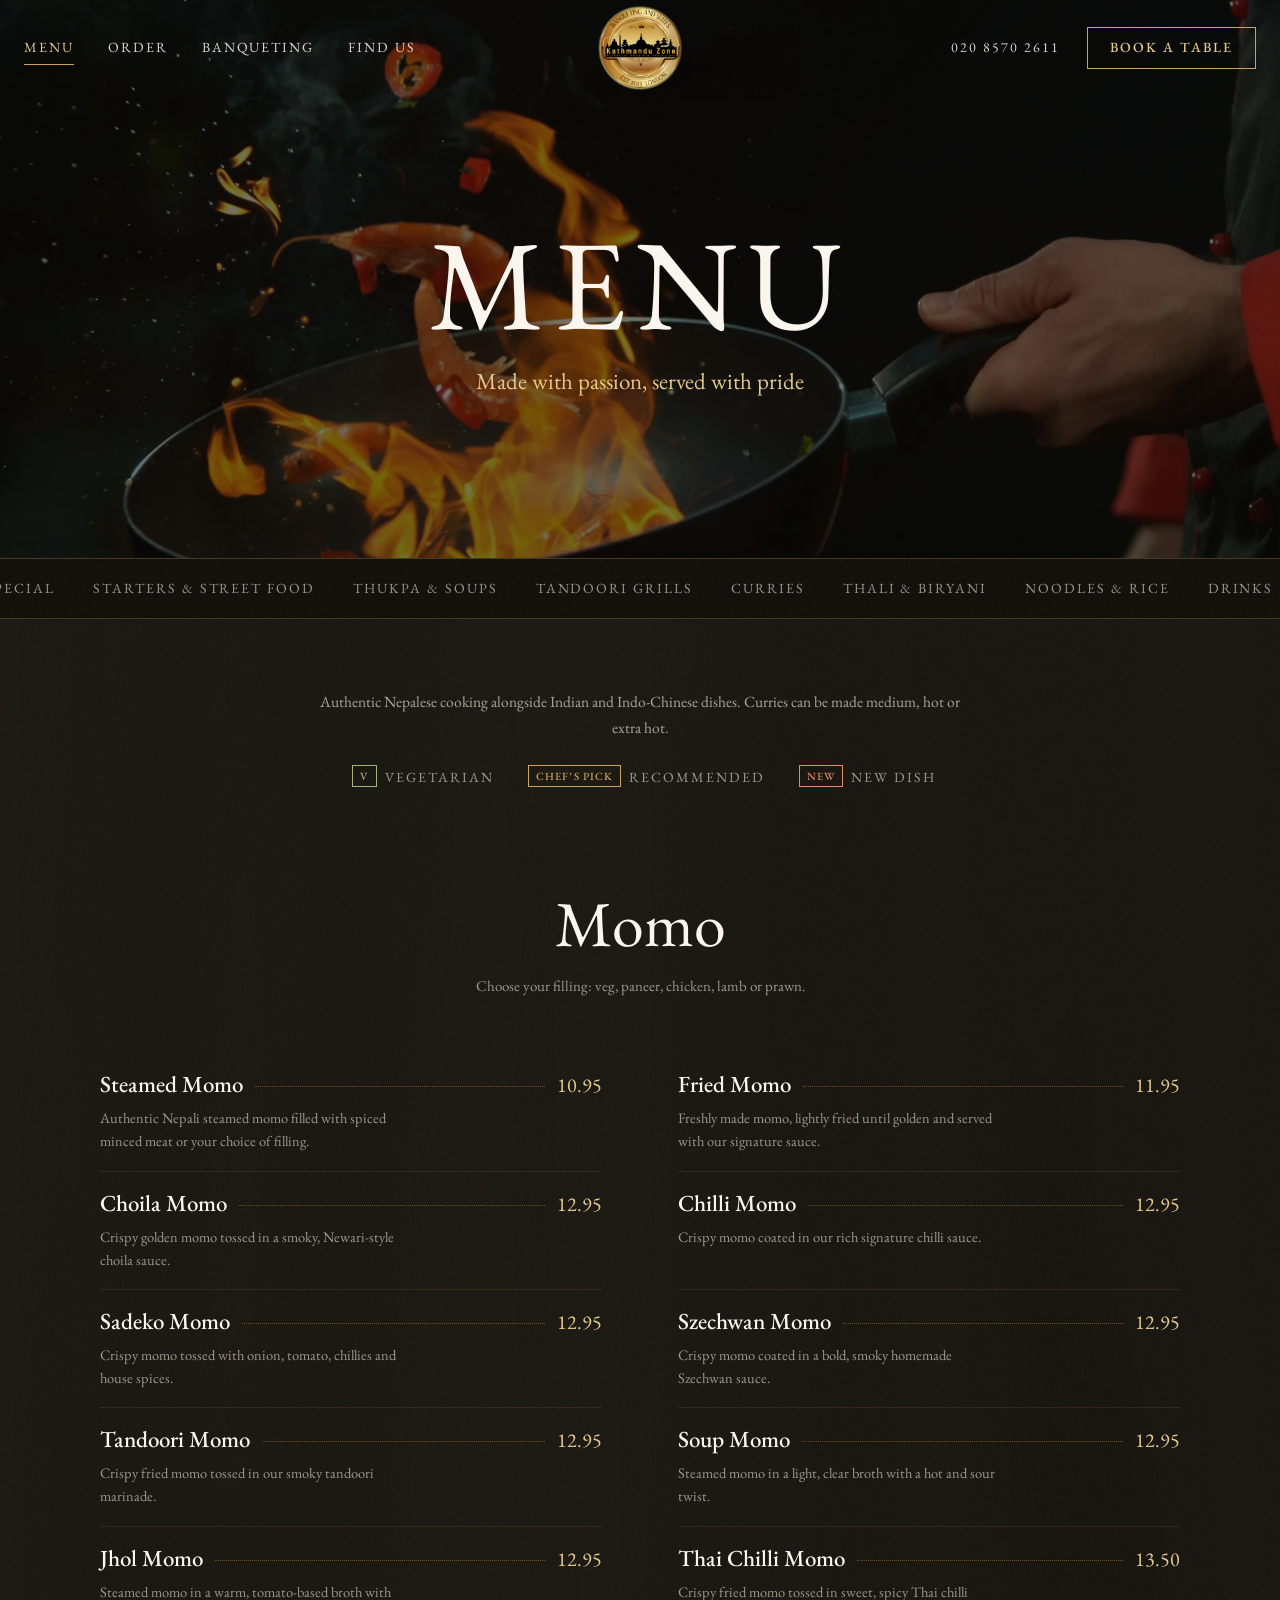
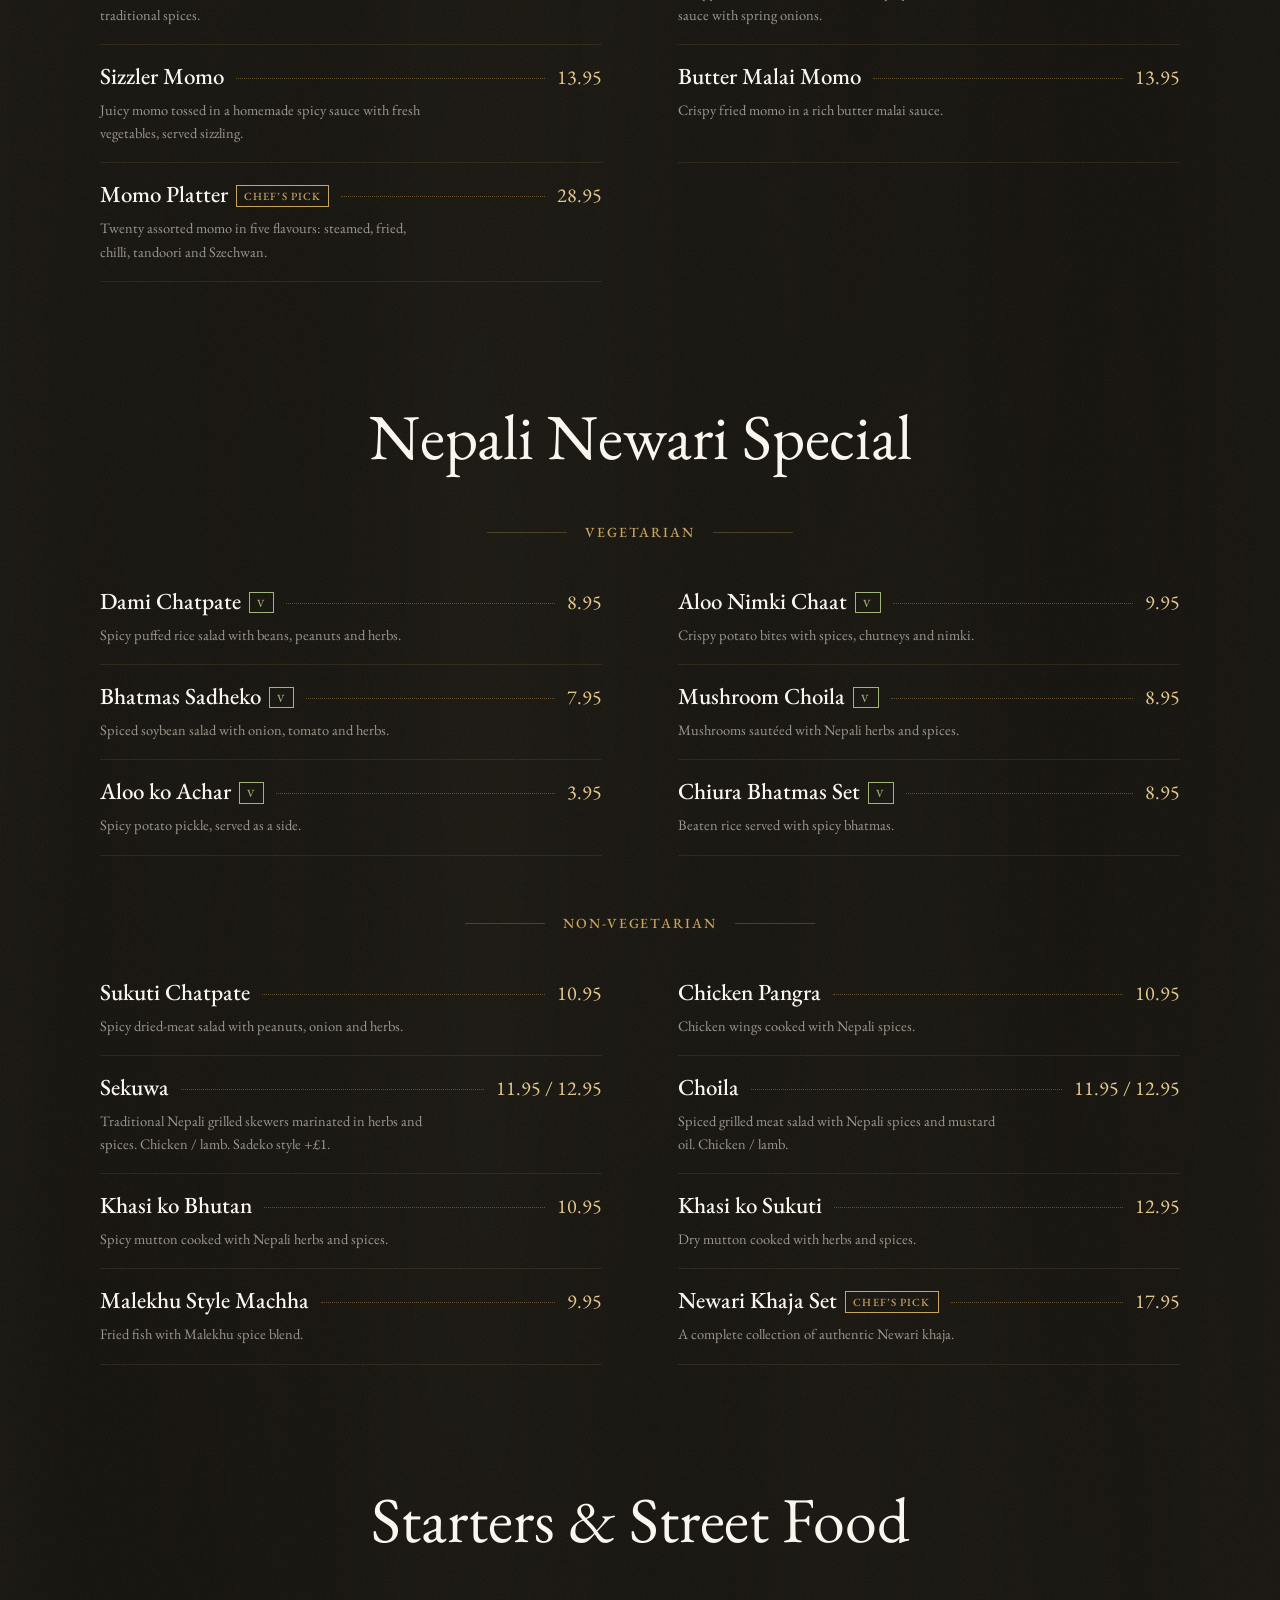
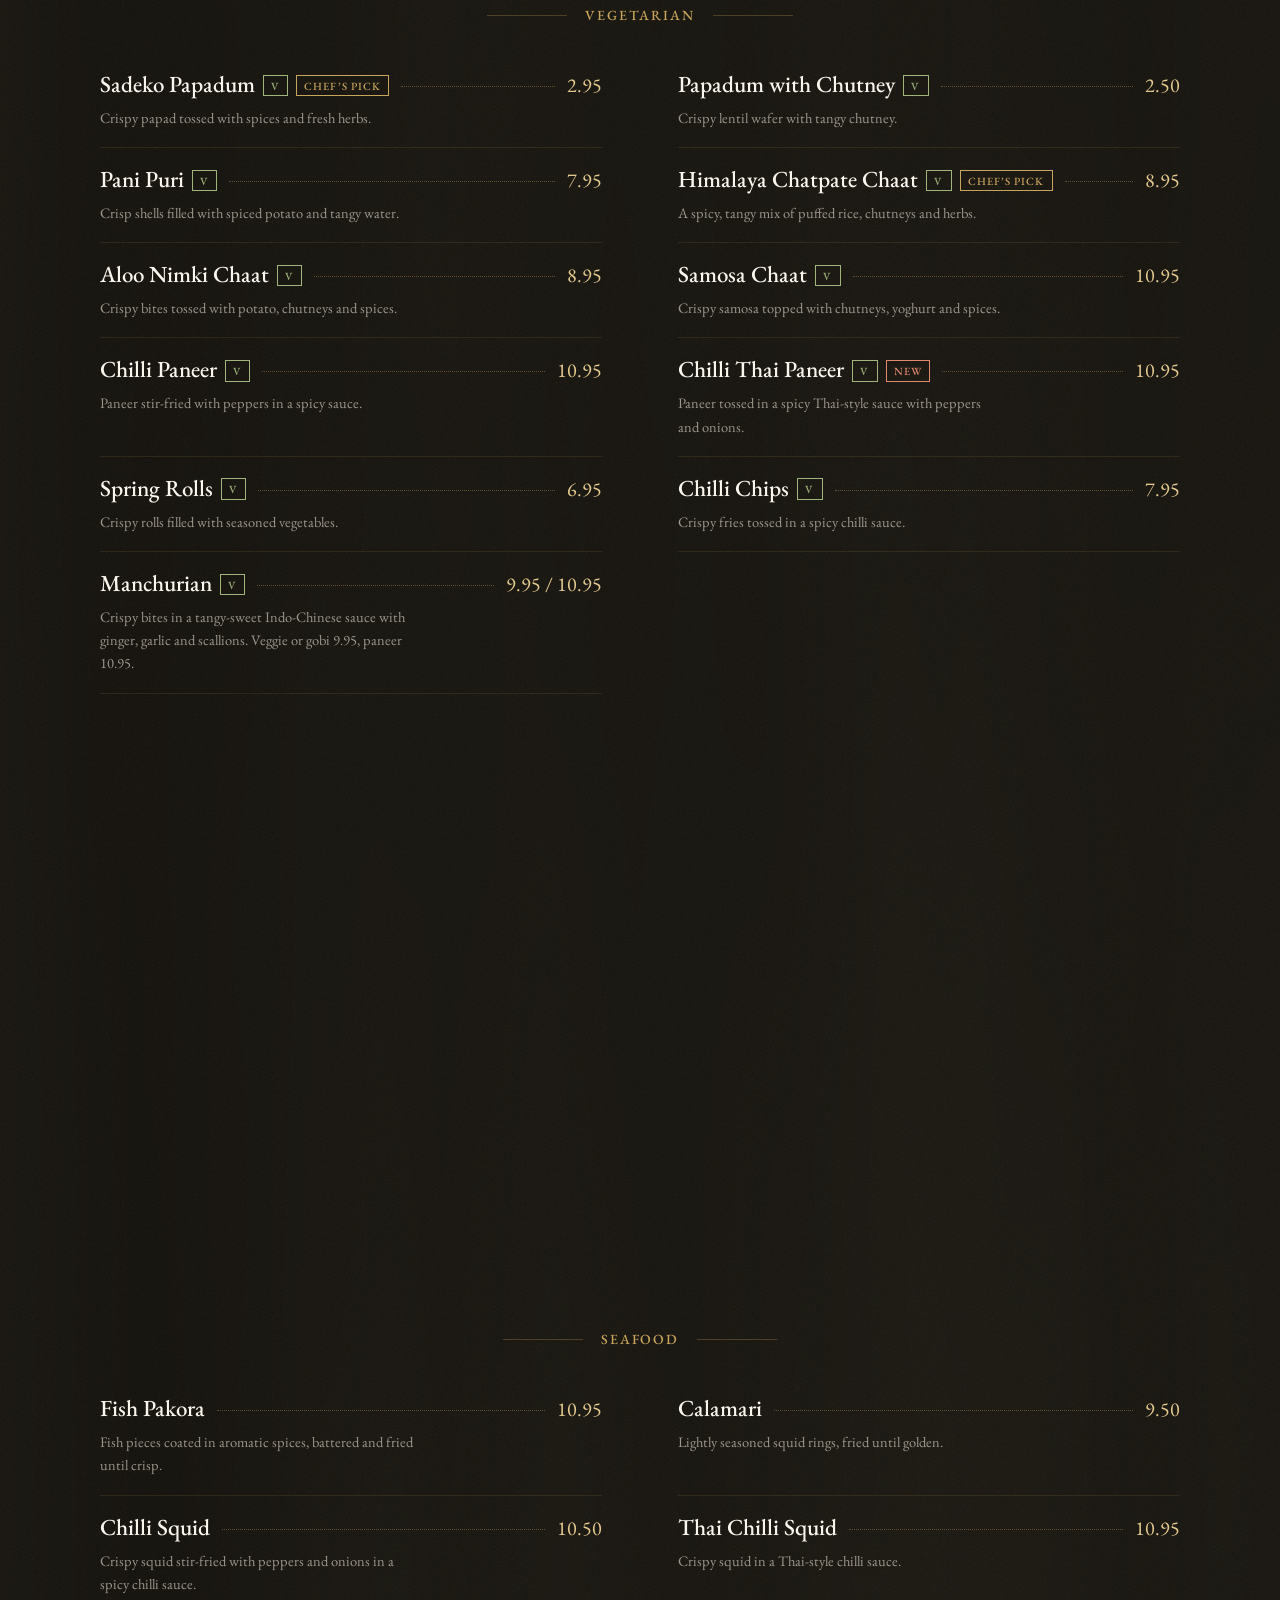
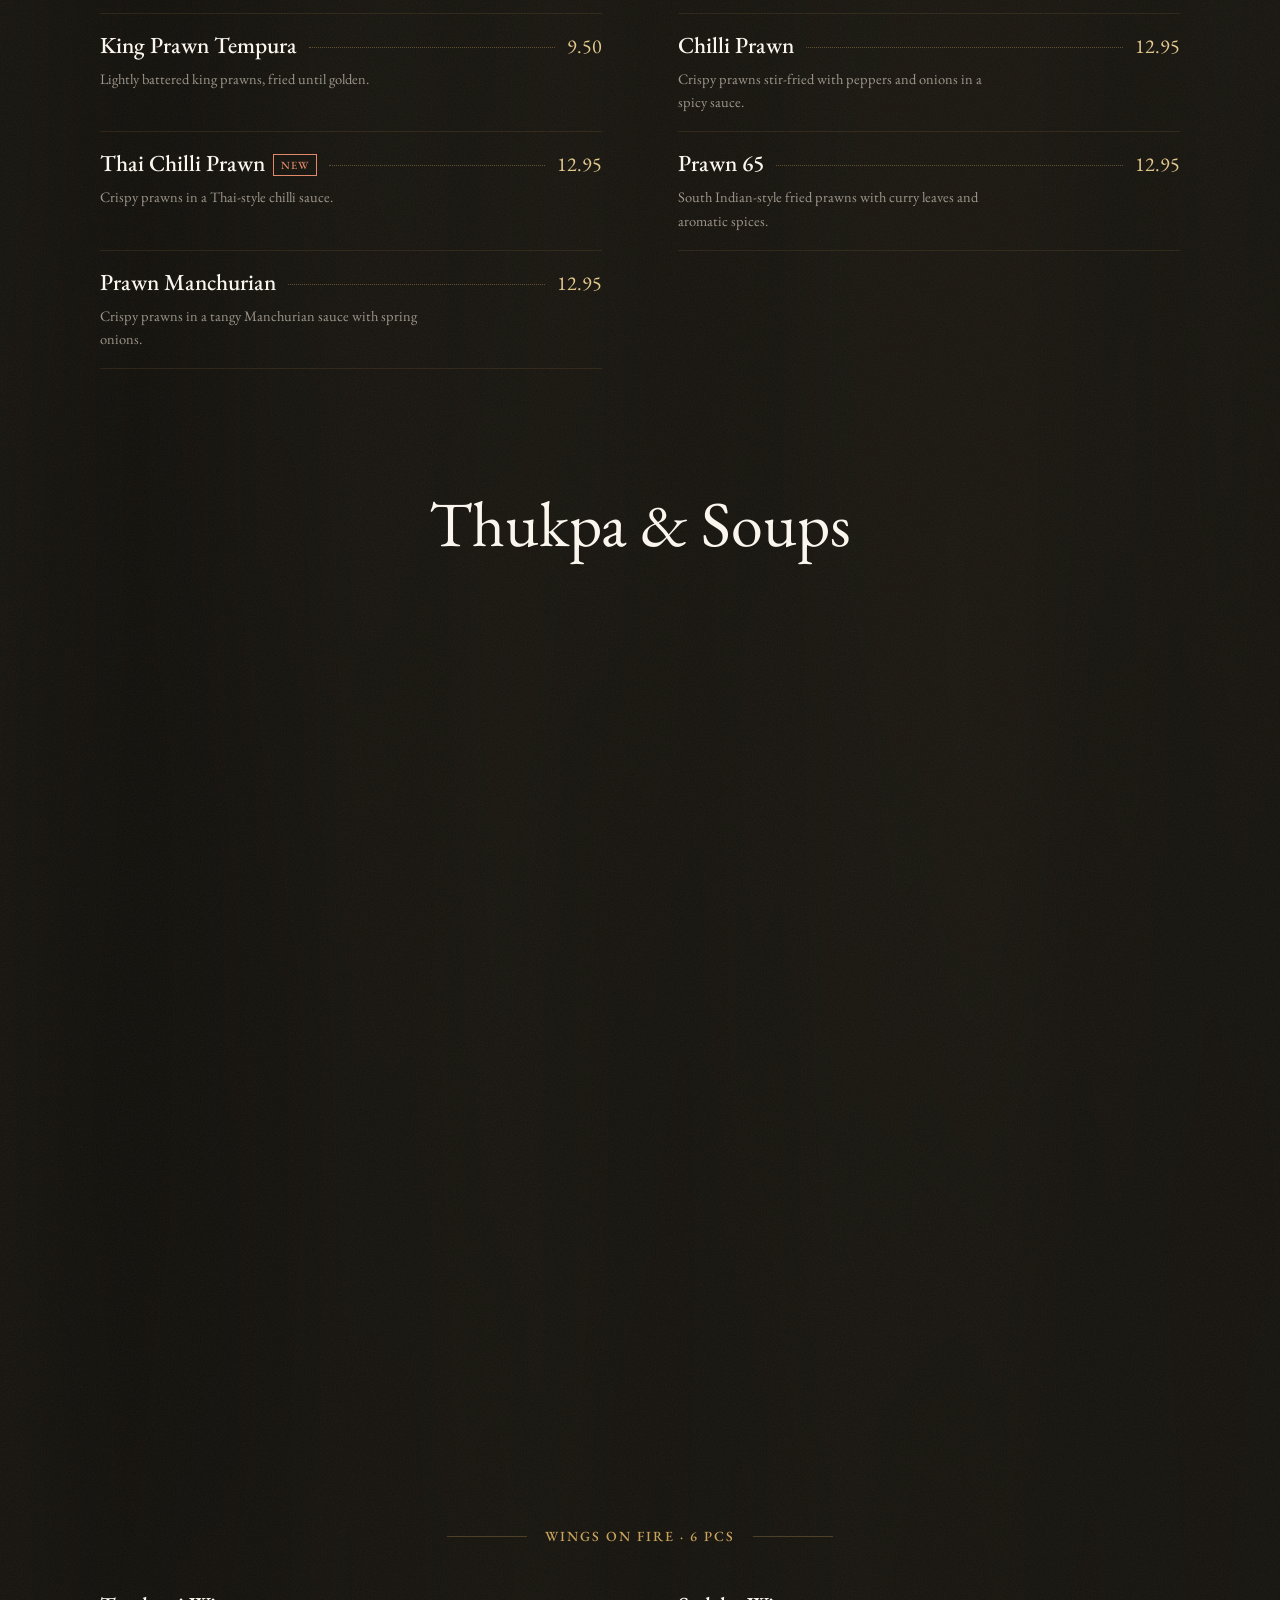
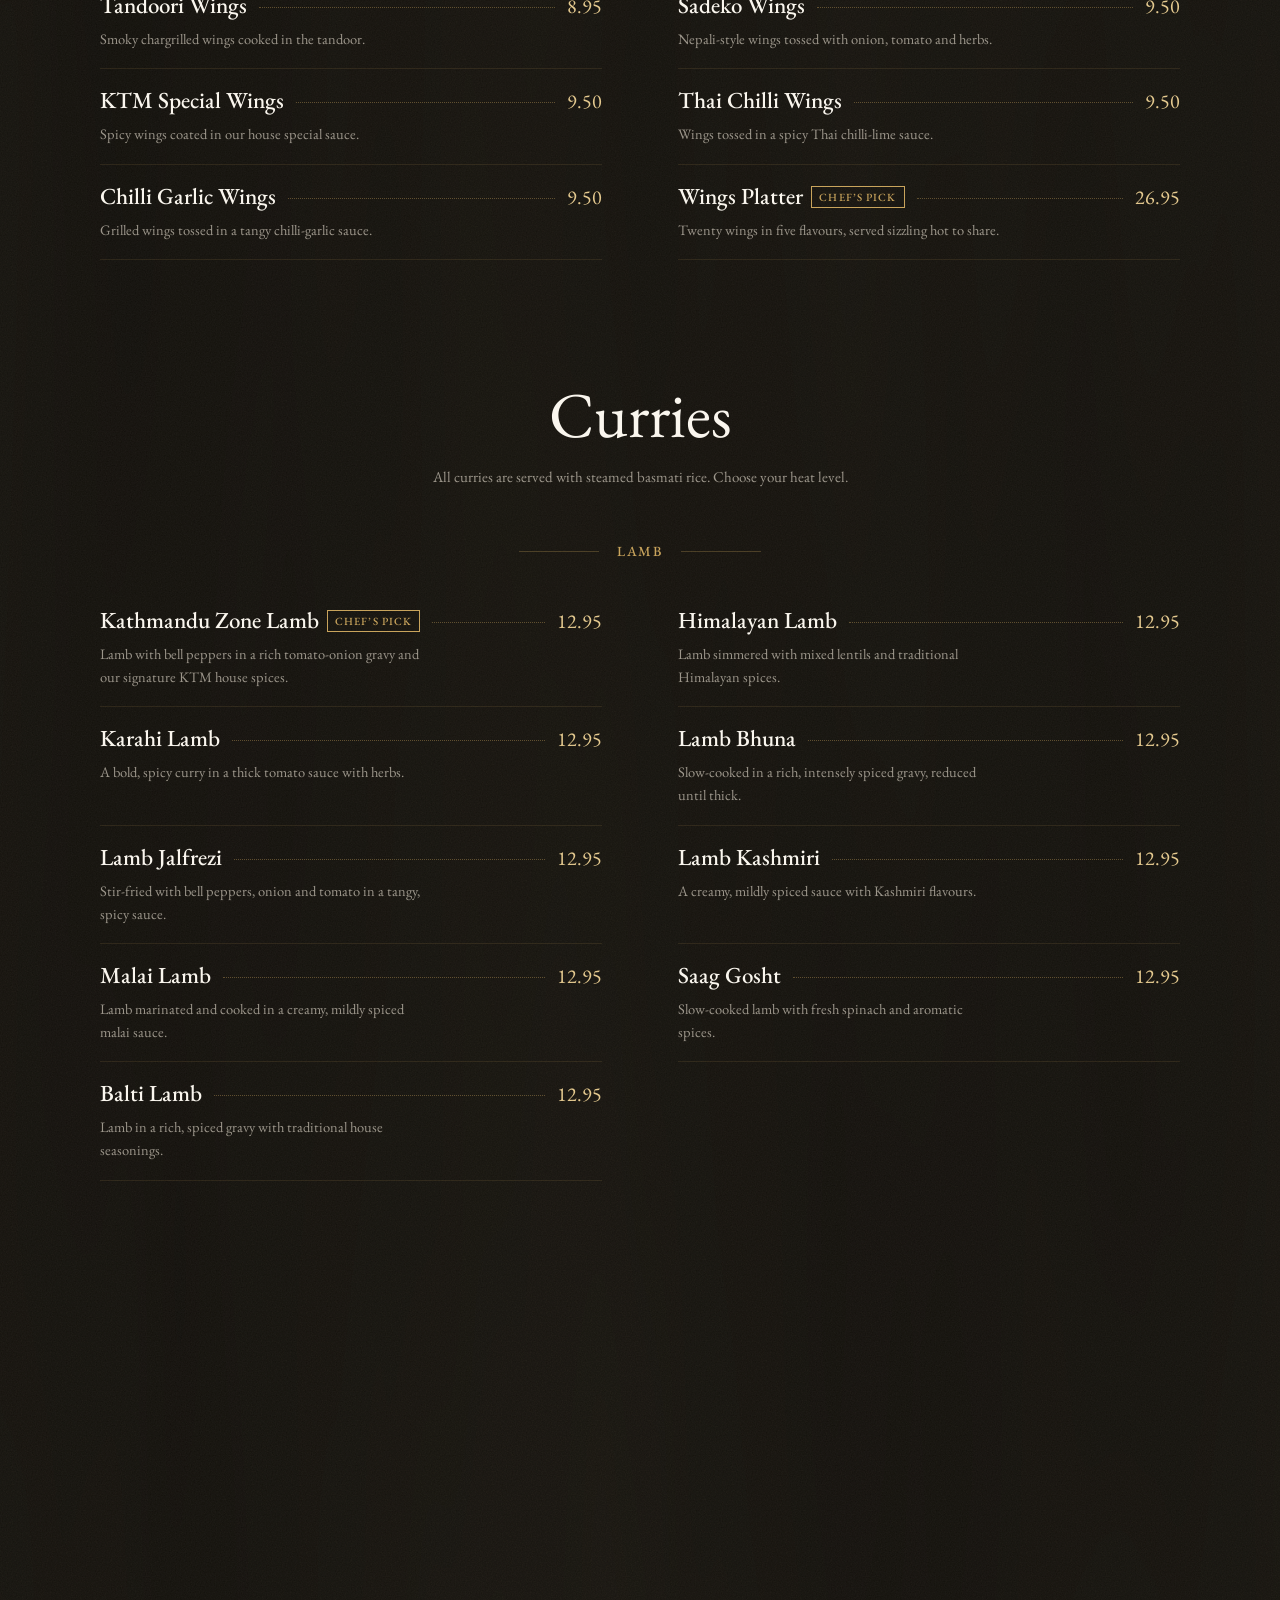
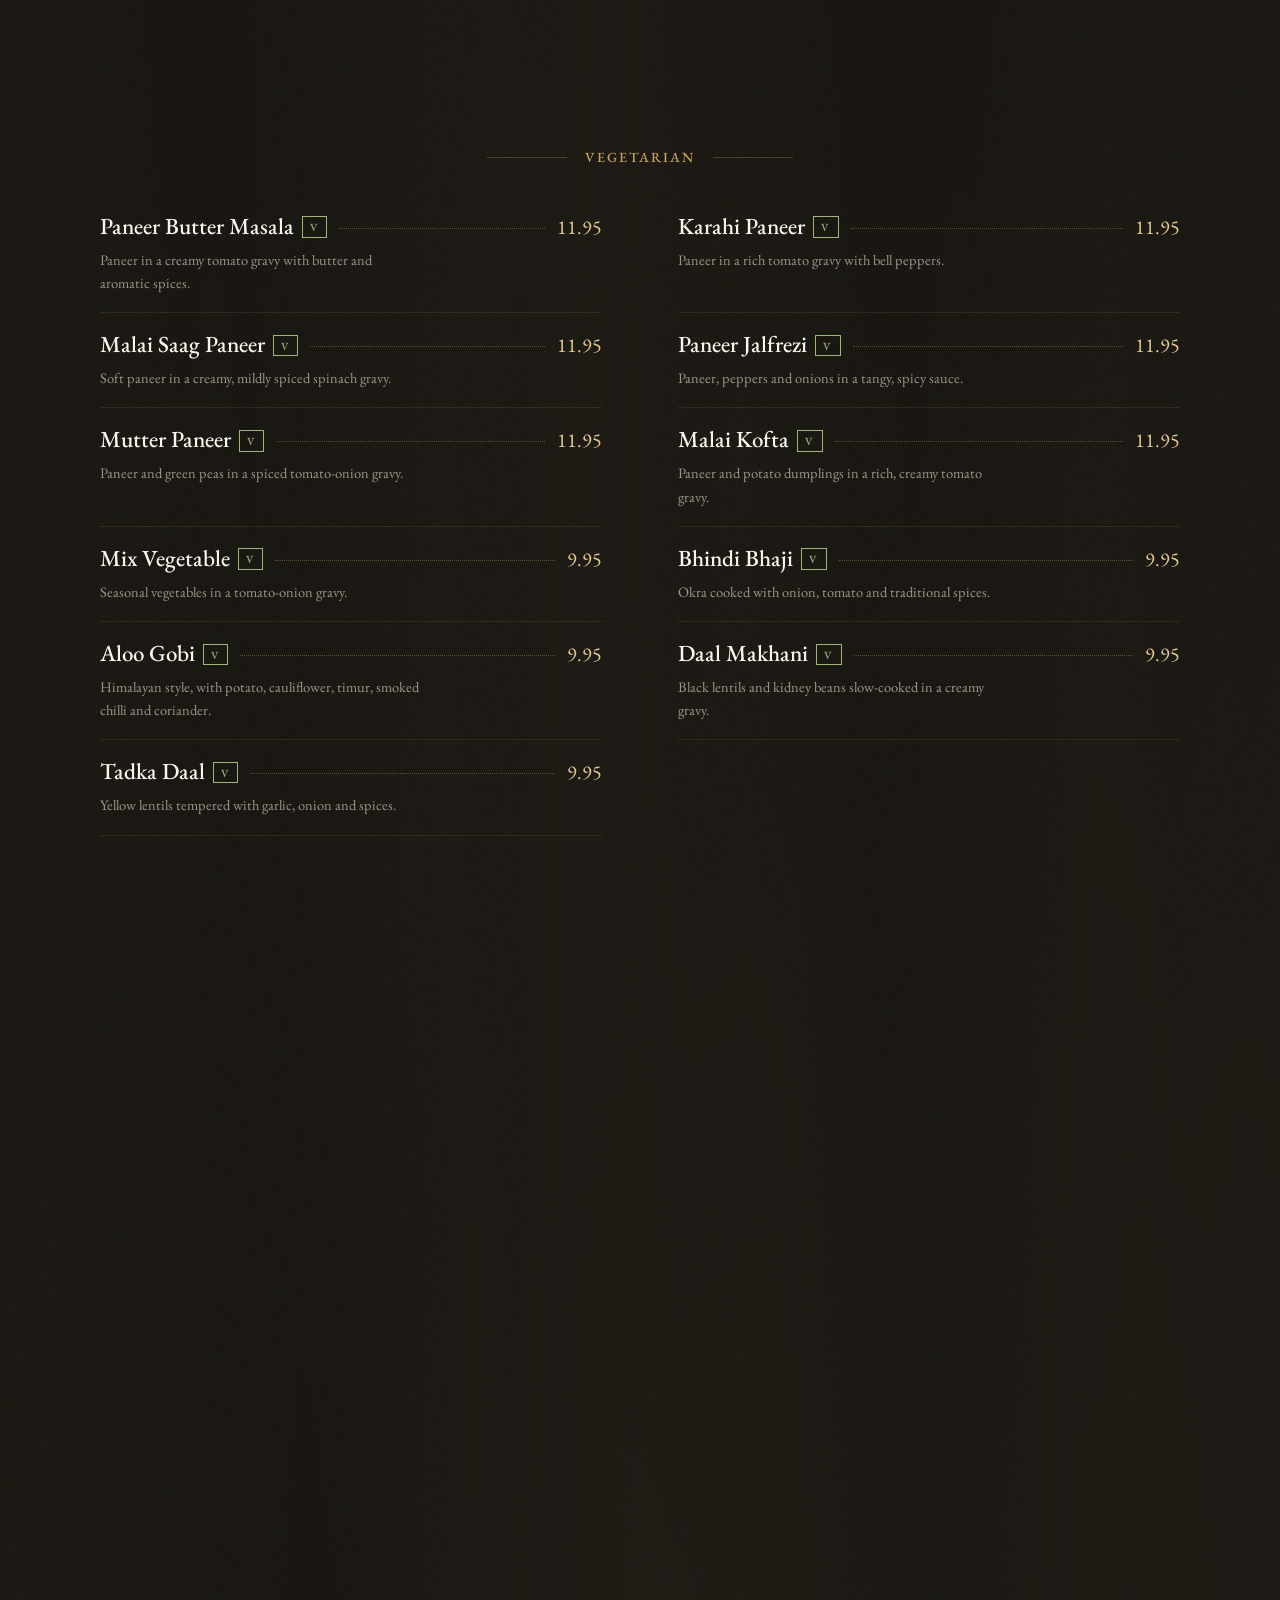
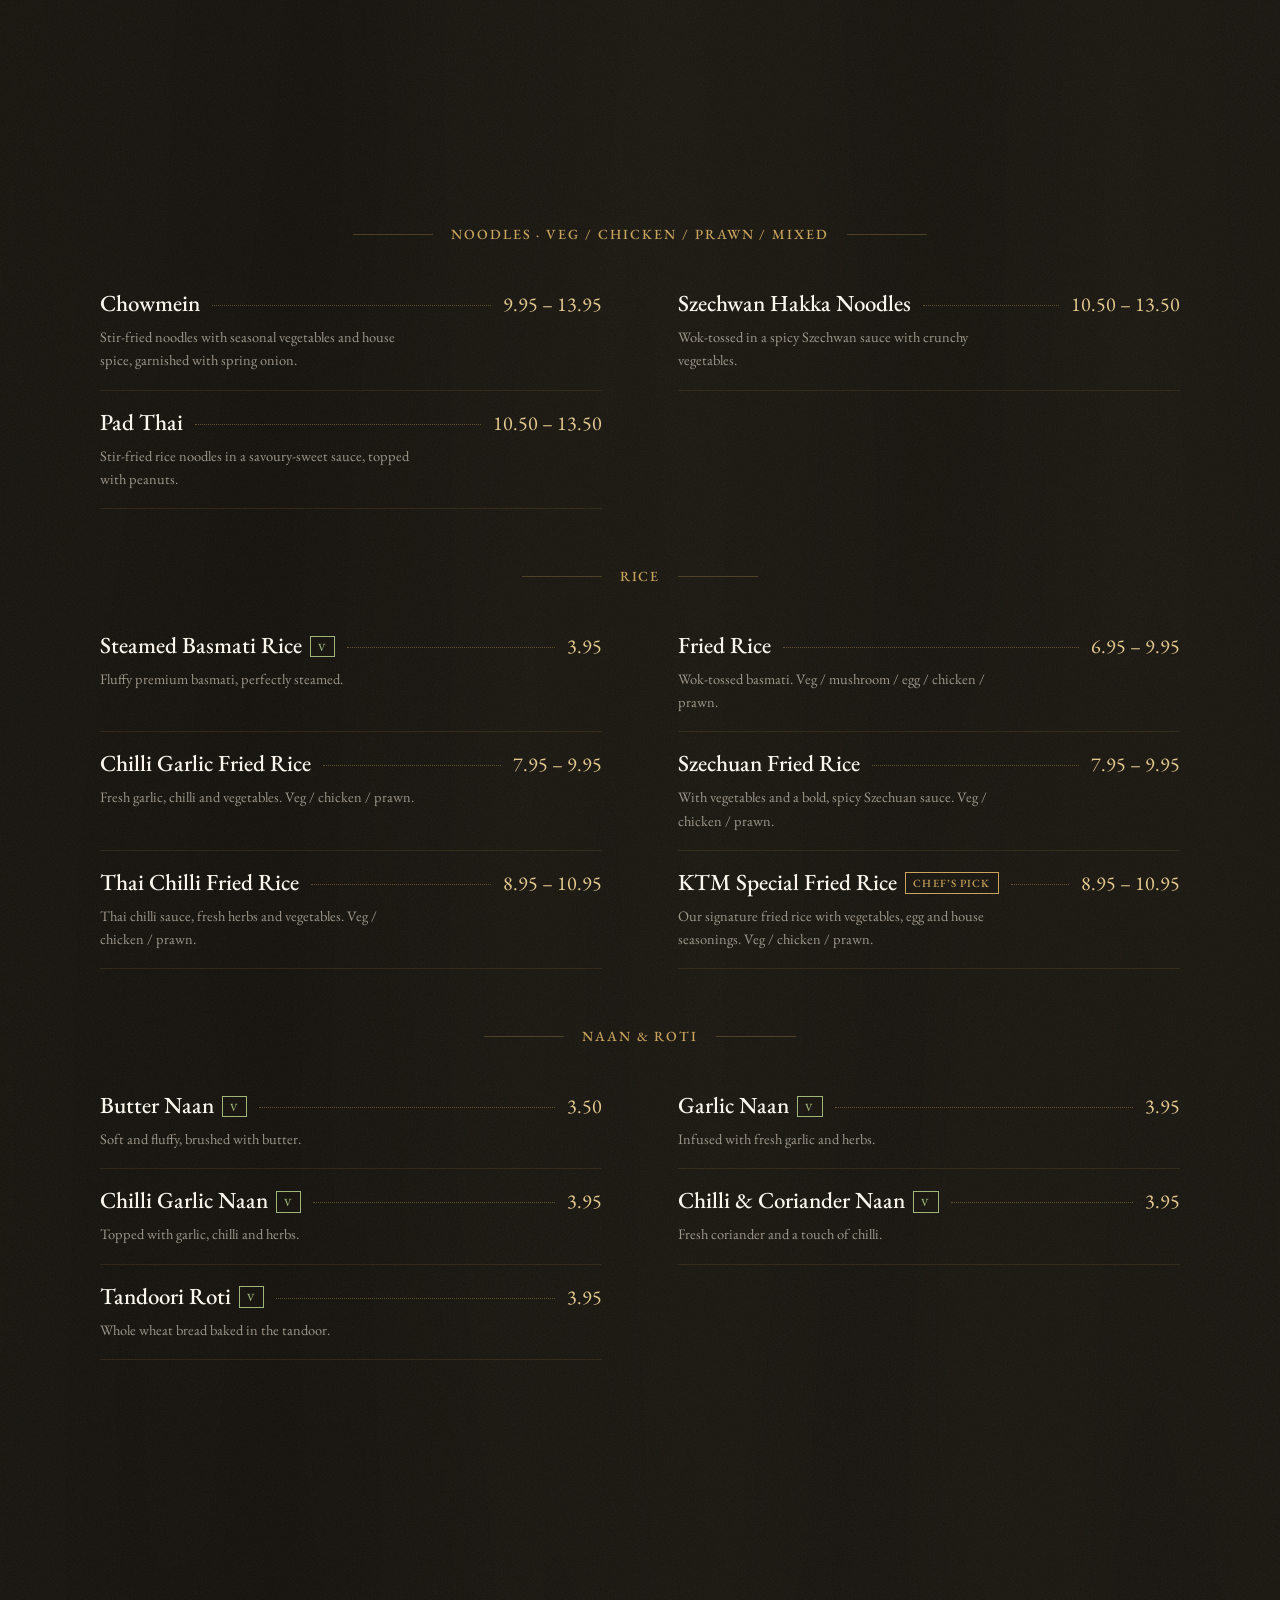
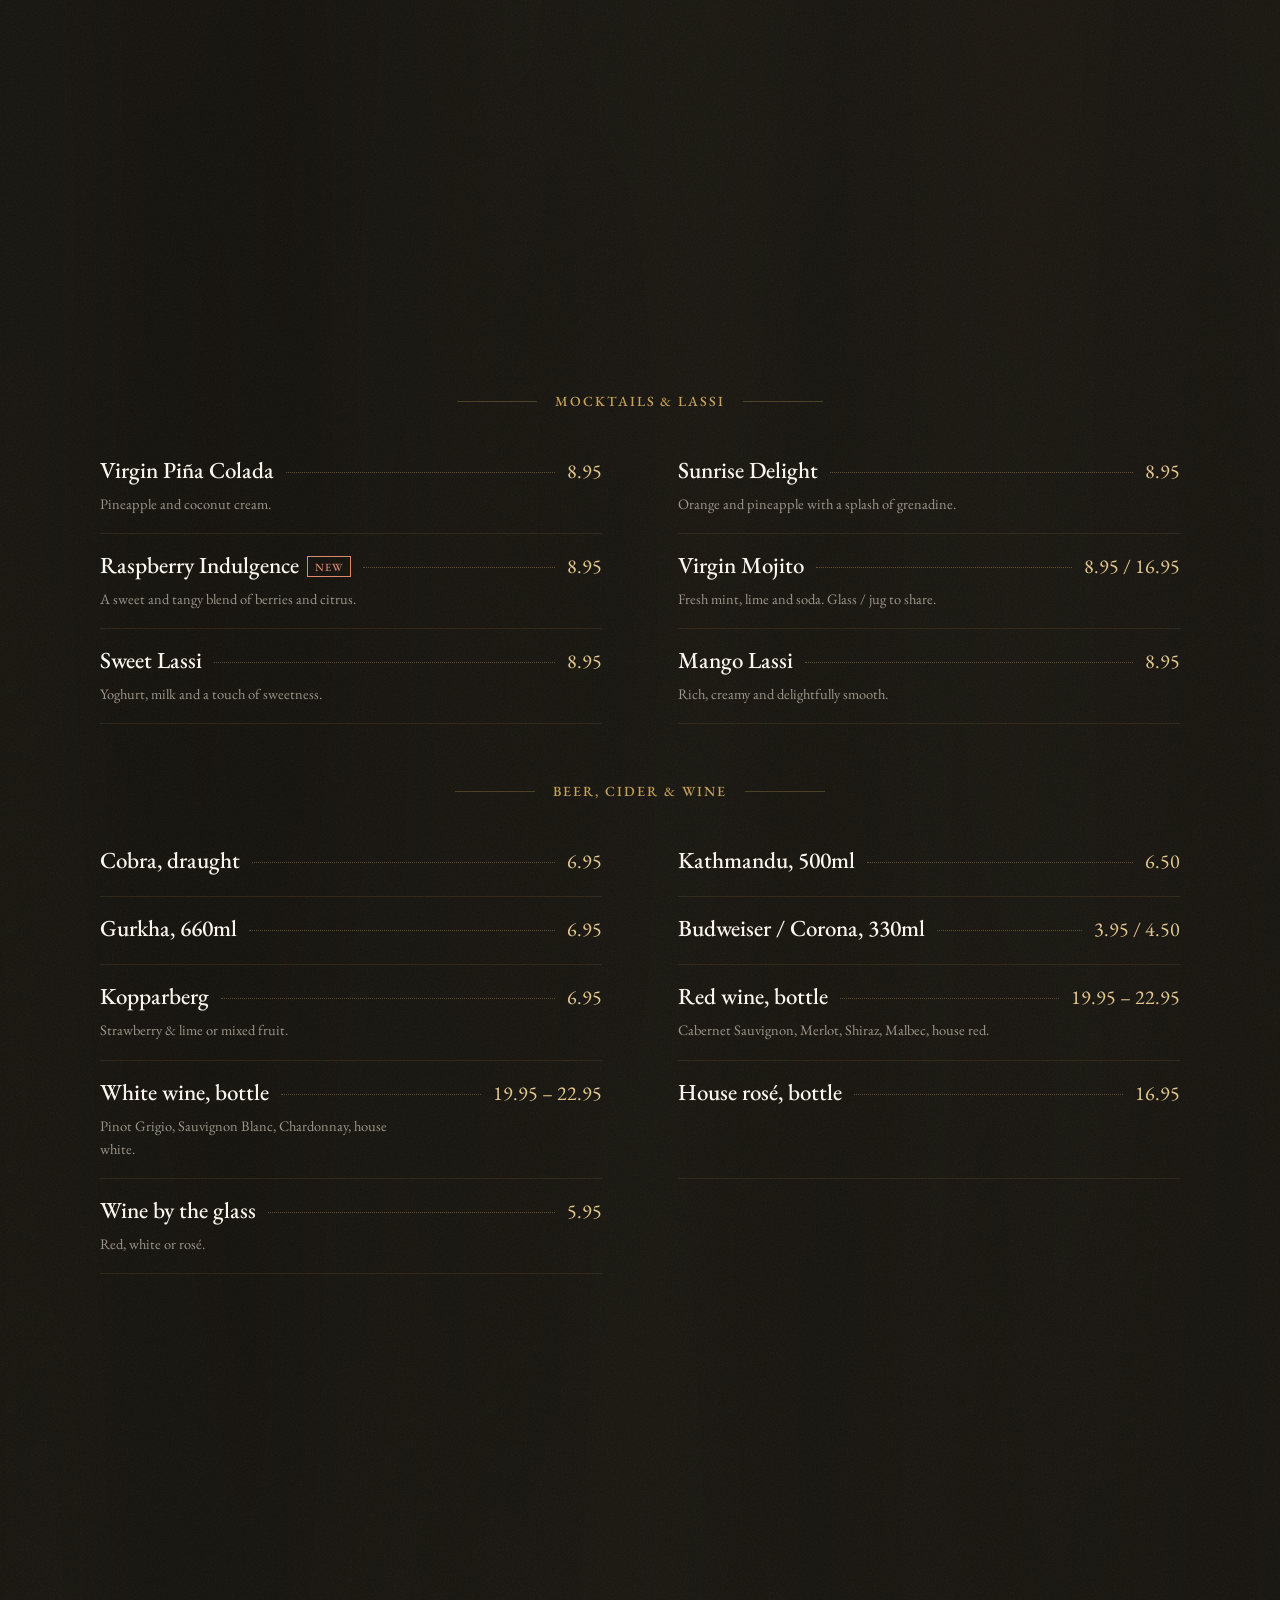
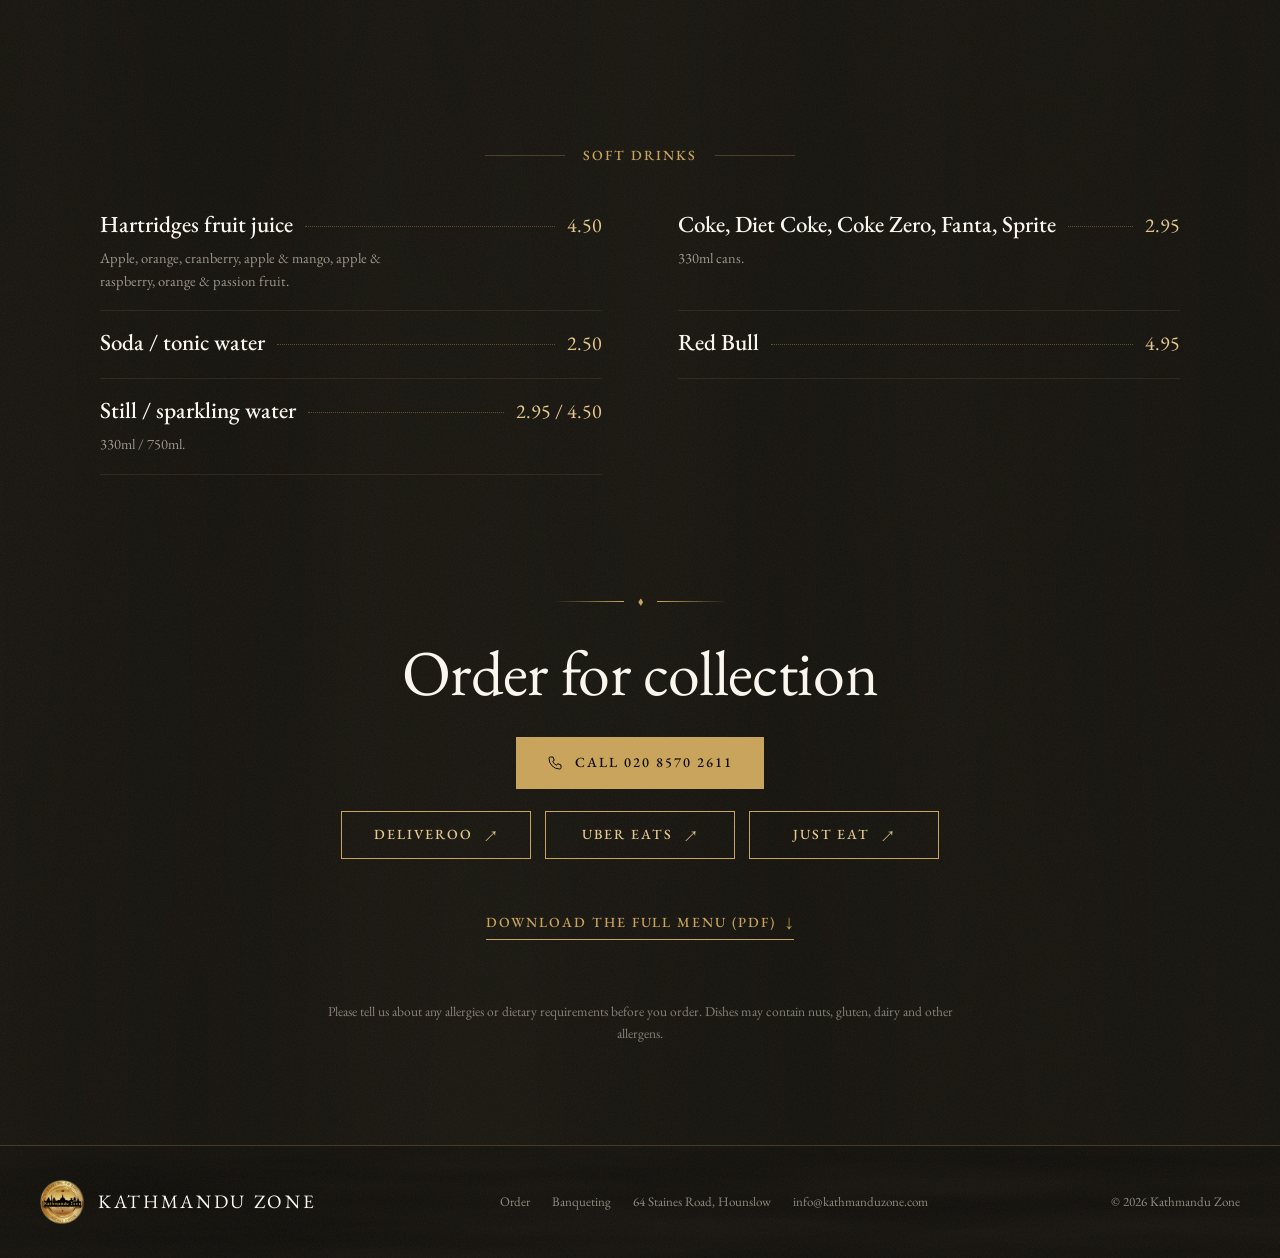
==== menu.html @ fea23367 "Build Kathmandu Zone website: home and menu pages Black and gold single-typeface design with texture" ====
<!DOCTYPE html>
<html lang="en-GB">
<head>
<meta charset="utf-8">
<meta name="viewport" content="width=device-width, initial-scale=1">
<title>Menu | Kathmandu Zone, Hounslow</title>
<meta name="description" content="The Kathmandu Zone menu: freshly made momo, Nepali Newari specials, thukpa, tandoori grills, Himalayan curries, noodles, rice, cocktails and more.">
<meta name="theme-color" content="#0c0a07">
<link rel="icon" href="favicon.ico" sizes="48x48">
<link rel="icon" type="image/png" sizes="32x32" href="favicon-32.png">
<link rel="icon" type="image/png" sizes="192x192" href="favicon-192.png">
<link rel="apple-touch-icon" href="apple-touch-icon.png">
<link rel="preconnect" href="https://fonts.googleapis.com">
<link rel="preconnect" href="https://fonts.gstatic.com" crossorigin>
<link href="https://fonts.googleapis.com/css2?family=EB+Garamond:ital,wght@0,400;0,500;0,600;1,400&display=swap" rel="stylesheet">
<link rel="stylesheet" href="css/style.css">
</head>
<body class="dark">

<!-- ============ HEADER ============ -->
<header class="site-header" id="top">
  <div class="header-inner">
    <nav class="nav" id="nav" aria-label="Main">
      <a href="menu.html" aria-current="page">Menu</a>
      <a href="index.html#order">Order</a>
      <a href="index.html#banqueting">Banqueting</a>
      <a href="index.html#find-us">Find us</a>
      <a href="index.html#book" class="nav-extra">Book a table</a>
      <a href="tel:02085702611" class="nav-extra">020 8570 2611</a>
    </nav>
    <a href="index.html" class="brand" aria-label="Kathmandu Zone home"><img src="images/logo.webp" alt="Kathmandu Zone" width="62" height="62"></a>
    <div class="header-actions">
      <a href="tel:02085702611" class="header-phone">020 8570 2611</a>
      <a href="index.html#book" class="btn">Book a table</a>
    </div>
    <button class="menu-toggle" aria-label="Open menu" aria-expanded="false" aria-controls="nav"><span></span></button>
  </div>
</header>

<main>
  <section class="page-hero">
    <div class="bg" aria-hidden="true"><img src="images/wok-fire.webp" alt="" width="1600" height="900"></div>
    <div>
      <h1 class="rise" style="--d:.3s">Menu</h1>
      <p class="rise" style="--d:.5s">Made with passion, served with pride</p>
    </div>
  </section>

  <nav class="menu-tabs" aria-label="Menu sections"><ul></ul></nav>

  <div class="menu-intro">
    <div class="container">
      <p>Authentic Nepalese cooking alongside Indian and Indo-Chinese dishes. Curries can be made medium, hot or extra hot.</p>
      <div class="legend">
        <span><span class="tag v">V</span> Vegetarian</span>
        <span><span class="tag sig">Chef’s pick</span> Recommended</span>
        <span><span class="tag new">New</span> New dish</span>
      </div>
    </div>
  </div>

  <div id="menu-root"></div>

  <section class="menu-cta">
    <div class="container">
      <div class="rule reveal"><span>◆</span></div>
      <h2 class="title reveal" style="margin-top:30px">Order for collection</h2>
      <a href="tel:02085702611" class="btn solid reveal">
        <svg viewBox="0 0 24 24" aria-hidden="true"><path d="M5 3h4l2 5-2.5 1.5a11 11 0 0 0 6 6L16 13l5 2v4a2 2 0 0 1-2 2A16 16 0 0 1 3 5a2 2 0 0 1 2-2"/></svg>
        Call 020 8570 2611
      </a>
      <div class="apps reveal">
        <a href="https://deliveroo.co.uk/menu/london/hounslow-central/kathmandu-zone/?fulfillment_type=COLLECTION" target="_blank" rel="noopener" class="btn">Deliveroo <span class="arrow">↗</span></a>
        <a href="https://www.ubereats.com/gb/store/kathmandu-zone/TPVzBH1LQAWaYsSyWH07yw?diningMode=PICKUP" target="_blank" rel="noopener" class="btn">Uber Eats <span class="arrow">↗</span></a>
        <a href="https://www.just-eat.co.uk/restaurants-kathmandu-zone-new-hounslow/menu?serviceType=collection" target="_blank" rel="noopener" class="btn">Just Eat <span class="arrow">↗</span></a>
      </div>
      <p class="reveal" style="margin-top:46px"><a href="assets/kathmandu-zone-menu.pdf" class="text-link" target="_blank" rel="noopener">Download the full menu (PDF) <span class="arrow">↓</span></a></p>
      <p class="allergy reveal">Please tell us about any allergies or dietary requirements before you order. Dishes may contain nuts, gluten, dairy and other allergens.</p>
    </div>
  </section>
</main>

<footer class="site-footer dark deep">
  <div class="container footer-inner">
    <a href="index.html" class="footer-brand"><img src="images/logo.webp" alt="" width="44" height="44" loading="lazy"><span>Kathmandu Zone</span></a>
    <div class="footer-links">
      <a href="index.html#order">Order</a>
      <a href="index.html#banqueting">Banqueting</a>
      <a href="index.html#find-us">64 Staines Road, Hounslow</a>
      <a href="mailto:info@kathmanduzone.com">info@kathmanduzone.com</a>
    </div>
    <span>© <span data-year>2026</span> Kathmandu Zone</span>
  </div>
</footer>

<div class="call-bar" aria-label="Quick actions">
  <a href="index.html#book">Book a table</a>
  <a href="tel:02085702611">Call to order</a>
</div>

<script src="js/menu-data.js"></script>
<script src="js/main.js"></script>
</body>
</html>
---- css/style.css ----
/* ==========================================================================
   Kathmandu Zone styles
   Black & gold, textured surfaces, quiet motion.
   ========================================================================== */

:root {
  --black: #0c0a07;
  --night: #0f0d09;
  --night-2: #18150f;
  --gold: #c9a45c;
  --gold-light: #e4c98f;
  --gold-deep: #94702f;
  --cream: #f3ebdc;
  --ivory: #faf6ee;
  --ink: #221b12;
  --ink-soft: #5d5040;
  --line-dark: rgba(201, 164, 92, .28);
  --line-light: rgba(34, 27, 18, .16);

  --serif: "EB Garamond", Garamond, Georgia, serif;
  --sans: var(--serif); /* one typeface throughout */

  --ease: cubic-bezier(.22, .61, .36, 1);
  --container: 1200px;
  --header-h: 96px;

  /* textures (as Kessa): fine grain, paper fibres, soft clouds */
  --grain-dark: url("data:image/svg+xml,%3Csvg xmlns='http://www.w3.org/2000/svg' width='240' height='240'%3E%3Cfilter id='n'%3E%3CfeTurbulence type='fractalNoise' baseFrequency='.8' numOctaves='3' stitchTiles='stitch'/%3E%3CfeColorMatrix values='0 0 0 0 1 0 0 0 0 .9 0 0 0 0 .7 0 0 0 .06 0'/%3E%3C/filter%3E%3Crect width='100%25' height='100%25' filter='url(%23n)'/%3E%3C/svg%3E");
  --clouds-dark: url("data:image/svg+xml,%3Csvg xmlns='http://www.w3.org/2000/svg' width='600' height='600'%3E%3Cfilter id='c'%3E%3CfeTurbulence type='fractalNoise' baseFrequency='.005' numOctaves='4' seed='11' stitchTiles='stitch'/%3E%3CfeColorMatrix values='0 0 0 0 .79 0 0 0 0 .64 0 0 0 0 .36 0 0 0 .055 0'/%3E%3C/filter%3E%3Crect width='100%25' height='100%25' filter='url(%23c)'/%3E%3C/svg%3E");
  --grain: url("data:image/svg+xml,%3Csvg xmlns='http://www.w3.org/2000/svg' width='240' height='240'%3E%3Cfilter id='n'%3E%3CfeTurbulence type='fractalNoise' baseFrequency='.8' numOctaves='3' stitchTiles='stitch'/%3E%3CfeColorMatrix values='0 0 0 0 .36 0 0 0 0 .27 0 0 0 0 .15 0 0 0 .12 0'/%3E%3C/filter%3E%3Crect width='100%25' height='100%25' filter='url(%23n)'/%3E%3C/svg%3E");
  --fibres: url("data:image/svg+xml,%3Csvg xmlns='http://www.w3.org/2000/svg' width='400' height='400'%3E%3Cfilter id='f'%3E%3CfeTurbulence type='fractalNoise' baseFrequency='.9 .045' numOctaves='2' seed='8' stitchTiles='stitch'/%3E%3CfeColorMatrix values='0 0 0 0 .4 0 0 0 0 .3 0 0 0 0 .16 0 0 0 .1 0'/%3E%3C/filter%3E%3Crect width='100%25' height='100%25' filter='url(%23f)'/%3E%3C/svg%3E");
}

*, *::before, *::after { box-sizing: border-box; }
html { scroll-behavior: smooth; scroll-padding-top: var(--header-h); }
html:has(.menu-tabs) { scroll-padding-top: calc(var(--header-h) + 56px); }
body {
  margin: 0;
  font-family: var(--sans);
  font-weight: 400;
  font-size: 19px;
  line-height: 1.65;
  color: var(--ink);
  background: var(--black);
  -webkit-font-smoothing: antialiased;
  overflow-x: hidden;
}
img, video { max-width: 100%; display: block; }
a { color: inherit; text-decoration: none; }
h1, h2, h3, h4 { font-family: var(--serif); font-weight: 500; margin: 0; line-height: 1.08; }
p { margin: 0 0 1.1em; }
address { font-style: normal; }
.container { width: min(var(--container), 100% - 48px); margin-inline: auto; }
.sr-only { position: absolute; width: 1px; height: 1px; overflow: hidden; clip: rect(0 0 0 0); white-space: nowrap; }

/* --- Surfaces ------------------------------------------------------------ */
.dark {
  color: rgba(243, 235, 220, .82);
  background-color: var(--night);
  background-image: var(--grain-dark), var(--clouds-dark);
  background-size: 240px 240px, 100% 100%;
  background-repeat: repeat, no-repeat;
}
.dark.deep { background-color: var(--black); }
.dark h1, .dark h2, .dark h3 { color: var(--ivory); }
.paper {
  background-color: var(--cream);
  background-image: var(--fibres), var(--grain);
}
.paper.ivory { background-color: var(--ivory); }
.paper h2, .paper h3 { color: var(--ink); }

/* --- Type helpers -------------------------------------------------------- */
.title { font-size: clamp(38px, 5vw, 64px); font-weight: 400; letter-spacing: -.005em; margin-bottom: 26px; }
.lede { font-size: clamp(17px, 1.3vw, 19px); max-width: 560px; }
.center { text-align: center; }
.center .lede { margin-inline: auto; }
.section { padding: clamp(90px, 11vw, 150px) 0; position: relative; }

/* --- Buttons ------------------------------------------------------------- */
.btn {
  --b: var(--gold);
  display: inline-flex; align-items: center; justify-content: center; gap: 12px;
  min-height: 52px; padding: 0 30px;
  font-family: var(--sans); font-size: 14px; font-weight: 500;
  letter-spacing: .14em; text-transform: uppercase;
  border: 1px solid var(--b); color: var(--gold-light);
  position: relative; overflow: hidden; isolation: isolate;
  transition: color .45s var(--ease), border-color .45s var(--ease);
}
.btn::before {
  content: ""; position: absolute; inset: 0; z-index: -1;
  background: var(--gold); transform: scaleX(0); transform-origin: right;
  transition: transform .55s var(--ease);
}
.btn:hover::before, .btn:focus-visible::before { transform: scaleX(1); transform-origin: left; }
.btn:hover, .btn:focus-visible { color: var(--black); }
.btn.solid { background: var(--gold); color: var(--black); }
.btn.solid::before { background: var(--gold-light); }
.btn.ink { --b: var(--ink); color: var(--ink); }
.btn.ink::before { background: var(--ink); }
.btn.ink:hover, .btn.ink:focus-visible { color: var(--ivory); }
.btn svg { width: 16px; height: 16px; fill: none; stroke: currentColor; stroke-width: 1.5; flex: none; }

.text-link {
  display: inline-flex; align-items: center; gap: 10px;
  font-size: 14px; font-weight: 500; letter-spacing: .14em; text-transform: uppercase;
  color: var(--gold-deep); padding-bottom: 6px;
  background: linear-gradient(currentColor, currentColor) left bottom / 100% 1px no-repeat;
  transition: background-size .5s var(--ease);
}
.dark .text-link { color: var(--gold); }
.text-link:hover { background-size: 30% 1px; }
.text-link .arrow { transition: transform .4s var(--ease); }
.text-link:hover .arrow { transform: translateX(5px); }

/* --- Header -------------------------------------------------------------- */
.site-header {
  position: fixed; inset: 0 0 auto; z-index: 50; height: var(--header-h);
  color: var(--ivory);
  transition: background-color .5s var(--ease), border-color .5s var(--ease), height .5s var(--ease);
  border-bottom: 1px solid transparent;
}
.site-header.scrolled, .site-header.solid {
  background-color: rgba(12, 10, 7, .94);
  background-image: var(--grain-dark);
  border-bottom-color: var(--line-dark);
  backdrop-filter: blur(8px);
}
.header-inner {
  height: 100%; display: grid; grid-template-columns: 1fr auto 1fr; align-items: center; gap: 24px;
  width: min(1360px, 100% - 48px); margin-inline: auto;
}
.nav { display: flex; gap: 34px; }
.nav a, .header-phone {
  font-size: 14px; font-weight: 400; letter-spacing: .14em; text-transform: uppercase;
  position: relative; padding: 6px 0; color: rgba(250, 246, 238, .86); transition: color .3s;
}
.nav a::after {
  content: ""; position: absolute; left: 0; right: 0; bottom: 0; height: 1px; background: var(--gold);
  transform: scaleX(0); transition: transform .45s var(--ease);
}
.nav a:hover, .nav a[aria-current="page"], .header-phone:hover { color: var(--gold-light); }
.nav a:hover::after, .nav a[aria-current="page"]::after { transform: scaleX(1); }
.brand { display: block; width: 84px; transition: width .5s var(--ease), opacity .5s; }
.brand img { width: 100%; height: auto; }
@media (min-width: 901px) { .site-header.scrolled .brand { width: 70px; } }
.header-actions { display: flex; justify-content: flex-end; align-items: center; gap: 28px; }
.header-actions .btn { min-height: 42px; padding: 0 22px; font-size: 14px; }
.menu-toggle { display: none; }



/* --- Hero (after Dishoom) ------------------------------------------------- */
.hero {
  position: relative; height: 100vh; height: 100svh; min-height: 620px;
  display: grid; place-items: center; text-align: center; overflow: hidden;
  background: var(--black); color: var(--ivory);
}
.hero-media { position: absolute; inset: 0; overflow: hidden; }
.hero-media video, .hero-media img {
  position: absolute; inset: -3%; width: 106%; height: 106%; object-fit: cover;
  filter: brightness(.55);
  animation: drift 26s ease-in-out infinite alternate;
}
@keyframes drift { from { transform: scale(1); } to { transform: scale(1.08) translateY(-1.5%); } }
.hero::after {
  content: ""; position: absolute; inset: 0; pointer-events: none;
  background:
    radial-gradient(ellipse 60% 55% at 50% 48%, rgba(12, 10, 7, .25), rgba(12, 10, 7, .78)),
    linear-gradient(to bottom, rgba(12, 10, 7, .55), transparent 22%, transparent 70%, rgba(12, 10, 7, .9)),
    var(--grain-dark);
}
.hero-content { position: relative; z-index: 2; padding: 90px 24px 120px; }
.hero h1 {
  font-size: clamp(44px, 7.4vw, 108px); font-weight: 400; letter-spacing: .08em; text-transform: uppercase;
  color: var(--ivory); line-height: 1;
}
.hero-sub {
  margin: 22px auto 42px; max-width: 34ch;
  font-size: clamp(19px, 1.7vw, 23px); color: var(--gold-light); letter-spacing: .02em;
}
.hero-ctas { display: flex; flex-wrap: wrap; gap: 16px; justify-content: center; }
.hero-ctas .btn { min-width: 250px; }
.hero-ctas .btn small { font-size: inherit; letter-spacing: .16em; opacity: .8; font-weight: 400; }

.hero-bar {
  position: absolute; left: 0; right: 0; bottom: 0; z-index: 3;
  border-top: 1px solid var(--line-dark);
  background: rgba(12, 10, 7, .55); backdrop-filter: blur(6px);
}
.hero-bar ul {
  list-style: none; margin: 0 auto; padding: 0; display: flex; justify-content: center; flex-wrap: wrap;
}
.hero-bar li { display: flex; align-items: center; }
.hero-bar li + li::before { content: "◆"; font-size: 6px; color: var(--gold); margin: 0 4px; }
.hero-bar a {
  display: block; padding: 17px 22px;
  font-size: 14px; letter-spacing: .14em; text-transform: uppercase; color: rgba(250, 246, 238, .78);
  transition: color .3s;
}
.hero-bar a:hover { color: var(--gold-light); }

.scroll-cue {
  position: absolute; left: 50%; bottom: 74px; z-index: 3; width: 1px; height: 46px; overflow: hidden;
  background: rgba(201, 164, 92, .25);
}
.scroll-cue::after {
  content: ""; position: absolute; left: 0; top: -50%; width: 1px; height: 50%; background: var(--gold-light);
  animation: cue 2.4s var(--ease) infinite;
}
@keyframes cue { to { top: 100%; } }

/* --- Ornaments ----------------------------------------------------------- */
.skyline { width: min(560px, 90%); margin: 0 auto 46px; color: var(--gold-deep); }
.dark .skyline { color: var(--gold); }
.skyline svg { width: 100%; height: auto; overflow: visible; }
.skyline path, .skyline line, .skyline circle, .skyline rect {
  fill: none; stroke: currentColor; stroke-width: 1.1; stroke-linecap: round; stroke-linejoin: round;
  vector-effect: non-scaling-stroke;
}
.skyline .draw { stroke-dasharray: var(--len, 1200); stroke-dashoffset: var(--len, 1200); transition: stroke-dashoffset 2.8s var(--ease); }
.skyline .flag { fill: currentColor; stroke: none; opacity: 0; transition: opacity .8s ease 1.8s; }
.skyline.drawn .draw { stroke-dashoffset: 0; }
.skyline.drawn .flag { opacity: .55; }

.rule {
  display: flex; align-items: center; justify-content: center; gap: 14px; color: var(--gold);
  margin: 0 auto;
}
.rule::before, .rule::after { content: ""; height: 1px; width: 70px; background: linear-gradient(90deg, transparent, currentColor); }
.rule::after { transform: scaleX(-1); }
.rule span { font-size: 8px; }

/* --- Story --------------------------------------------------------------- */
.story .quote {
  font-size: clamp(34px, 4.4vw, 58px); font-weight: 400; line-height: 1.12;
  max-width: 900px; margin: 0 auto 40px; text-wrap: balance;
}
.story-body { max-width: 680px; margin: 0 auto; color: var(--ink-soft); }
.story-body p { break-inside: avoid; }
.story-meta { margin-top: 44px; }

.section-head { text-align: center; margin-bottom: clamp(60px, 7vw, 96px); }
.section-head h2 { font-size: clamp(32px, 3.4vw, 44px); font-weight: 400; letter-spacing: .08em; text-transform: uppercase; margin-bottom: 18px; }

/* --- Feature rows (after Kutir) ----------------------------------------- */
.feature { display: grid; grid-template-columns: 1fr 1fr; gap: clamp(40px, 7vw, 110px); align-items: center; }
.feature + .feature { margin-top: clamp(90px, 10vw, 140px); }
.feature.flip .feature-media { order: 2; }
.feature-text { max-width: 470px; }
.feature-text .title { margin-bottom: 26px; }
.feature-text p { color: rgba(243, 235, 220, .74); }
.feature-text .feature-price:last-child { margin-bottom: 0; }
.feature-price {
  display: flex; align-items: baseline; gap: 14px; margin: 30px 0 34px; padding: 18px 0;
  border-top: 1px solid var(--line-dark); border-bottom: 1px solid var(--line-dark);
  font-family: var(--serif); font-size: 22px; color: var(--ivory);
}
.feature-price::after { content: ""; flex: 1; order: 1; border-bottom: 1px dotted rgba(201, 164, 92, .45); transform: translateY(-5px); }
.feature-price b { order: 2; font-weight: 500; color: var(--gold-light); }

.feature-media { position: relative; }
/* portrait video in a framed panel: thin gold inset line, echoing the menu's borders */
.video-frame {
  position: relative; width: min(440px, 100%); aspect-ratio: 4 / 5; margin-inline: auto;
  overflow: hidden; background: var(--night-2);
  box-shadow: 0 40px 80px -30px rgba(0, 0, 0, .8);
}
.video-frame video, .video-frame img { width: 100%; height: 100%; object-fit: cover; }
.video-frame video { object-position: 50% 62%; }
.video-frame::after {
  content: ""; position: absolute; inset: 14px; border: 1px solid rgba(228, 201, 143, .55); pointer-events: none;
}
.wide-frame { position: relative; overflow: hidden; aspect-ratio: 5 / 4; box-shadow: 0 40px 80px -30px rgba(0, 0, 0, .8); }
.wide-frame img { width: 100%; height: 112%; object-fit: cover; will-change: transform; }
.inset-img {
  position: absolute; width: 44%; right: -6%; bottom: -12%; aspect-ratio: 1; overflow: hidden;
  border: 8px solid var(--night); box-shadow: 0 30px 60px -20px rgba(0, 0, 0, .9);
}
.inset-img img { width: 100%; height: 100%; object-fit: cover; }

/* dish strip */
.dishes { display: grid; grid-template-columns: repeat(3, 1fr); gap: 28px; margin-top: clamp(70px, 8vw, 110px); }
.dishes-link { text-align: center; margin-top: 40px; }
.dishes-link + .feature { margin-top: clamp(90px, 10vw, 140px); }
.dish { color: inherit; }
.dish-img { aspect-ratio: 4 / 5; overflow: hidden; margin-bottom: 20px; background: var(--night-2); }
.dish-img img { width: 100%; height: 100%; object-fit: cover; transition: transform 1.4s var(--ease), filter 1.4s var(--ease); filter: brightness(.92); }
.dish:hover .dish-img img { transform: scale(1.05); filter: brightness(1); }
.dish h3 { font-size: 26px; font-weight: 400; display: flex; justify-content: space-between; gap: 12px; align-items: baseline; }
.dish h3 span { font-size: 19px; color: var(--gold-light); }
.dish p { font-size: 15px; margin: 6px 0 0; color: rgba(243, 235, 220, .6); }
.signature-foot { text-align: center; margin-top: 70px; }

/* --- Order --------------------------------------------------------------- */
.order { padding: clamp(56px, 6vw, 80px) 0; color: #fff; }
.order-inner { display: grid; grid-template-columns: 1fr auto; gap: 40px 70px; align-items: center; }
.order h2 { font-size: clamp(30px, 3.2vw, 42px); font-weight: 400; color: #fff; }
.order-call {
  display: inline-block; font-size: clamp(34px, 3.8vw, 50px); line-height: 1.1; color: #fff;
  letter-spacing: .03em; margin: 6px 0 8px; transition: color .4s;
}
.order-call:hover { color: var(--ink); }
.order-note { margin: 0; color: rgba(255, 255, 255, .9); }
.order h2, .order-call, .order-note { text-shadow: 0 1px 12px rgba(60, 42, 18, .25); }
.order-actions { text-align: center; }
.order-actions > p { margin: 22px 0 12px; font-size: 14px; letter-spacing: .14em; text-transform: uppercase; color: #fff; }
.order .apps .btn { min-width: 0; padding: 0 20px; min-height: 44px; }
.btn.ink-solid { --b: var(--black); background: var(--black); color: var(--gold-light); min-width: 260px; }
.btn.ink-solid::before { background: var(--night-2); }
.btn.ink-solid:hover, .btn.ink-solid:focus-visible { color: var(--gold-light); }
.apps { display: flex; justify-content: center; gap: 14px; flex-wrap: wrap; }
.apps .btn { min-width: 190px; min-height: 48px; font-size: 14px; }
.apps .btn .arrow { transition: transform .4s var(--ease); }
.apps .btn:hover .arrow { transform: translate(3px, -3px); }

/* --- Banqueting ---------------------------------------------------------- */
.banquet-grid { display: grid; grid-template-columns: 1.05fr 1fr; gap: clamp(40px, 7vw, 110px); align-items: center; }
.collage { position: relative; padding: 0 0 14% 0; max-width: 560px; }
.collage .a { width: min(440px, 100%); aspect-ratio: 4 / 5; margin: 0; box-shadow: 0 40px 80px -30px rgba(34, 27, 18, .5); }
.collage .b {
  position: absolute; right: 0; bottom: 0; width: 52%; aspect-ratio: 4 / 3; overflow: hidden;
  border: 10px solid var(--ivory); box-shadow: 0 30px 60px -24px rgba(34, 27, 18, .45);
}
.collage img { width: 100%; height: 100%; object-fit: cover; }
.banquet-text .title { margin-bottom: 34px; }
.banquet-text p { color: var(--ink-soft); }
.occasions { list-style: none; padding: 0; margin: 30px 0 38px; display: grid; grid-template-columns: 1fr 1fr; border-top: 1px solid var(--line-light); }
.occasions li {
  padding: 14px 0; border-bottom: 1px solid var(--line-light);
  font-family: var(--serif); font-size: 21px; color: var(--ink); display: flex; align-items: center; gap: 12px;
}
.occasions li::before { content: "◆"; font-size: 7px; color: var(--gold-deep); }
.banquet-ctas { display: flex; flex-wrap: wrap; gap: 26px; align-items: center; }

/* --- Book (placeholder) -------------------------------------------------- */
.book { position: relative; overflow: hidden; text-align: center; color: rgba(243, 235, 220, .8); background: var(--black); }
.book-bg { position: absolute; inset: -10% 0; }
.book-bg img { width: 100%; height: 100%; object-fit: cover; opacity: .32; will-change: transform; }
.book::before {
  content: ""; position: absolute; inset: 0; z-index: 1;
  background: linear-gradient(to bottom, var(--black), rgba(12, 10, 7, .35) 35%, rgba(12, 10, 7, .55) 70%, var(--black)), var(--grain-dark);
}
.book .container { position: relative; z-index: 2; }
.book h2 { color: var(--ivory); }
.book-panel {
  max-width: 640px; margin: 44px auto 0; padding: 40px clamp(24px, 5vw, 56px);
  border: 1px solid var(--line-dark); background: rgba(12, 10, 7, .55); backdrop-filter: blur(4px);
}
.book-panel p { margin-bottom: 28px; }

/* --- Reviews (after the testimonials band on the old site) ------------- */
/* tan sketch band (from the old site), used by Order and Reviews */
.tan { position: relative; color: #fff; background: #cdbc9e url("../images/testimonials-bg.webp") center / cover no-repeat; }
.tan::before { content: ""; position: absolute; inset: 0; background: rgba(70, 52, 26, .14); pointer-events: none; }
.tan .container { position: relative; }
.testimonials { padding: clamp(80px, 9vw, 120px) 0; }
.they-say { margin: 0 0 6px; font-size: 15px; font-weight: 500; letter-spacing: .14em; text-transform: uppercase; }
.testimonials h2 { font-size: clamp(36px, 4.4vw, 54px); font-weight: 400; letter-spacing: .1em; text-transform: uppercase; color: #fff; }
.t-rule { display: block; width: 64px; height: 3px; background: #fff; margin: 26px auto 0; }
.testimonials .text-shadow, .testimonials h2, .they-say { text-shadow: 0 1px 12px rgba(60, 42, 18, .25); }
.reviews-widget { margin-top: 44px; min-height: 120px; }
.btn.light { --b: rgba(255, 255, 255, .85); color: #fff; }
.btn.light::before { background: #fff; }
.btn.light:hover, .btn.light:focus-visible { color: var(--ink); }

/* --- Find us (after Kabab Zarzour) -------------------------------------- */
.find-us { padding: clamp(90px, 10vw, 130px) 0 0; text-align: center; }
.find-address { font-family: var(--serif); font-size: clamp(26px, 2.8vw, 34px); line-height: 1.25; color: var(--ink); margin: 6px 0 16px; }
.find-cols { display: grid; grid-template-columns: repeat(3, 1fr); max-width: 900px; margin: 54px auto 0; }
.find-col { padding: 10px 24px; }
.find-col + .find-col { border-left: 1px solid var(--line-light); }
.find-col h3 { font-family: var(--sans); font-weight: 500; font-size: 14px; letter-spacing: .14em; text-transform: uppercase; color: var(--gold-deep); margin-bottom: 14px; }
.find-col p { margin: 0; font-family: var(--serif); font-size: 22px; line-height: 1.35; }
.find-phone { font-family: var(--serif); font-size: clamp(26px, 2.6vw, 32px); color: var(--ink); transition: color .3s; }
.find-phone:hover { color: var(--gold-deep); }
.socials { display: flex; gap: 12px; justify-content: center; }
.socials a {
  width: 44px; height: 44px; display: grid; place-items: center; border-radius: 50%;
  border: 1px solid currentColor; color: var(--ink-soft); transition: color .3s, background-color .3s, border-color .3s;
}
.socials a:hover { background: var(--ink); border-color: var(--ink); color: var(--gold-light); }
.socials svg { width: 17px; height: 17px; fill: currentColor; }
.find-map { height: 440px; position: relative; margin-top: 70px; border-top: 1px solid var(--line-light); }
.find-map iframe { position: absolute; inset: 0; width: 100%; height: 100%; border: 0; filter: grayscale(.85) sepia(.25) contrast(.95); transition: filter .6s; }
.find-map:hover iframe { filter: none; }

/* --- Footer (small) ------------------------------------------------------ */
.site-footer { padding: 34px 0; font-size: 13px; color: rgba(243, 235, 220, .55); border-top: 1px solid var(--line-dark); }
.footer-inner { display: flex; align-items: center; justify-content: space-between; gap: 24px; flex-wrap: wrap; }
.footer-brand { display: flex; align-items: center; gap: 14px; }
.footer-brand img { width: 44px; height: 44px; }
.footer-brand span { font-family: var(--serif); font-size: 19px; letter-spacing: .14em; text-transform: uppercase; color: var(--ivory); }
.footer-links { display: flex; gap: 22px; flex-wrap: wrap; }
.footer-links a { transition: color .3s; }
.footer-links a:hover { color: var(--gold-light); }
.site-footer .socials a { width: 34px; height: 34px; color: rgba(243, 235, 220, .6); border-color: rgba(201, 164, 92, .3); }
.site-footer .socials a:hover { background: var(--gold); border-color: var(--gold); color: var(--black); }
.site-footer .socials svg { width: 14px; height: 14px; }

/* --- Mobile call bar ----------------------------------------------------- */
.call-bar { display: none; }

/* --- Reveal motion ------------------------------------------------------- */
.reveal { opacity: 0; transform: translateY(28px); transition: opacity 1.1s var(--ease), transform 1.1s var(--ease); transition-delay: var(--d, 0s); }
.reveal.in { opacity: 1; transform: none; }
.reveal-img { clip-path: inset(12% 12% 12% 12%); transition: clip-path 1.5s var(--ease); }
.reveal-img.in { clip-path: inset(0 0 0 0); }

.hero .rise { opacity: 0; transform: translateY(22px); animation: rise 1.4s var(--ease) forwards; animation-delay: var(--d, 0s); }
@keyframes rise { to { opacity: 1; transform: none; } }

/* ==========================================================================
   Menu page
   ========================================================================== */
.page-hero {
  position: relative; min-height: 62vh; display: grid; place-items: center; text-align: center;
  padding: calc(var(--header-h) + 60px) 24px 90px; overflow: hidden; background: var(--black); color: var(--ivory);
}
.page-hero .bg { position: absolute; inset: -6% 0; }
.page-hero .bg img { width: 100%; height: 100%; object-fit: cover; opacity: .42; animation: drift 30s ease-in-out infinite alternate; }
.page-hero::after { content: ""; position: absolute; inset: 0; background: linear-gradient(to bottom, rgba(12,10,7,.6), rgba(12,10,7,.4) 40%, var(--night)), var(--grain-dark); }
.page-hero > div { position: relative; z-index: 2; }
.page-hero h1 { font-size: clamp(60px, 10vw, 140px); font-weight: 400; letter-spacing: .08em; text-transform: uppercase; line-height: .95; }
.page-hero p { font-size: clamp(19px, 1.8vw, 23px); color: var(--gold-light); margin: 18px 0 0; }

.menu-tabs {
  position: sticky; top: var(--header-h); z-index: 30;
  background-color: rgba(12, 10, 7, .96); background-image: var(--grain-dark);
  border-top: 1px solid var(--line-dark); border-bottom: 1px solid var(--line-dark);
}
.menu-tabs ul {
  list-style: none; margin: 0 auto; padding: 0 24px; display: flex; gap: 6px;
  overflow-x: auto; scrollbar-width: none; max-width: 1360px;
}
.menu-tabs ul::-webkit-scrollbar { display: none; }
.menu-tabs li:first-child { margin-left: auto; }
.menu-tabs li:last-child { margin-right: auto; }
.menu-tabs a {
  display: block; padding: 18px 16px; white-space: nowrap;
  font-size: 14px; letter-spacing: .14em; text-transform: uppercase; color: rgba(243, 235, 220, .6);
  position: relative; transition: color .3s;
}
.menu-tabs a::after { content: ""; position: absolute; left: 16px; right: 16px; bottom: -1px; height: 1px; background: var(--gold); transform: scaleX(0); transition: transform .45s var(--ease); }
.menu-tabs a:hover, .menu-tabs a.active { color: var(--gold-light); }
.menu-tabs a.active::after { transform: scaleX(1); }

.menu-intro { padding: 70px 0 10px; text-align: center; }
.menu-intro p { max-width: 640px; margin: 0 auto 26px; color: rgba(243, 235, 220, .66); font-size: 15.5px; }
.legend { display: flex; justify-content: center; gap: 26px; flex-wrap: wrap; font-size: 14px; letter-spacing: .14em; text-transform: uppercase; color: rgba(243, 235, 220, .6); }
.legend span { display: inline-flex; align-items: center; gap: 8px; }

.menu-section { padding: 90px 0 30px; }
.menu-head { text-align: center; margin-bottom: 54px; }
.menu-head h2 { font-size: clamp(42px, 5vw, 66px); font-weight: 400; color: var(--ivory); }
.menu-head .note { max-width: 560px; margin: 16px auto 0; font-size: 15px; color: rgba(243, 235, 220, .6); }
.menu-group + .menu-group { margin-top: 60px; }
.menu-group h3 {
  display: flex; align-items: center; gap: 18px; justify-content: center;
  font-family: var(--sans); font-weight: 500; font-size: 14px; letter-spacing: .14em; text-transform: uppercase;
  color: var(--gold); margin-bottom: 30px;
}
.menu-group h3::before, .menu-group h3::after { content: ""; flex: 0 1 80px; height: 1px; background: var(--line-dark); }
.menu-list { display: grid; grid-template-columns: 1fr 1fr; column-gap: clamp(40px, 6vw, 96px); max-width: 1080px; margin: 0 auto; }
.item { padding: 16px 0 18px; border-bottom: 1px solid rgba(201, 164, 92, .12); }
.item-top { display: flex; align-items: baseline; gap: 12px; }
.item-name { font-family: var(--serif); font-size: 23px; font-weight: 500; color: var(--ivory); line-height: 1.2; }
.item-top::after { content: ""; flex: 1; order: 2; border-bottom: 1px dotted rgba(201, 164, 92, .4); transform: translateY(-5px); min-width: 20px; }
.item-price { order: 3; font-family: var(--serif); font-size: 20px; color: var(--gold-light); white-space: nowrap; }
.item-desc { margin: 4px 0 0; font-size: 14.5px; line-height: 1.6; color: rgba(243, 235, 220, .6); max-width: 46ch; }
.tag {
  display: inline-block; margin-left: 8px; vertical-align: middle; padding: 2px 7px 1px;
  font-family: var(--sans); font-size: 11px; font-weight: 500; letter-spacing: .1em; text-transform: uppercase;
  border: 1px solid currentColor; line-height: 1.5; transform: translateY(-2px);
}
.tag.v { color: #9fb57a; }
.tag.new { color: #e08a6b; }
.tag.sig { color: var(--gold); }
.menu-cta { padding: 90px 0 100px; text-align: center; }
.menu-cta .title { margin-bottom: 30px; }
.menu-cta .apps { margin-top: 22px; }
.allergy { font-size: 13.5px; color: rgba(243, 235, 220, .5); max-width: 640px; margin: 60px auto 0; }

/* ==========================================================================
   Responsive
   ========================================================================== */
@media (max-width: 1080px) {
  .nav { gap: 22px; }
  .header-phone { display: none; }
}

@media (max-width: 900px) {
  :root { --header-h: 78px; }
  .header-inner { grid-template-columns: auto 1fr auto; }
  .brand { width: 62px; }
  .header-actions .btn { display: none; }
  .menu-toggle {
    display: grid; place-items: center; width: 46px; height: 46px; margin-right: -10px;
    background: none; border: 0; color: var(--ivory); cursor: pointer; grid-column: 3;
  }
  .menu-toggle span, .menu-toggle span::before, .menu-toggle span::after {
    display: block; width: 24px; height: 1px; background: currentColor; position: relative; transition: transform .4s var(--ease), background-color .3s;
  }
  .menu-toggle span::before, .menu-toggle span::after { content: ""; position: absolute; left: 0; }
  .menu-toggle span::before { top: -7px; }
  .menu-toggle span::after { top: 7px; }
  .nav-open .menu-toggle span { background: transparent; }
  .nav-open .menu-toggle span::before { transform: translateY(7px) rotate(45deg); }
  .nav-open .menu-toggle span::after { transform: translateY(-7px) rotate(-45deg); }
  .header-actions { display: none; }
  .nav {
    position: fixed; inset: var(--header-h) 0 0; flex-direction: column; justify-content: center; align-items: center; gap: 30px;
    background-color: var(--black); background-image: var(--grain-dark), var(--clouds-dark);
    opacity: 0; visibility: hidden; transition: opacity .5s var(--ease), visibility .5s;
  }
  .nav a { font-family: var(--serif); font-size: 34px; letter-spacing: .04em; text-transform: none; }
  .nav .nav-extra { display: block; }
  .nav-open .nav { opacity: 1; visibility: visible; }
  .nav-open .site-header { background-color: var(--black); }

  .feature, .banquet-grid, .order-inner { grid-template-columns: 1fr; }
  .order-main { text-align: center; }
  .feature.flip .feature-media { order: 0; }
  .feature-text { max-width: none; }
  .inset-img { right: 4%; }
  .dishes { grid-template-columns: 1fr; gap: 44px; max-width: 460px; margin-inline: auto; }
  .story-body { columns: 1; }
  .find-cols { grid-template-columns: 1fr; max-width: 420px; }
  .find-col { padding: 26px 0; }
  .find-col + .find-col { border-left: 0; border-top: 1px solid var(--line-light); }
  .menu-list { grid-template-columns: 1fr; }
  .hero-bar { display: none; }
  .scroll-cue { bottom: 30px; }
  .call-bar {
    display: grid; grid-template-columns: 1fr 1fr; position: fixed; left: 0; right: 0; bottom: 0; z-index: 40;
    background: var(--black); border-top: 1px solid var(--line-dark);
    transform: translateY(100%); transition: transform .5s var(--ease);
  }
  .call-bar.show { transform: none; }
  .call-bar a { padding: 16px 10px; text-align: center; font-size: 14px; letter-spacing: .14em; text-transform: uppercase; color: var(--gold-light); }
  .call-bar a + a { background: var(--gold); color: var(--black); }
  body { padding-bottom: 0; }
  .site-footer { padding-bottom: 80px; }
}

@media (min-width: 901px) { .nav .nav-extra { display: none; } }

@media (max-width: 560px) {
  body { font-size: 16px; }
  .container { width: calc(100% - 32px); }
  .header-inner { width: calc(100% - 32px); }
  .hero-ctas .btn { min-width: 0; width: 100%; }
  .hero-ctas { flex-direction: column; max-width: 320px; margin-inline: auto; }
  .occasions { grid-template-columns: 1fr; }
  .collage { padding: 0 8% 18% 0; }
  .apps .btn { min-width: 0; flex: 1 1 100%; }
  .order .apps { flex-wrap: nowrap; gap: 8px; }
  .order .apps .btn { flex: 1 1 0; padding: 0 4px; font-size: 13px; letter-spacing: .06em; }
  .order .apps .arrow { display: none; }
  .btn.ink-solid { min-width: 0; width: 100%; }
  .footer-inner { flex-direction: column; text-align: center; }
  .footer-links { justify-content: center; }
  .item-name { font-size: 21px; }
  .menu-tabs a { padding: 16px 12px; }
}

@media (prefers-reduced-motion: reduce) {
  *, *::before, *::after { animation: none !important; transition-duration: .01ms !important; }
  .reveal, .hero .rise { opacity: 1; transform: none; }
  .reveal-img { clip-path: none; }
  .skyline .draw { stroke-dashoffset: 0; }
  .skyline .flag { opacity: .55; }
  html { scroll-behavior: auto; }
}
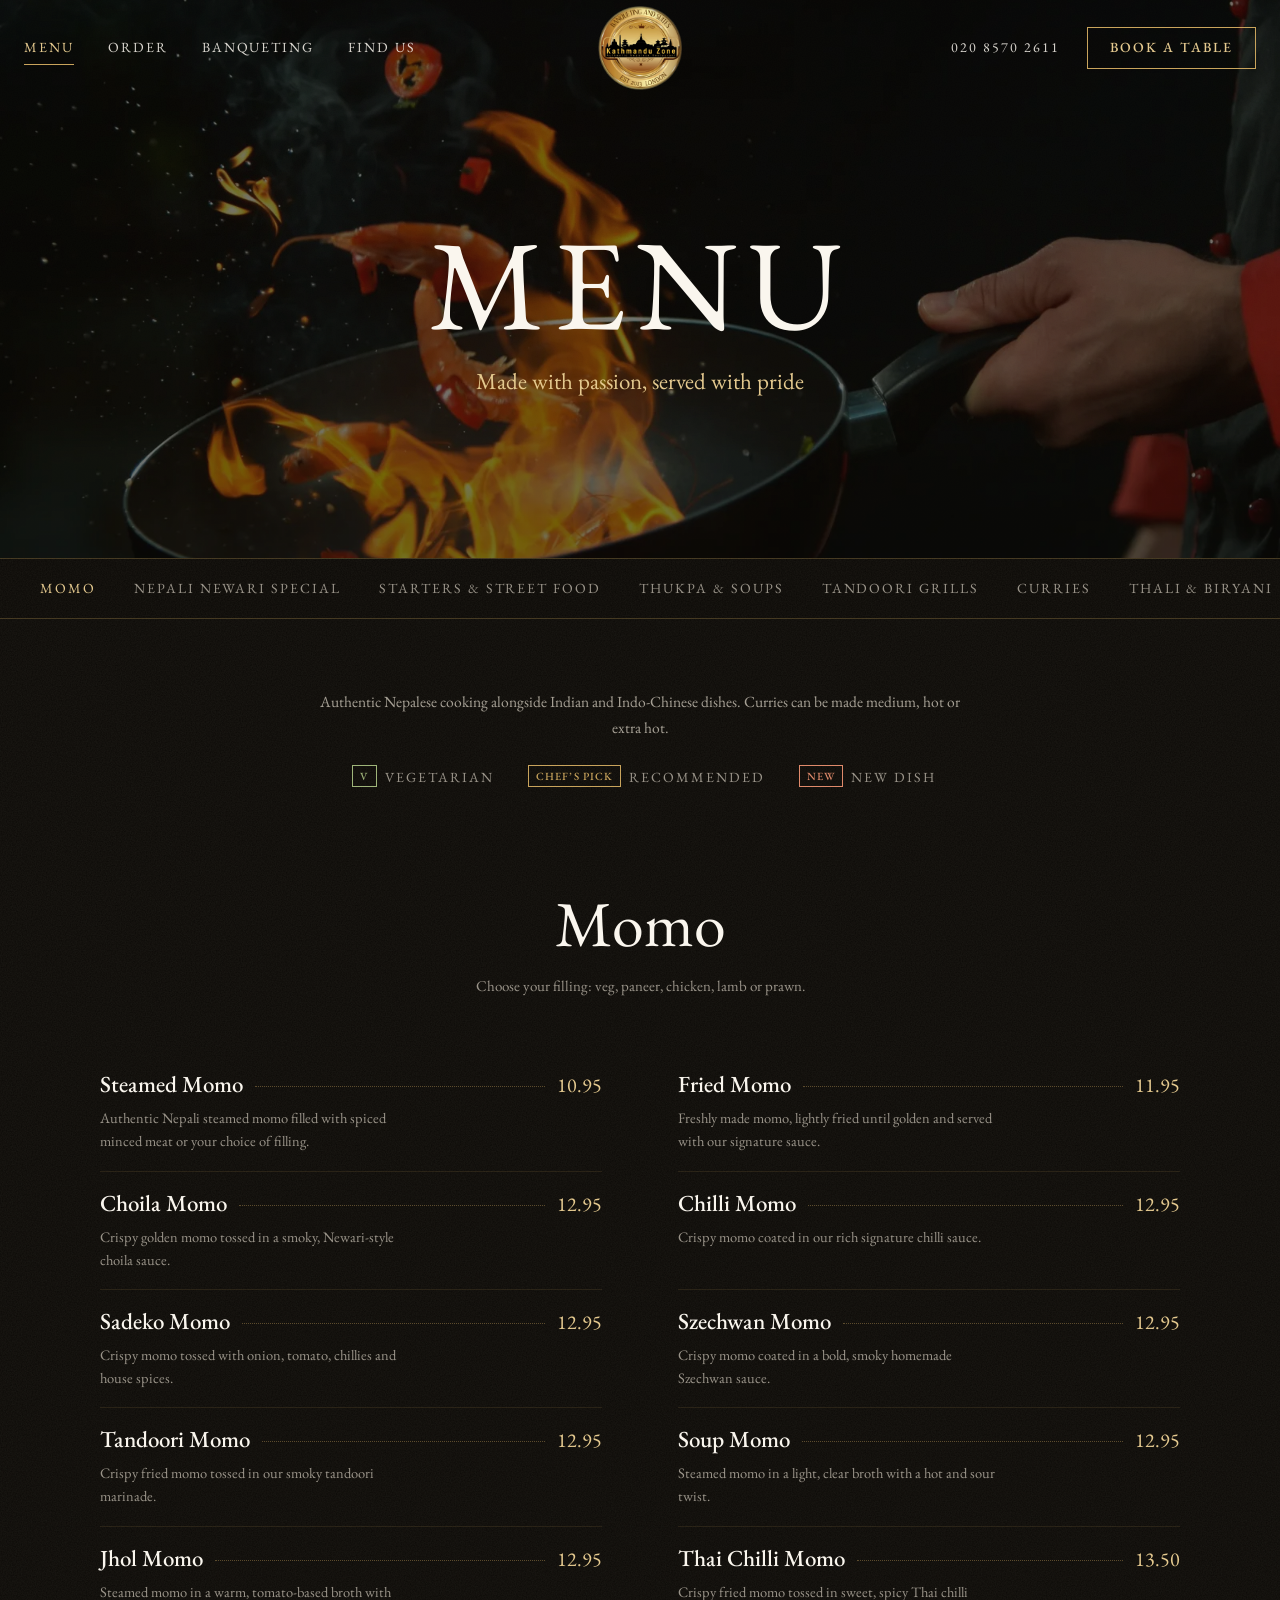
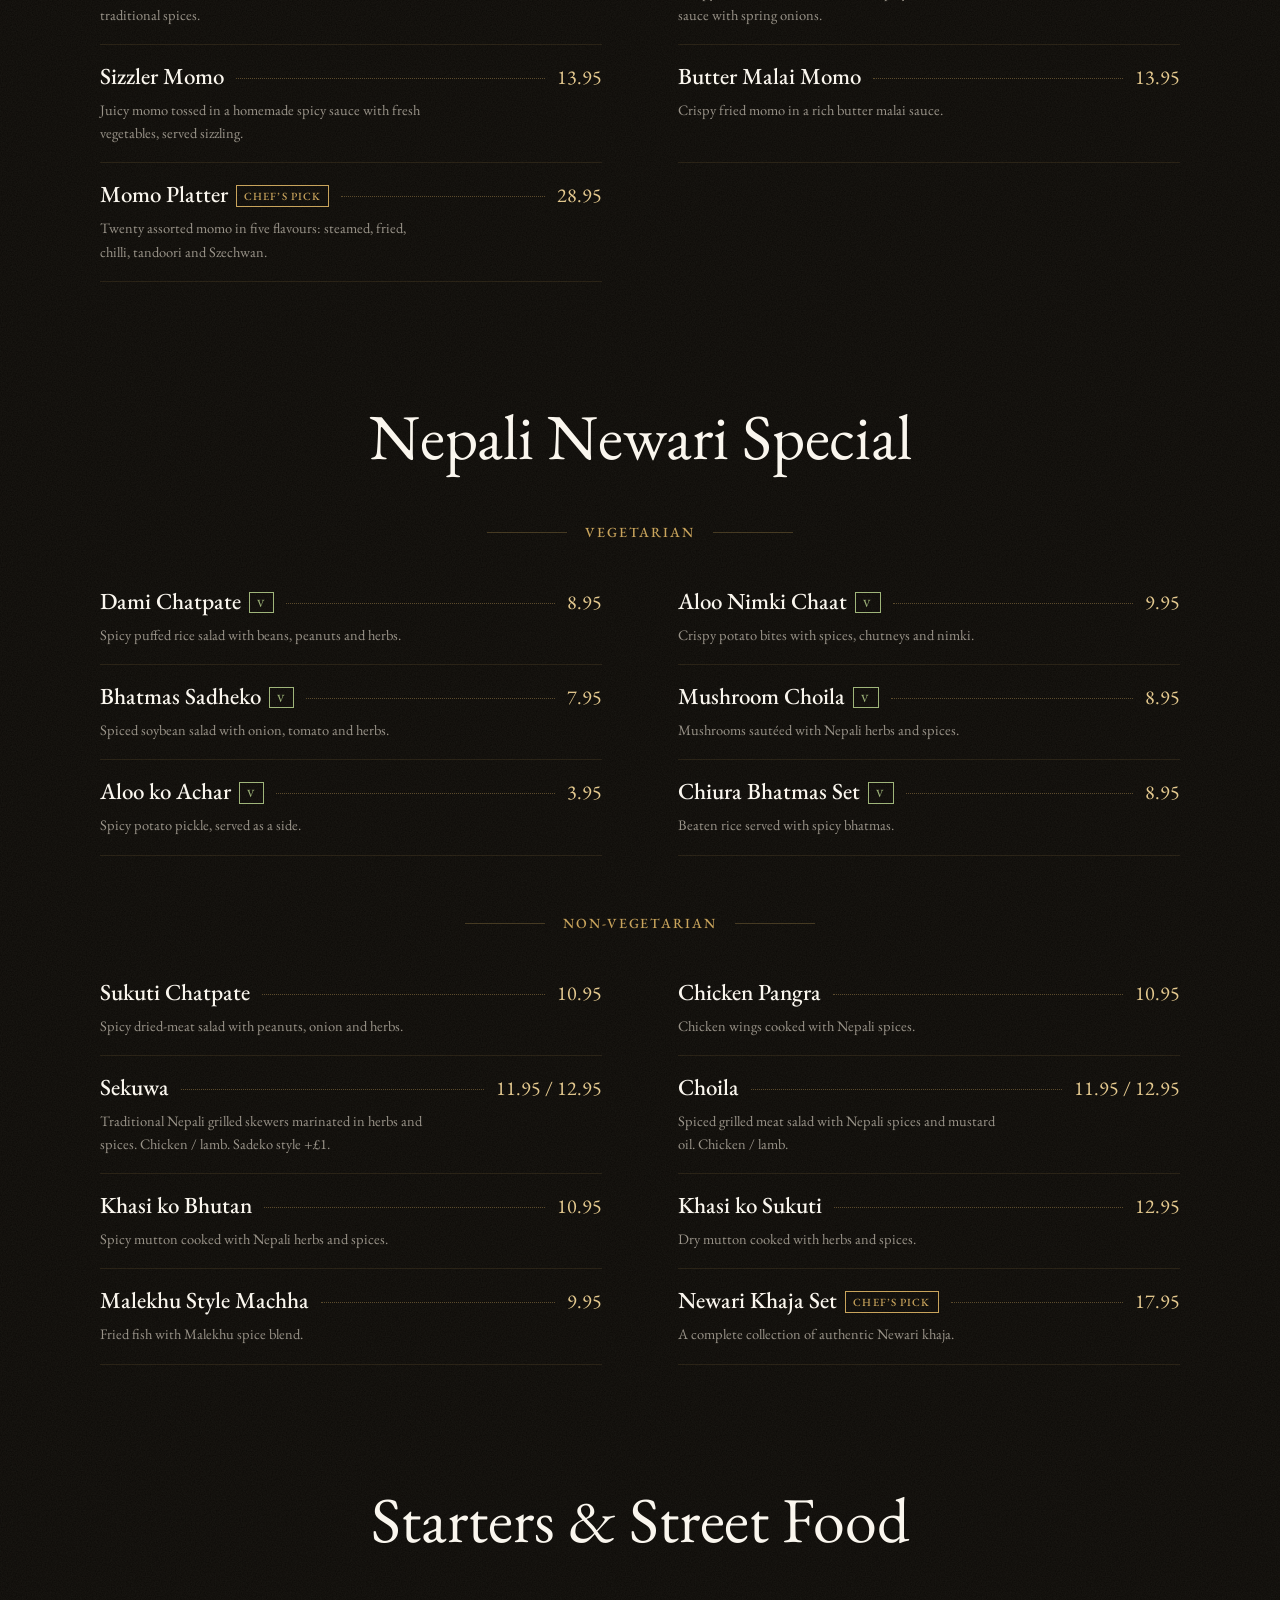
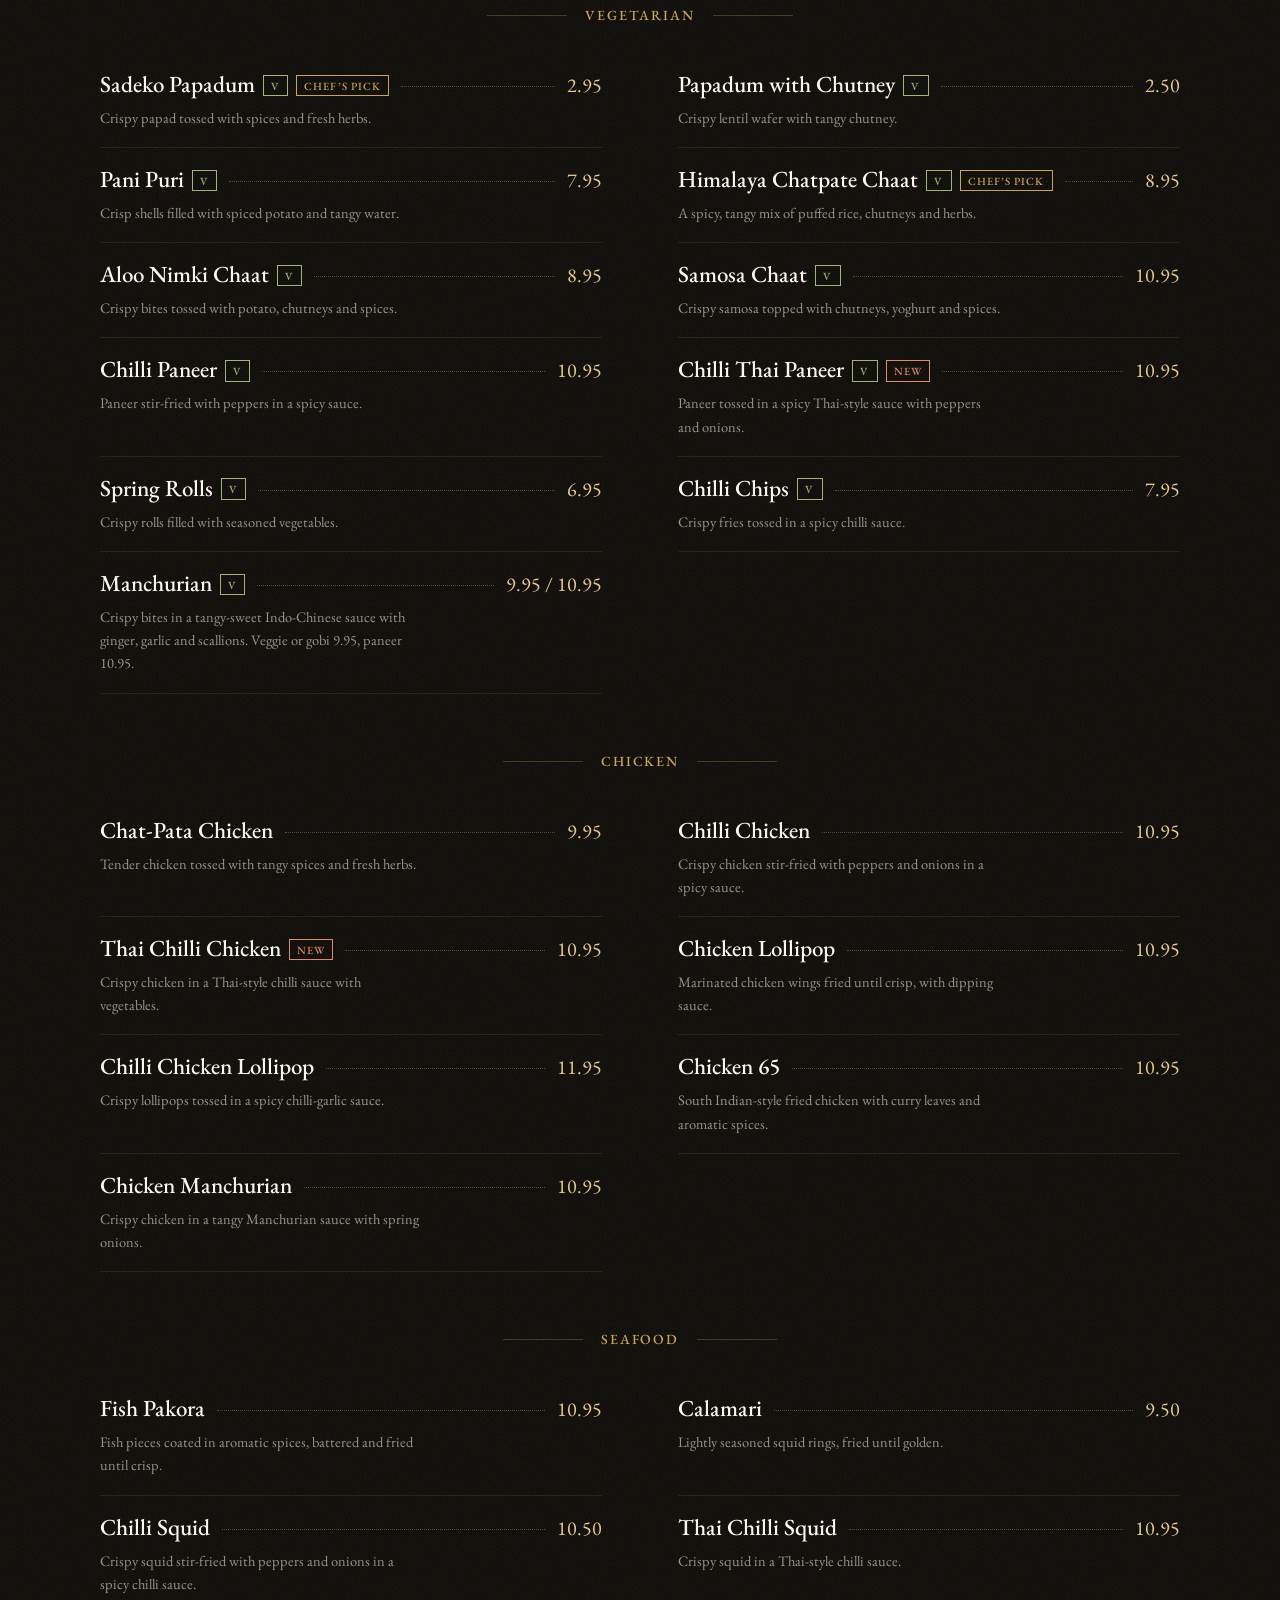
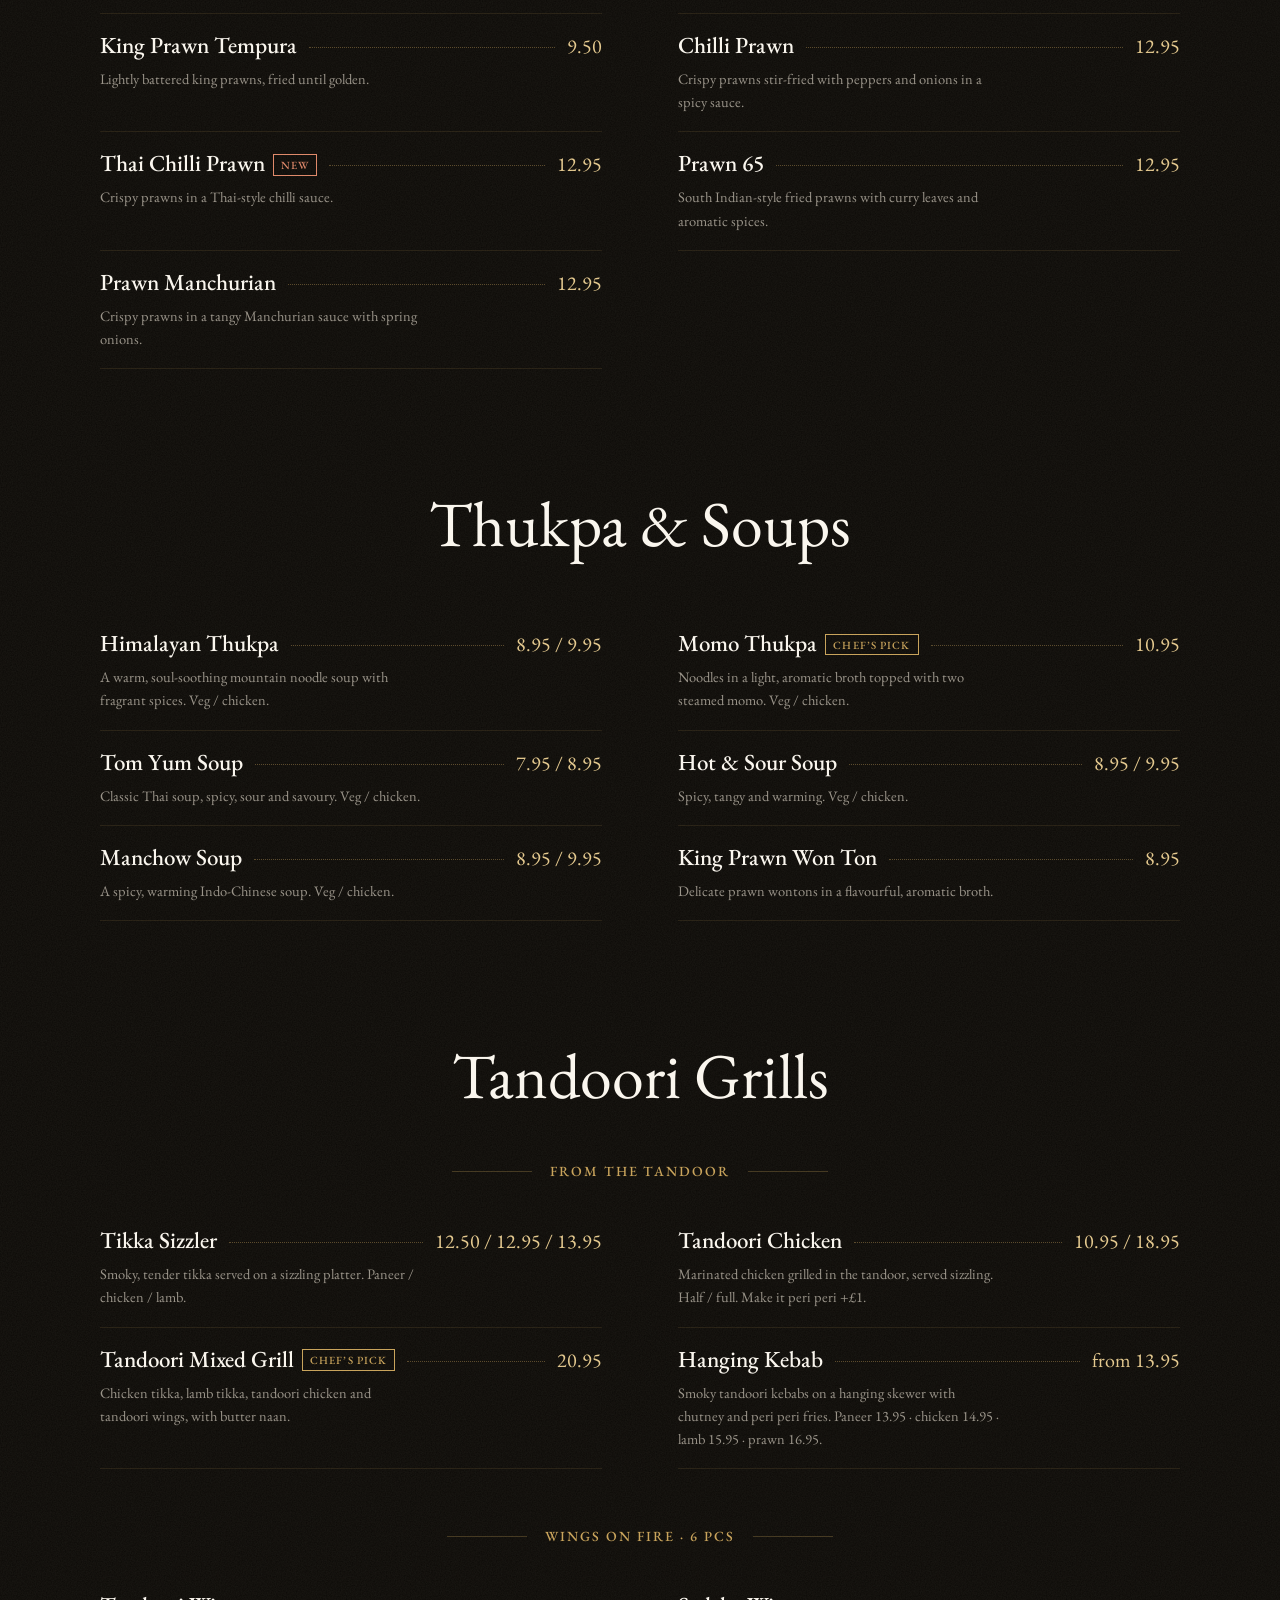
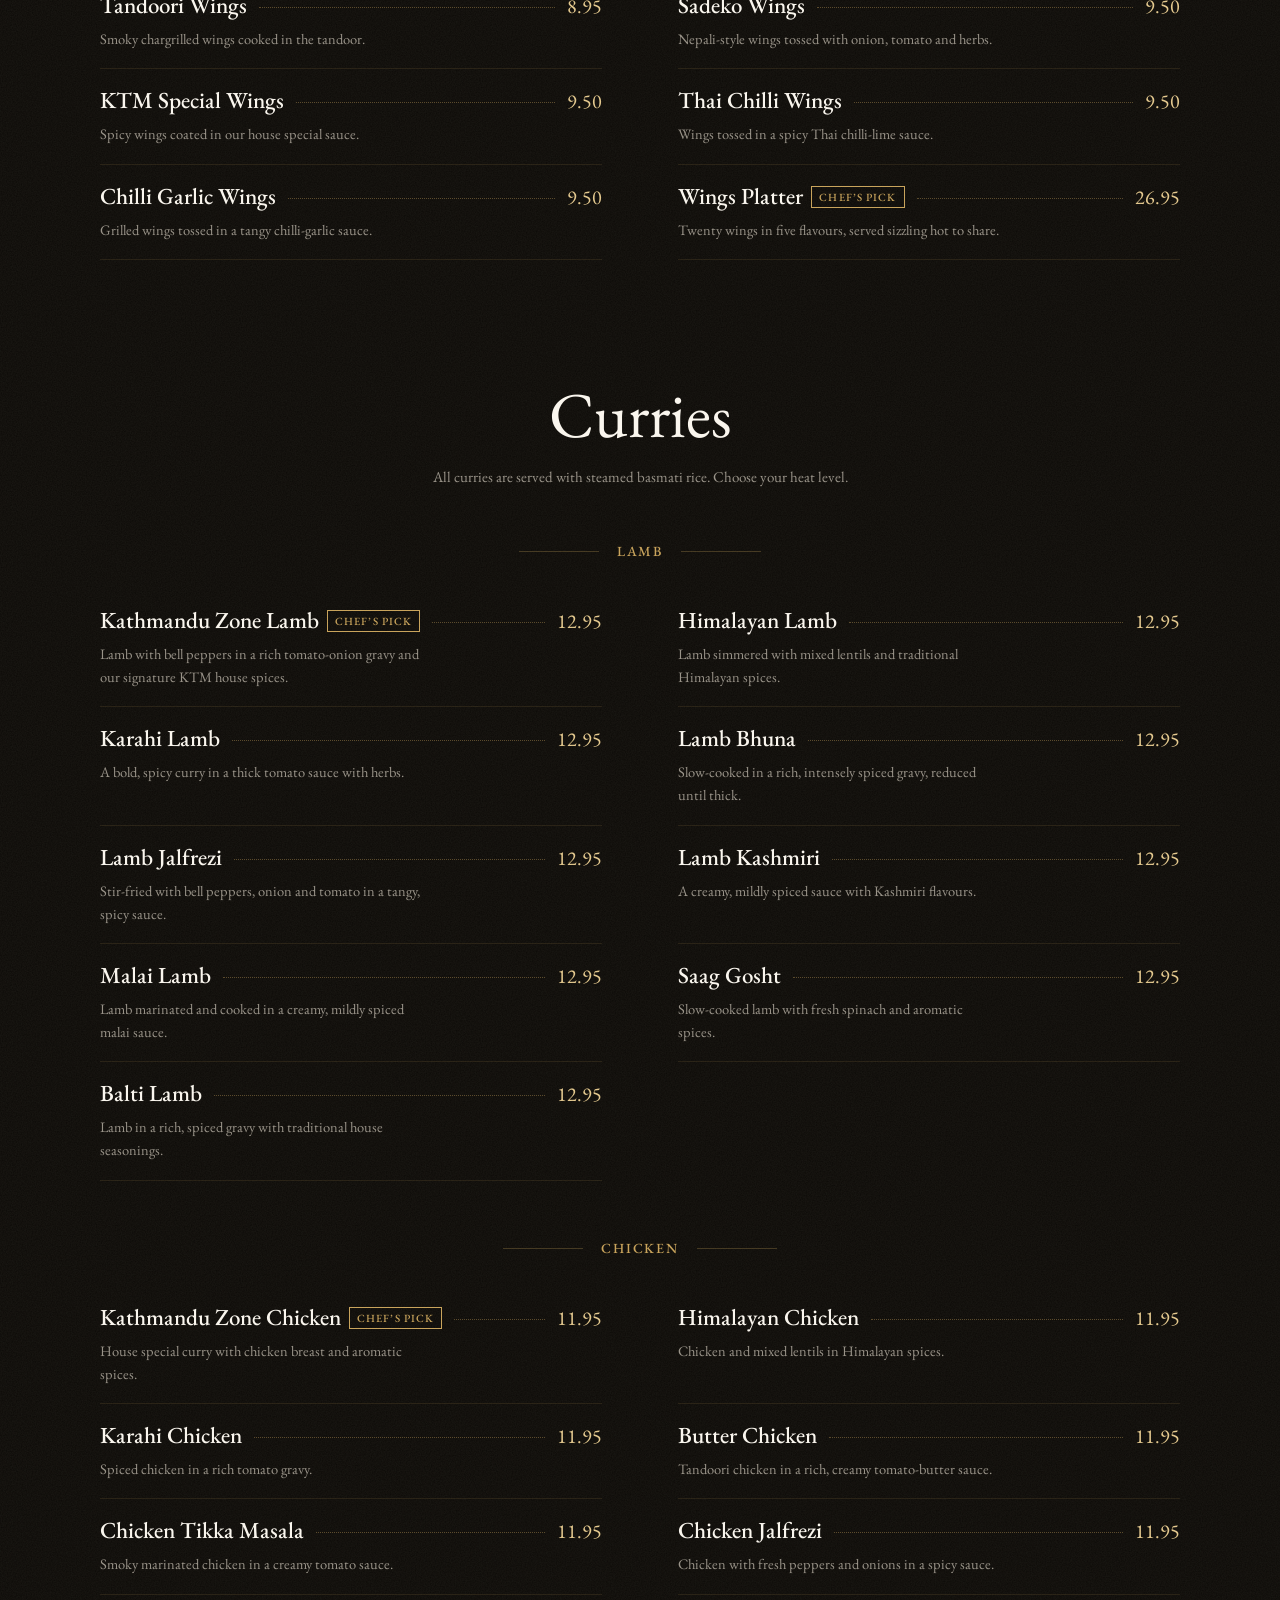
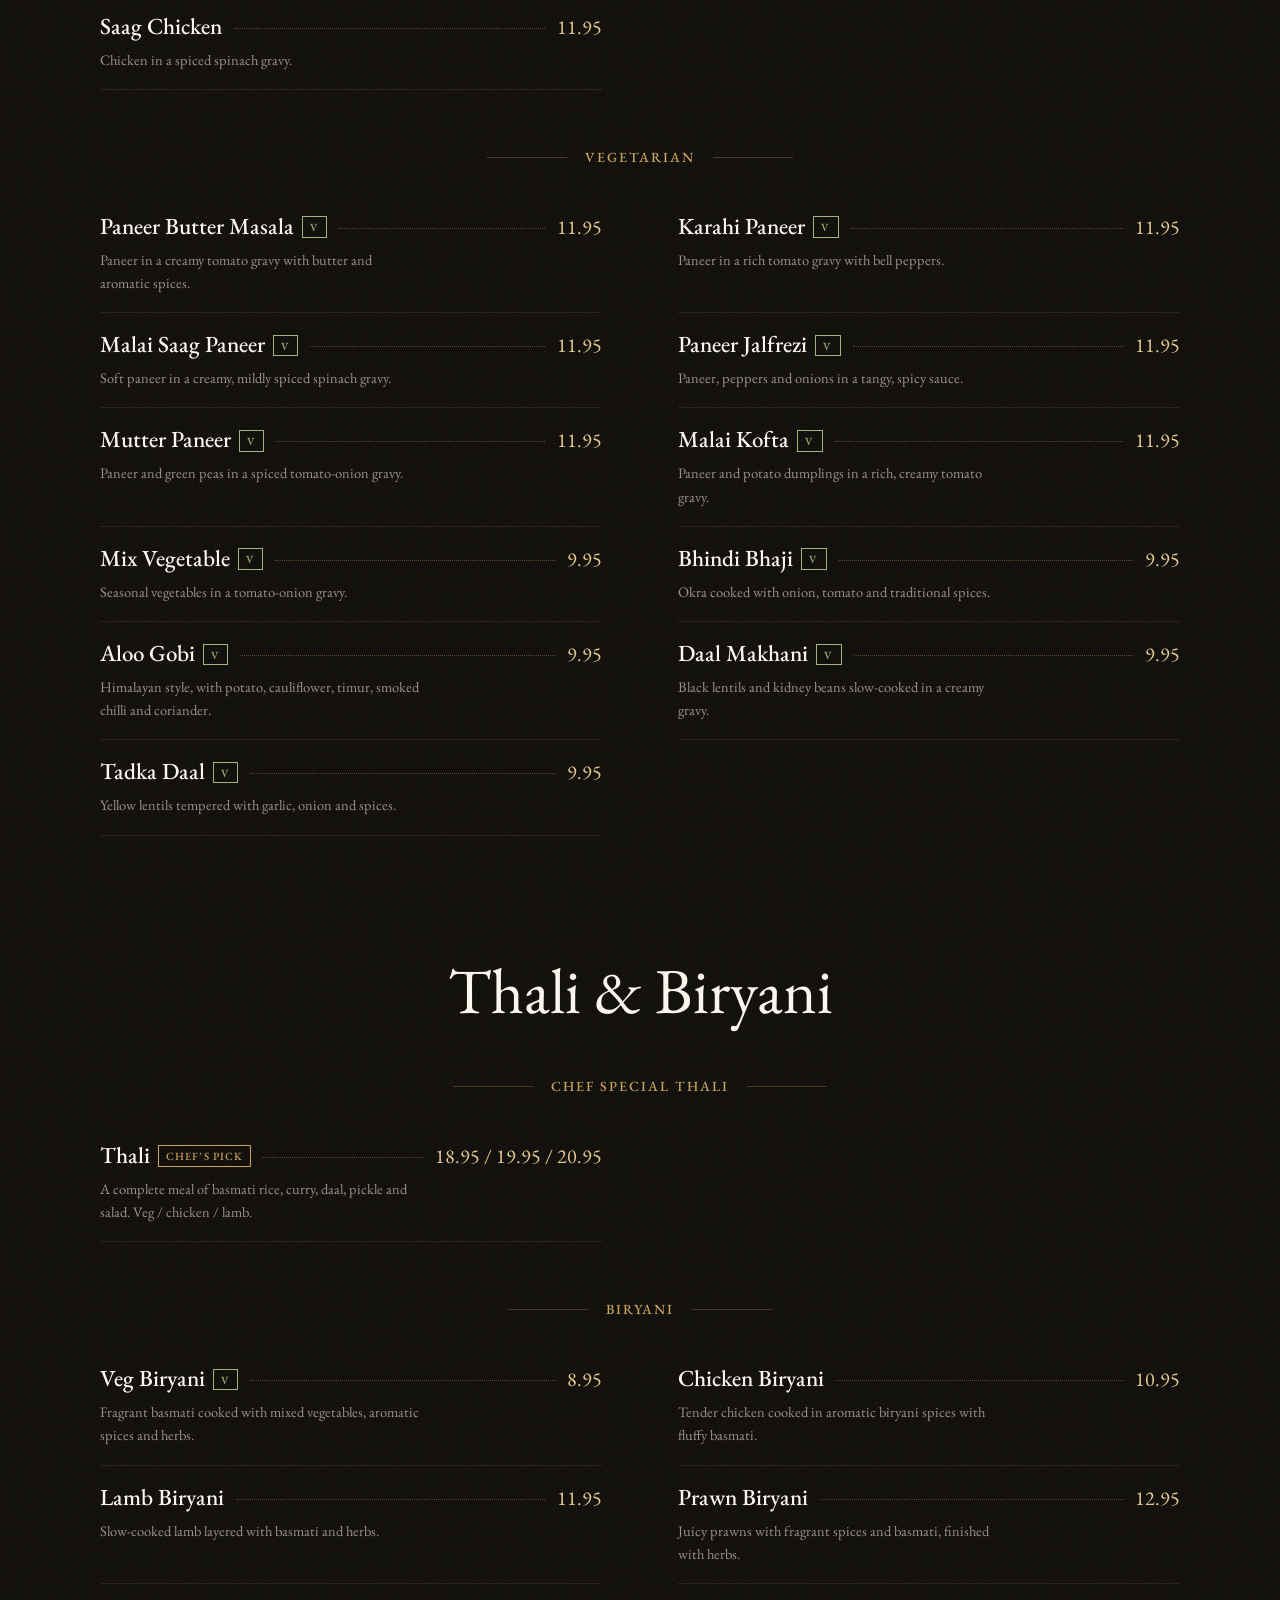
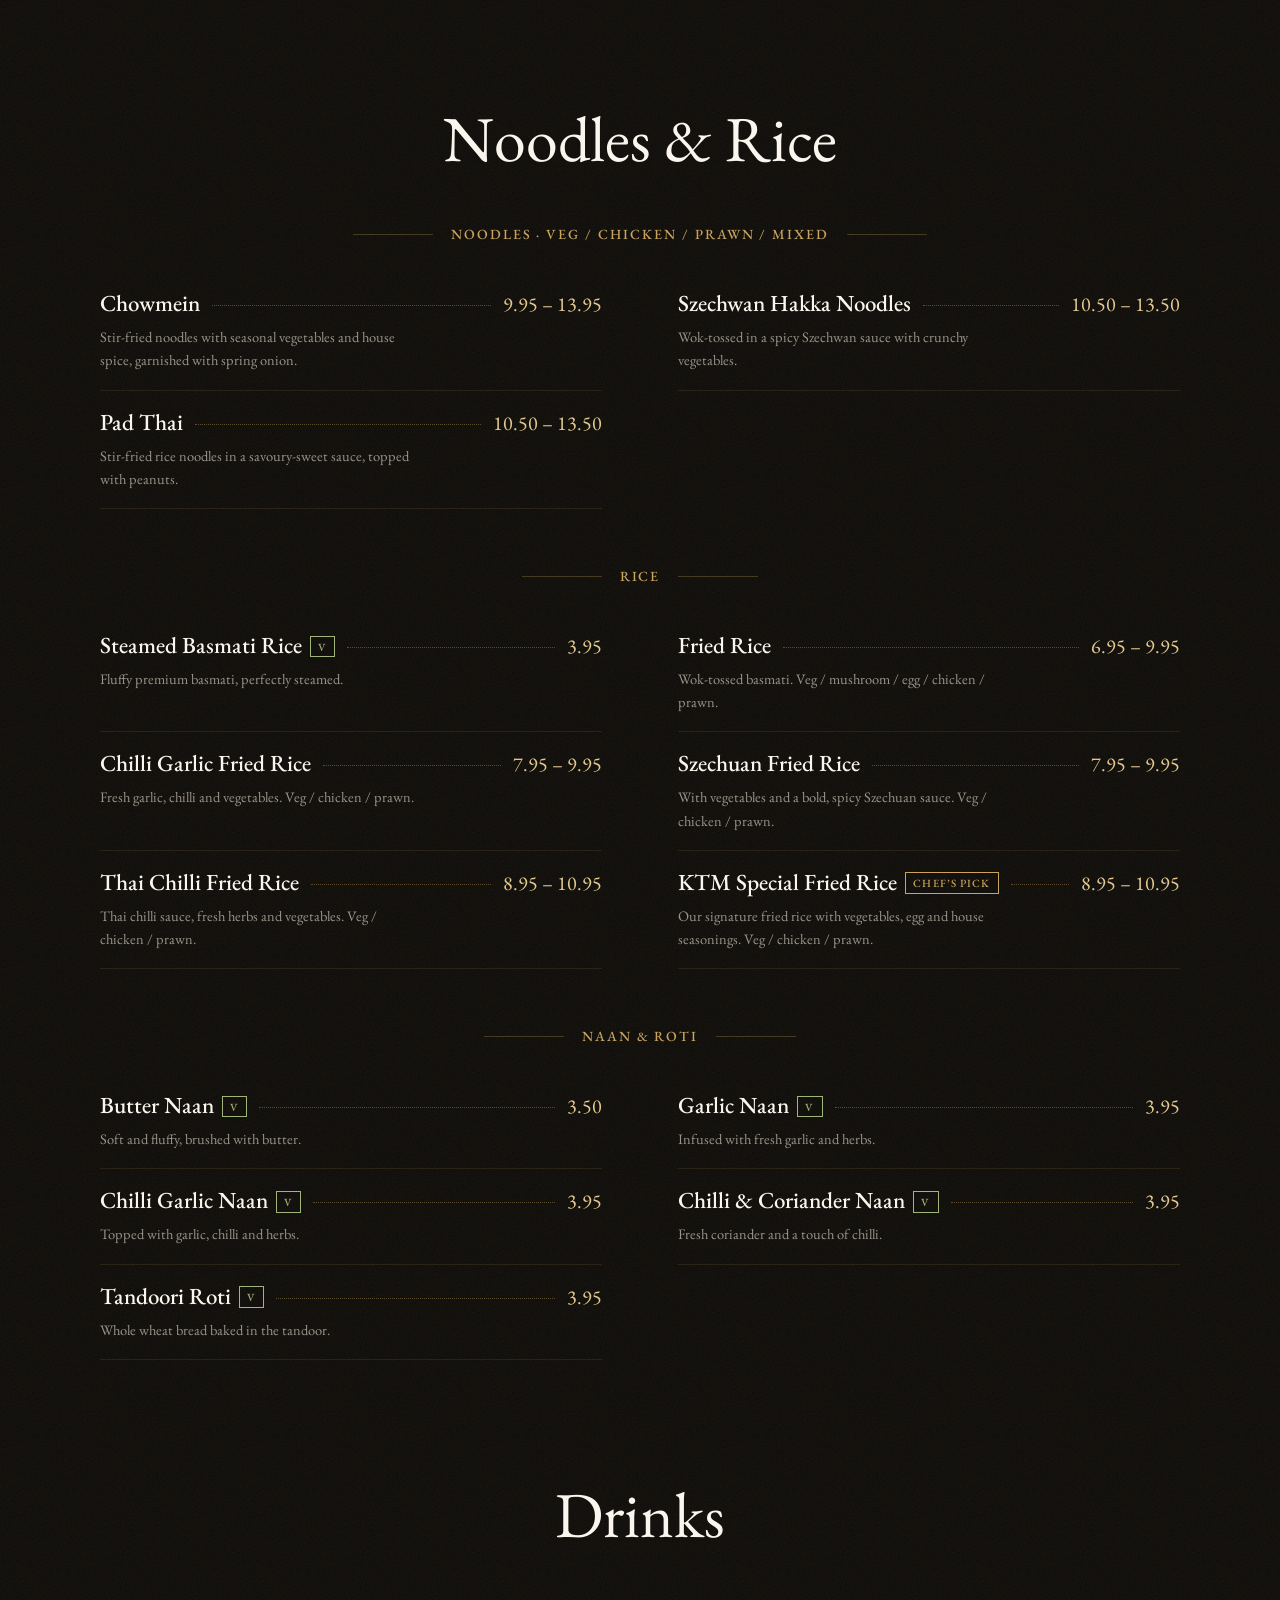
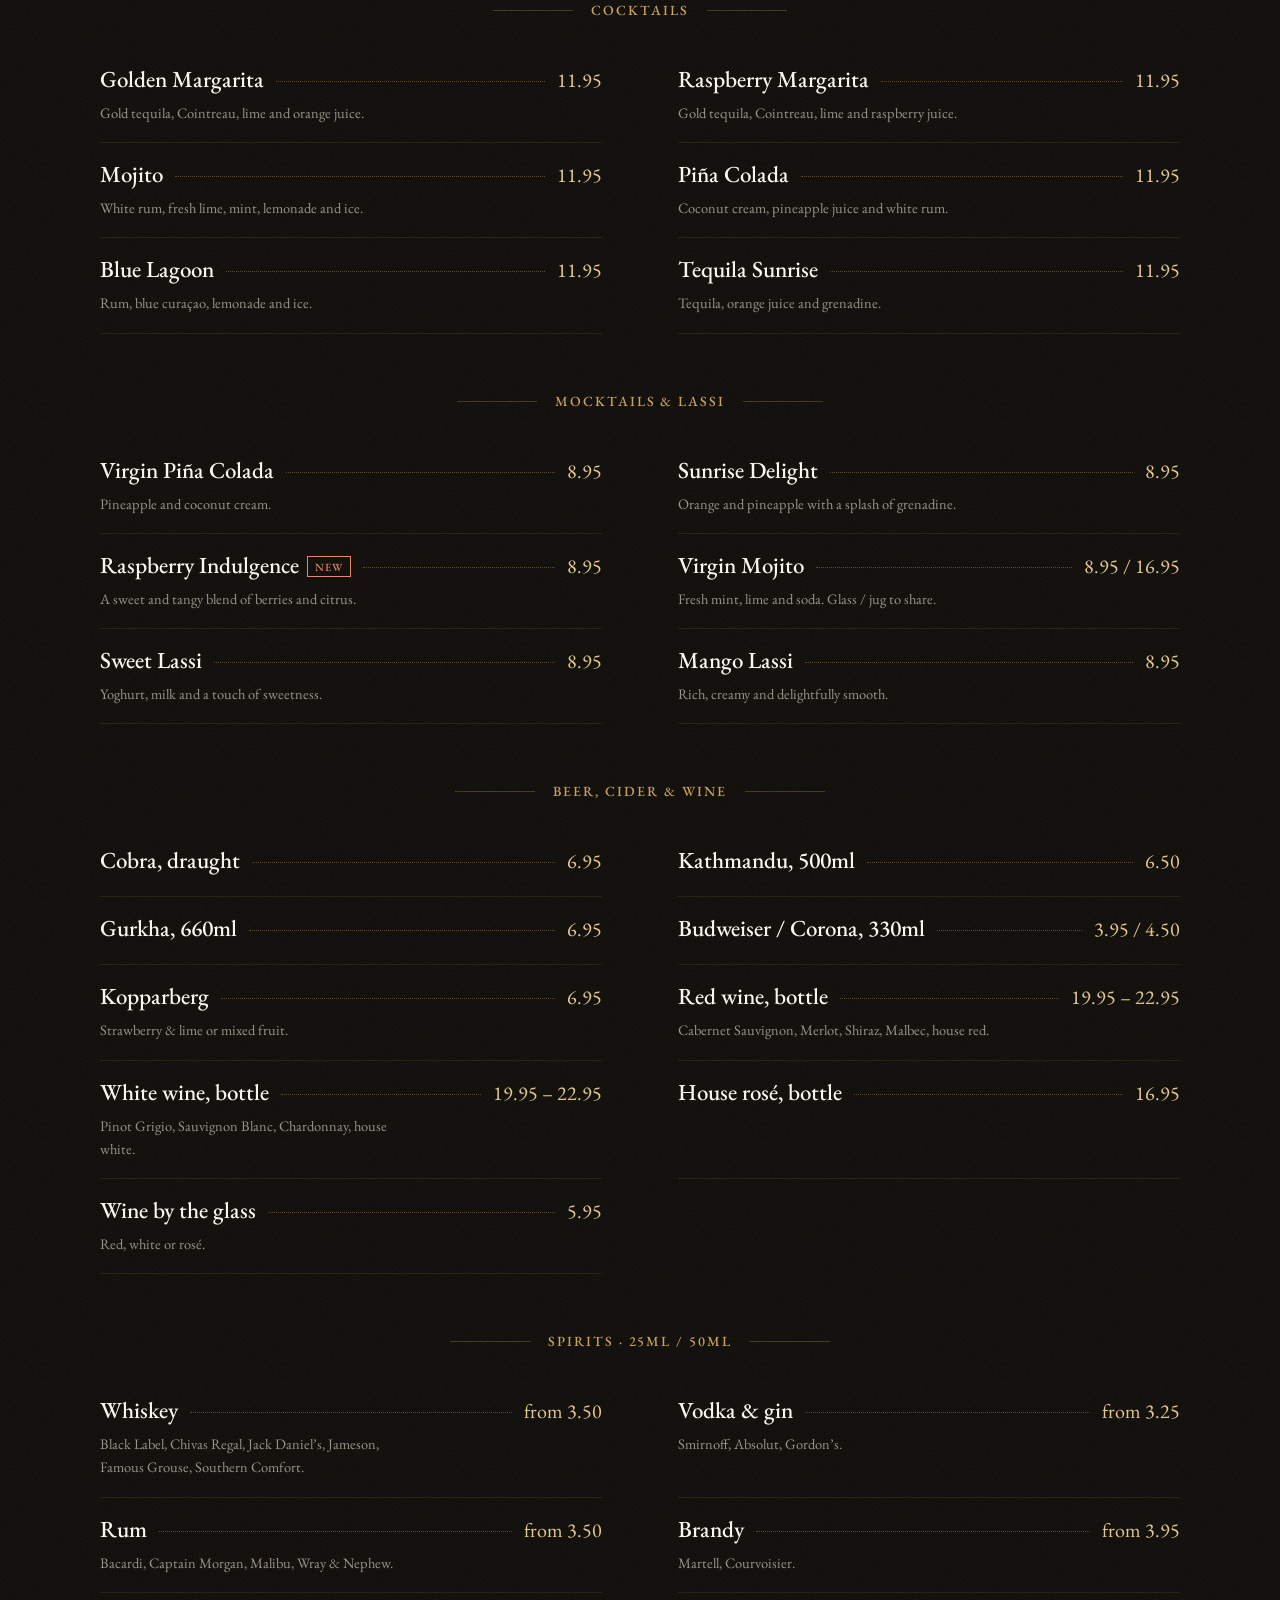
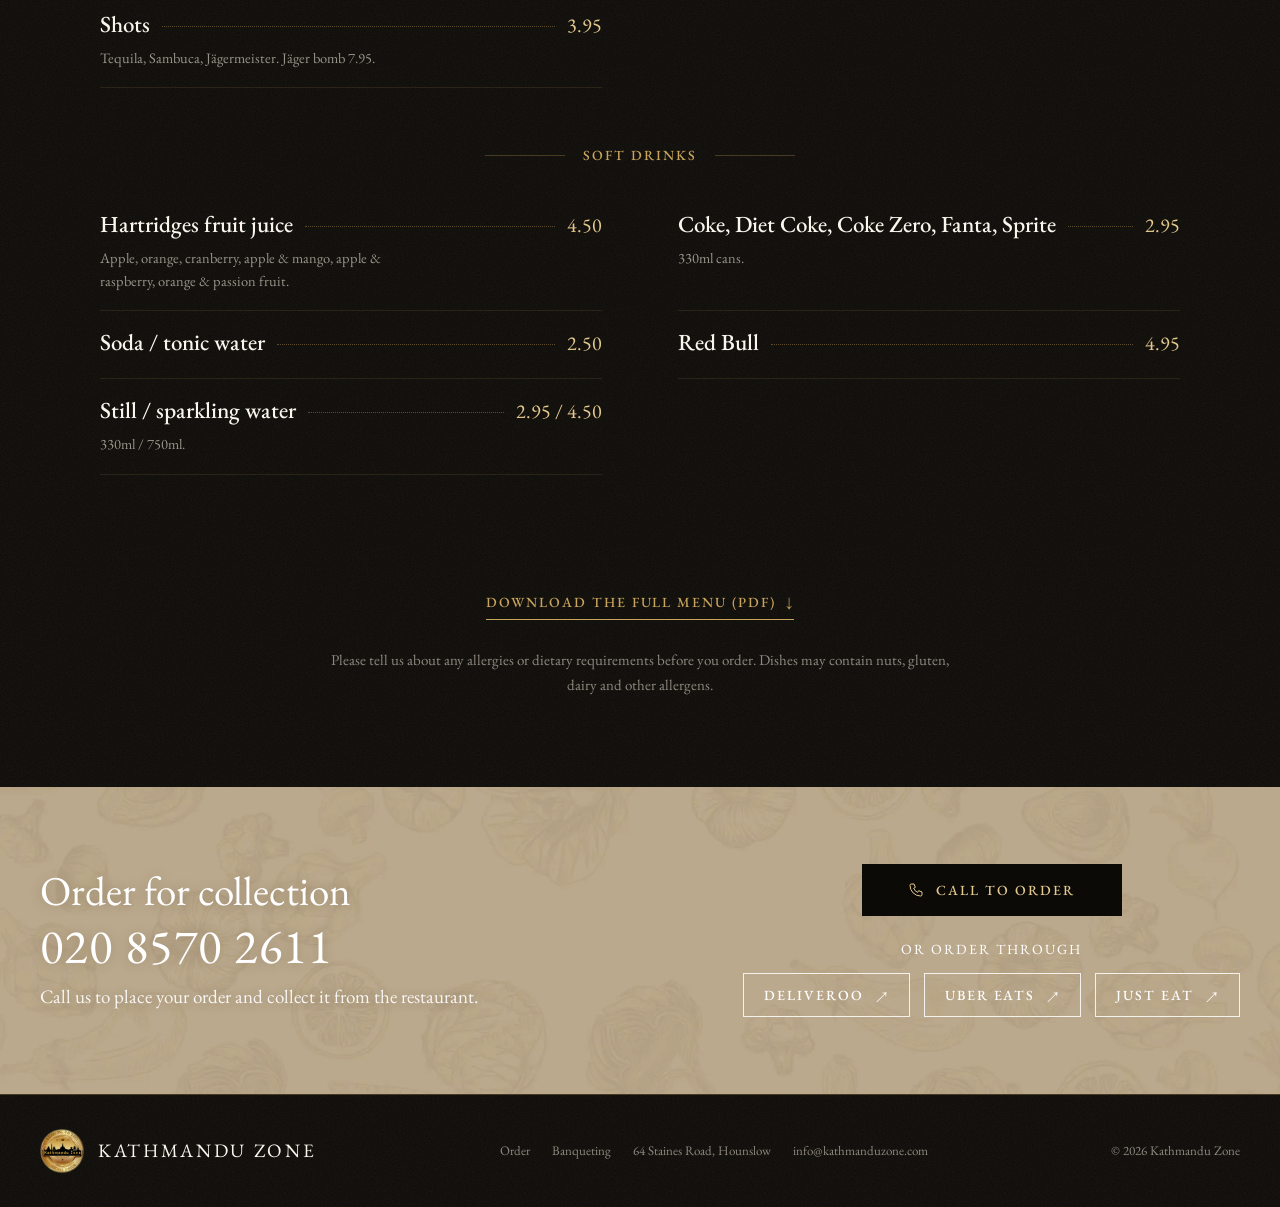
==== commit 07adcd57: "Rework home page flow, move ordering to menu page, update hours - Flatten dark sections to one black" ====
--- a/menu.html
+++ b/menu.html
@@ -22,7 +22,7 @@
   <div class="header-inner">
     <nav class="nav" id="nav" aria-label="Main">
       <a href="menu.html" aria-current="page">Menu</a>
-      <a href="index.html#order">Order</a>
+      <a href="#order">Order</a>
       <a href="index.html#banqueting">Banqueting</a>
       <a href="index.html#find-us">Find us</a>
       <a href="index.html#book" class="nav-extra">Book a table</a>
@@ -63,19 +63,31 @@
 
   <section class="menu-cta">
     <div class="container">
-      <div class="rule reveal"><span>◆</span></div>
-      <h2 class="title reveal" style="margin-top:30px">Order for collection</h2>
-      <a href="tel:02085702611" class="btn solid reveal">
-        <svg viewBox="0 0 24 24" aria-hidden="true"><path d="M5 3h4l2 5-2.5 1.5a11 11 0 0 0 6 6L16 13l5 2v4a2 2 0 0 1-2 2A16 16 0 0 1 3 5a2 2 0 0 1 2-2"/></svg>
-        Call 020 8570 2611
-      </a>
-      <div class="apps reveal">
-        <a href="https://deliveroo.co.uk/menu/london/hounslow-central/kathmandu-zone/?fulfillment_type=COLLECTION" target="_blank" rel="noopener" class="btn">Deliveroo <span class="arrow">↗</span></a>
-        <a href="https://www.ubereats.com/gb/store/kathmandu-zone/TPVzBH1LQAWaYsSyWH07yw?diningMode=PICKUP" target="_blank" rel="noopener" class="btn">Uber Eats <span class="arrow">↗</span></a>
-        <a href="https://www.just-eat.co.uk/restaurants-kathmandu-zone-new-hounslow/menu?serviceType=collection" target="_blank" rel="noopener" class="btn">Just Eat <span class="arrow">↗</span></a>
+      <p class="reveal"><a href="assets/kathmandu-zone-menu.pdf" class="text-link" target="_blank" rel="noopener">Download the full menu (PDF) <span class="arrow">↓</span></a></p>
+      <p class="allergy reveal">Please tell us about any allergies or dietary requirements before you order. Dishes may contain nuts, gluten, dairy and other allergens.</p>
+    </div>
+  </section>
+
+  <!-- ============ ORDER ============ -->
+  <section class="order tan" id="order">
+    <div class="container order-inner">
+      <div class="order-main reveal">
+        <h2>Order for collection</h2>
+        <a href="tel:02085702611" class="order-call">020 8570 2611</a>
+        <p class="order-note">Call us to place your order and collect it from the restaurant.</p>
       </div>
-      <p class="reveal" style="margin-top:46px"><a href="assets/kathmandu-zone-menu.pdf" class="text-link" target="_blank" rel="noopener">Download the full menu (PDF) <span class="arrow">↓</span></a></p>
-      <p class="allergy reveal">Please tell us about any allergies or dietary requirements before you order. Dishes may contain nuts, gluten, dairy and other allergens.</p>
+      <div class="order-actions reveal" style="--d:.1s">
+        <a href="tel:02085702611" class="btn ink-solid">
+          <svg viewBox="0 0 24 24" aria-hidden="true"><path d="M5 3h4l2 5-2.5 1.5a11 11 0 0 0 6 6L16 13l5 2v4a2 2 0 0 1-2 2A16 16 0 0 1 3 5a2 2 0 0 1 2-2"/></svg>
+          Call to order
+        </a>
+        <p>Or order through</p>
+        <div class="apps">
+          <a href="https://deliveroo.co.uk/menu/london/hounslow-central/kathmandu-zone/?fulfillment_type=COLLECTION" target="_blank" rel="noopener" class="btn light">Deliveroo <span class="arrow">↗</span></a>
+          <a href="https://www.ubereats.com/gb/store/kathmandu-zone/TPVzBH1LQAWaYsSyWH07yw?diningMode=PICKUP" target="_blank" rel="noopener" class="btn light">Uber Eats <span class="arrow">↗</span></a>
+          <a href="https://www.just-eat.co.uk/restaurants-kathmandu-zone-new-hounslow/menu?serviceType=collection" target="_blank" rel="noopener" class="btn light">Just Eat <span class="arrow">↗</span></a>
+        </div>
+      </div>
     </div>
   </section>
 </main>
@@ -84,7 +96,7 @@
   <div class="container footer-inner">
     <a href="index.html" class="footer-brand"><img src="images/logo.webp" alt="" width="44" height="44" loading="lazy"><span>Kathmandu Zone</span></a>
     <div class="footer-links">
-      <a href="index.html#order">Order</a>
+      <a href="#order">Order</a>
       <a href="index.html#banqueting">Banqueting</a>
       <a href="index.html#find-us">64 Staines Road, Hounslow</a>
       <a href="mailto:info@kathmanduzone.com">info@kathmanduzone.com</a>
--- a/css/style.css
+++ b/css/style.css
@@ -56,10 +56,8 @@
 /* --- Surfaces ------------------------------------------------------------ */
 .dark {
   color: rgba(243, 235, 220, .82);
-  background-color: var(--night);
-  background-image: var(--grain-dark), var(--clouds-dark);
-  background-size: 240px 240px, 100% 100%;
-  background-repeat: repeat, no-repeat;
+  background-color: var(--black);
+  background-image: var(--grain-dark);
 }
 .dark.deep { background-color: var(--black); }
 .dark h1, .dark h2, .dark h3 { color: var(--ivory); }
@@ -264,15 +262,14 @@
 /* portrait video in a framed panel: thin gold inset line, echoing the menu's borders */
 .video-frame {
   position: relative; width: min(440px, 100%); aspect-ratio: 4 / 5; margin-inline: auto;
-  overflow: hidden; background: var(--night-2);
-  box-shadow: 0 40px 80px -30px rgba(0, 0, 0, .8);
+  overflow: hidden; background: var(--black);
 }
 .video-frame video, .video-frame img { width: 100%; height: 100%; object-fit: cover; }
 .video-frame video { object-position: 50% 62%; }
 .video-frame::after {
   content: ""; position: absolute; inset: 14px; border: 1px solid rgba(228, 201, 143, .55); pointer-events: none;
 }
-.wide-frame { position: relative; overflow: hidden; aspect-ratio: 5 / 4; box-shadow: 0 40px 80px -30px rgba(0, 0, 0, .8); }
+.wide-frame { position: relative; overflow: hidden; aspect-ratio: 5 / 4; }
 .wide-frame img { width: 100%; height: 112%; object-fit: cover; will-change: transform; }
 .inset-img {
   position: absolute; width: 44%; right: -6%; bottom: -12%; aspect-ratio: 1; overflow: hidden;
@@ -285,7 +282,7 @@
 .dishes-link { text-align: center; margin-top: 40px; }
 .dishes-link + .feature { margin-top: clamp(90px, 10vw, 140px); }
 .dish { color: inherit; }
-.dish-img { aspect-ratio: 4 / 5; overflow: hidden; margin-bottom: 20px; background: var(--night-2); }
+.dish-img { aspect-ratio: 4 / 5; overflow: hidden; margin-bottom: 20px; background: var(--black); }
 .dish-img img { width: 100%; height: 100%; object-fit: cover; transition: transform 1.4s var(--ease), filter 1.4s var(--ease); filter: brightness(.92); }
 .dish:hover .dish-img img { transform: scale(1.05); filter: brightness(1); }
 .dish h3 { font-size: 26px; font-weight: 400; display: flex; justify-content: space-between; gap: 12px; align-items: baseline; }
@@ -335,7 +332,7 @@
 .banquet-ctas { display: flex; flex-wrap: wrap; gap: 26px; align-items: center; }
 
 /* --- Book (placeholder) -------------------------------------------------- */
-.book { position: relative; overflow: hidden; text-align: center; color: rgba(243, 235, 220, .8); background: var(--black); }
+.book { position: relative; overflow: hidden; color: rgba(243, 235, 220, .8); background: var(--black); }
 .book-bg { position: absolute; inset: -10% 0; }
 .book-bg img { width: 100%; height: 100%; object-fit: cover; opacity: .32; will-change: transform; }
 .book::before {
@@ -345,7 +342,7 @@
 .book .container { position: relative; z-index: 2; }
 .book h2 { color: var(--ivory); }
 .book-panel {
-  max-width: 640px; margin: 44px auto 0; padding: 40px clamp(24px, 5vw, 56px);
+  max-width: 640px; margin: 36px auto 0; padding: 40px clamp(24px, 5vw, 56px);
   border: 1px solid var(--line-dark); background: rgba(12, 10, 7, .55); backdrop-filter: blur(4px);
 }
 .book-panel p { margin-bottom: 28px; }
@@ -355,11 +352,15 @@
 .tan { position: relative; color: #fff; background: #cdbc9e url("../images/testimonials-bg.webp") center / cover no-repeat; }
 .tan::before { content: ""; position: absolute; inset: 0; background: rgba(70, 52, 26, .14); pointer-events: none; }
 .tan .container { position: relative; }
-.testimonials { padding: clamp(80px, 9vw, 120px) 0; }
-.they-say { margin: 0 0 6px; font-size: 15px; font-weight: 500; letter-spacing: .14em; text-transform: uppercase; }
+.testimonials {
+  position: relative; color: #fff; padding: clamp(80px, 9vw, 120px) 0;
+  background: var(--black) url("../images/testimonials-dark.webp") center / cover no-repeat;
+}
+.testimonials .container { position: relative; }
+.testimonials .t-rule { background: var(--gold); }
 .testimonials h2 { font-size: clamp(36px, 4.4vw, 54px); font-weight: 400; letter-spacing: .1em; text-transform: uppercase; color: #fff; }
 .t-rule { display: block; width: 64px; height: 3px; background: #fff; margin: 26px auto 0; }
-.testimonials .text-shadow, .testimonials h2, .they-say { text-shadow: 0 1px 12px rgba(60, 42, 18, .25); }
+.testimonials h2 { text-shadow: 0 1px 12px rgba(60, 42, 18, .25); }
 .reviews-widget { margin-top: 44px; min-height: 120px; }
 .btn.light { --b: rgba(255, 255, 255, .85); color: #fff; }
 .btn.light::before { background: #fff; }
@@ -367,6 +368,10 @@
 
 /* --- Find us (after Kabab Zarzour) -------------------------------------- */
 .find-us { padding: clamp(90px, 10vw, 130px) 0 0; text-align: center; }
+#banqueting + .find-us { padding-top: 0; }
+#banqueting + .find-us .container { border-top: 1px solid var(--line-light); padding-top: clamp(80px, 9vw, 120px); }
+#signature + .testimonials { padding-top: 0; }
+#signature + .testimonials .container { border-top: 1px solid var(--line-dark); padding-top: clamp(80px, 9vw, 110px); }
 .find-address { font-family: var(--serif); font-size: clamp(26px, 2.8vw, 34px); line-height: 1.25; color: var(--ink); margin: 6px 0 16px; }
 .find-cols { display: grid; grid-template-columns: repeat(3, 1fr); max-width: 900px; margin: 54px auto 0; }
 .find-col { padding: 10px 24px; }
@@ -477,10 +482,10 @@
 .tag.v { color: #9fb57a; }
 .tag.new { color: #e08a6b; }
 .tag.sig { color: var(--gold); }
-.menu-cta { padding: 90px 0 100px; text-align: center; }
+.menu-cta { padding: 80px 0 90px; text-align: center; }
 .menu-cta .title { margin-bottom: 30px; }
 .menu-cta .apps { margin-top: 22px; }
-.allergy { font-size: 13.5px; color: rgba(243, 235, 220, .5); max-width: 640px; margin: 60px auto 0; }
+.allergy { font-size: 15px; color: rgba(243, 235, 220, .55); max-width: 640px; margin: 28px auto 0; }
 
 /* ==========================================================================
    Responsive
@@ -511,7 +516,7 @@
   .header-actions { display: none; }
   .nav {
     position: fixed; inset: var(--header-h) 0 0; flex-direction: column; justify-content: center; align-items: center; gap: 30px;
-    background-color: var(--black); background-image: var(--grain-dark), var(--clouds-dark);
+    background-color: var(--black); background-image: var(--grain-dark);
     opacity: 0; visibility: hidden; transition: opacity .5s var(--ease), visibility .5s;
   }
   .nav a { font-family: var(--serif); font-size: 34px; letter-spacing: .04em; text-transform: none; }
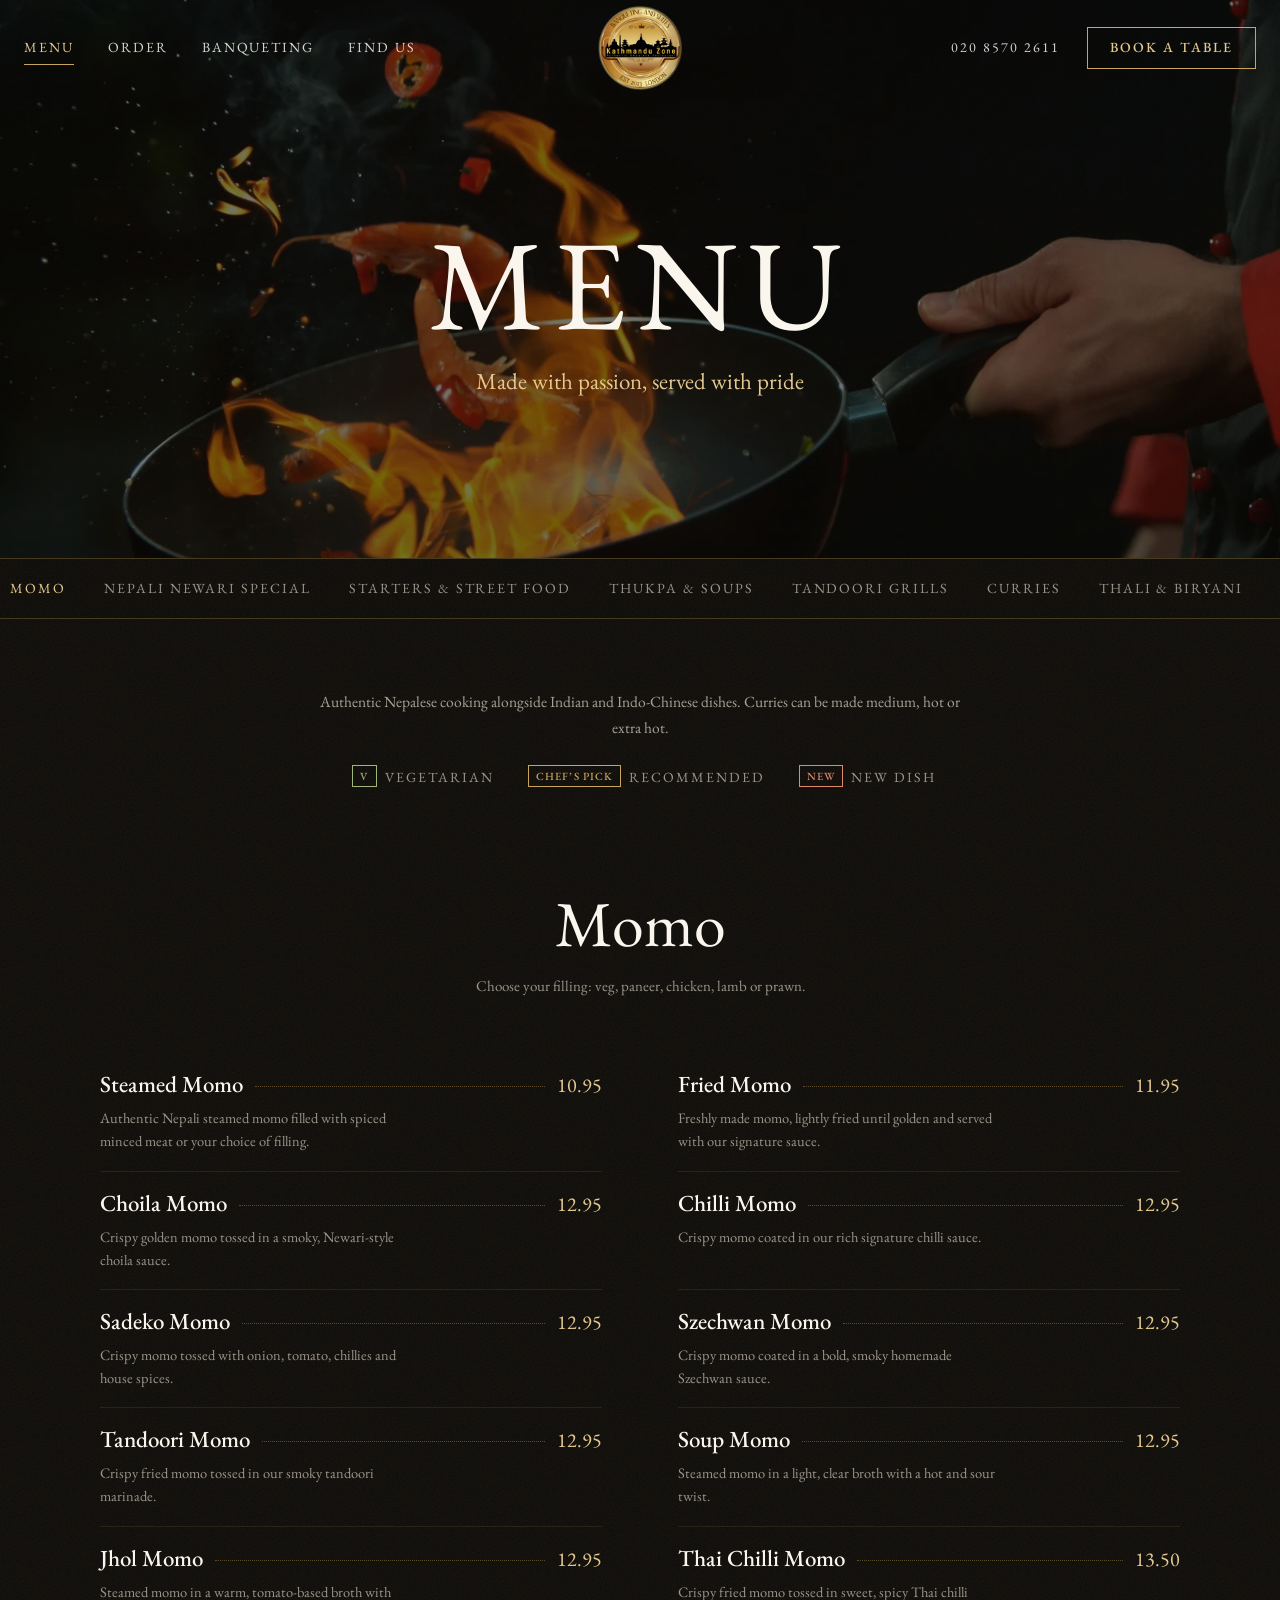
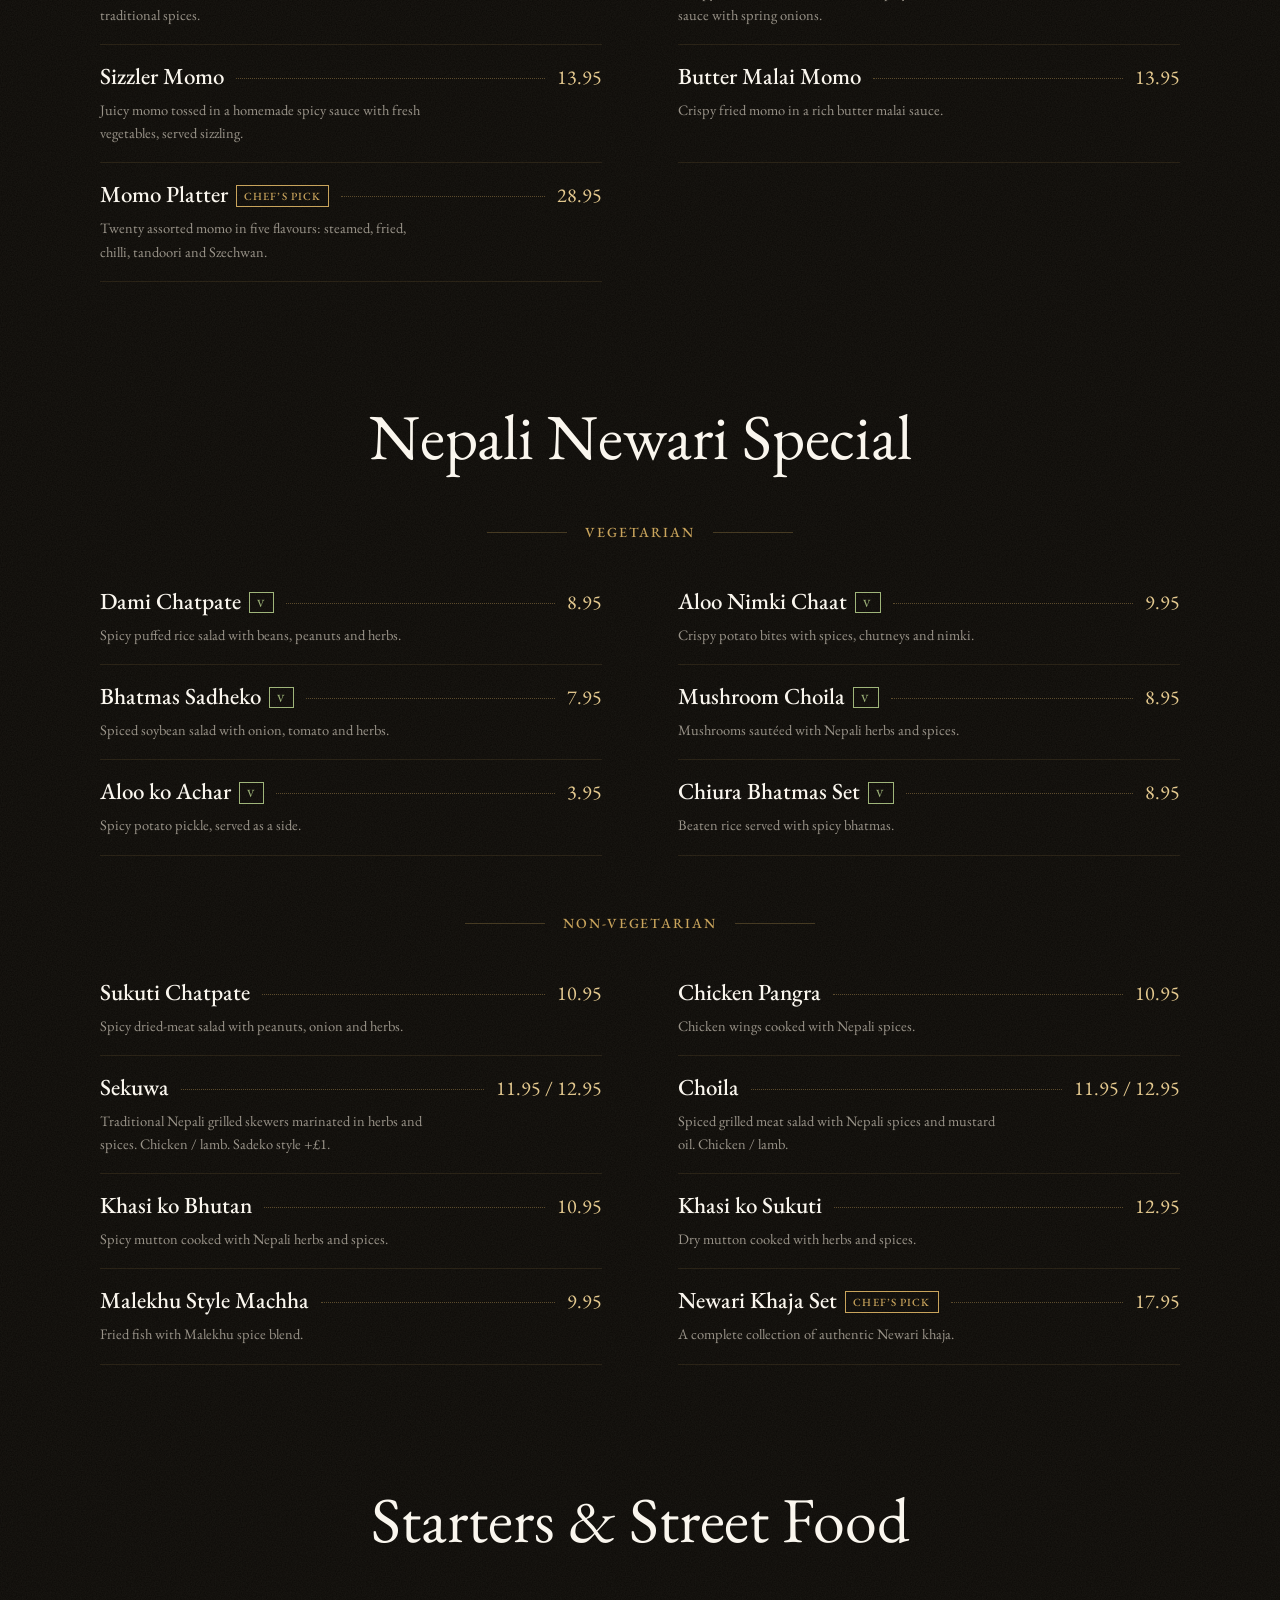
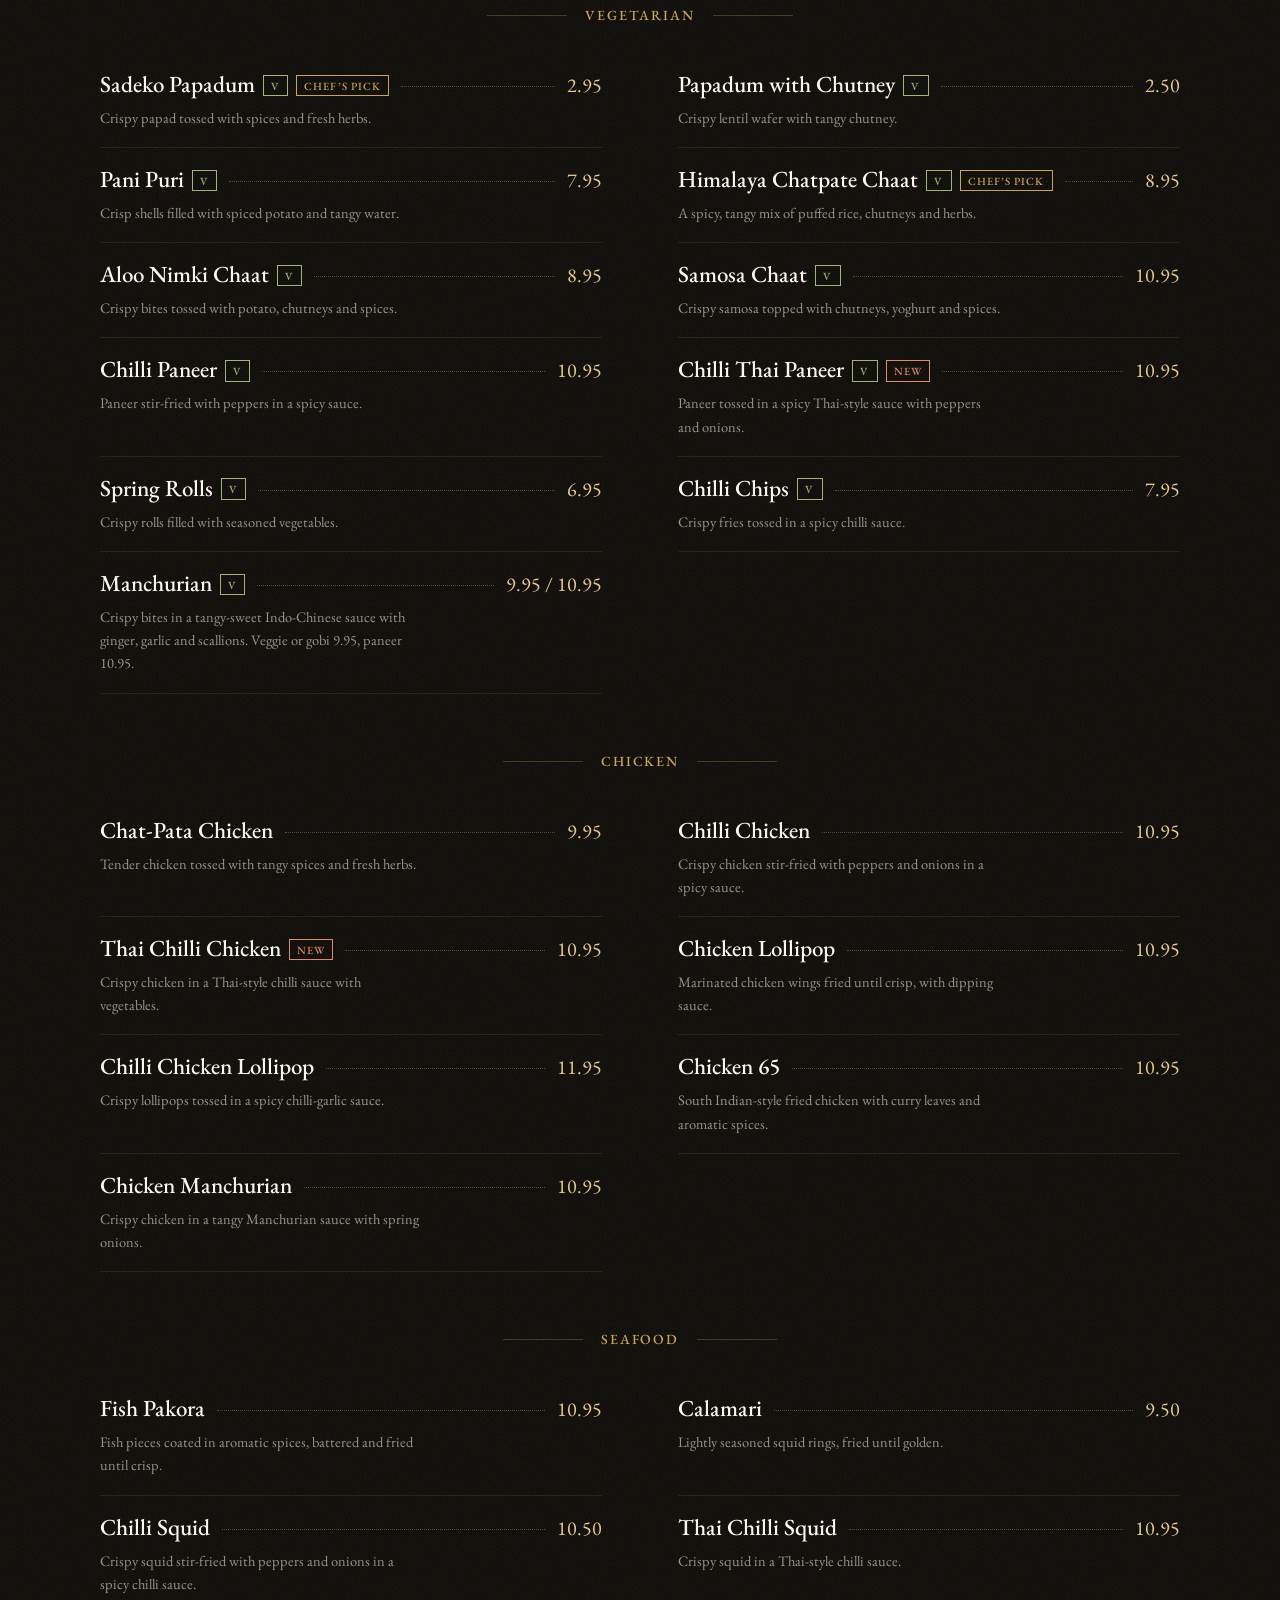
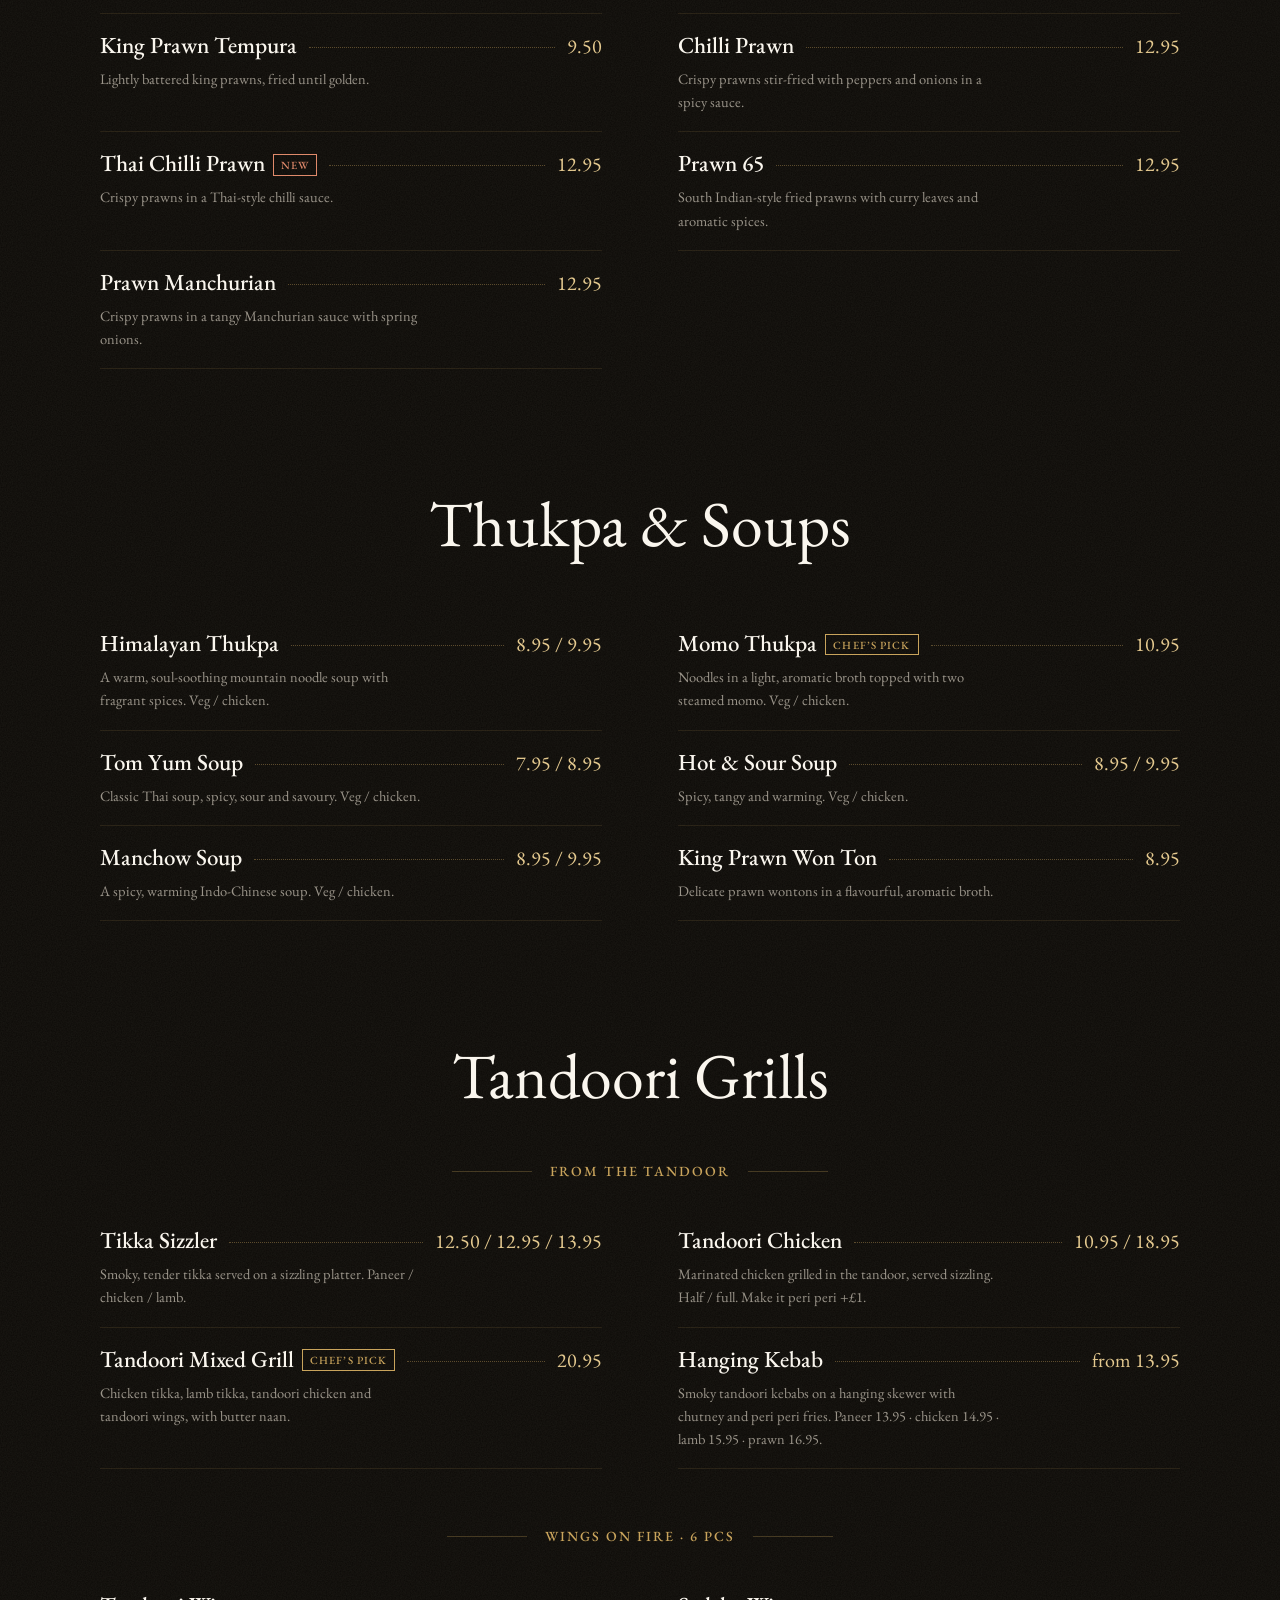
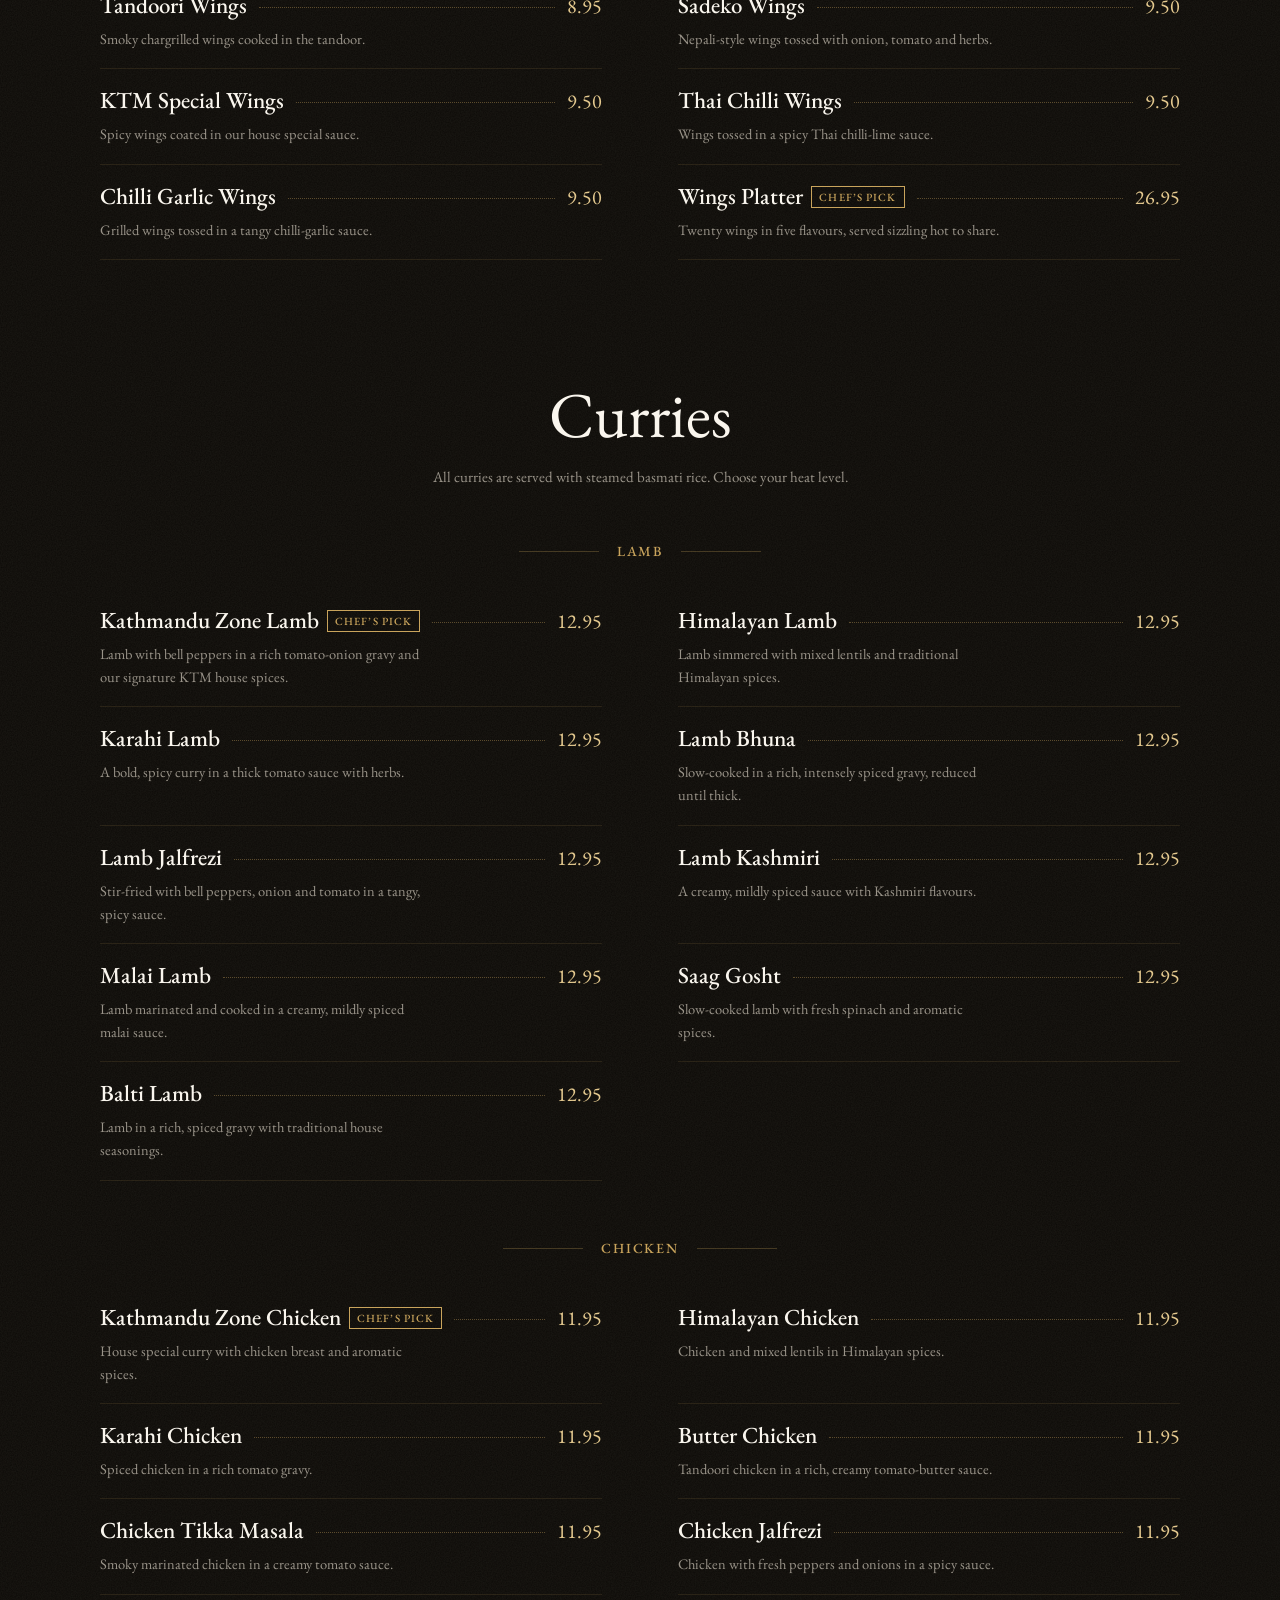
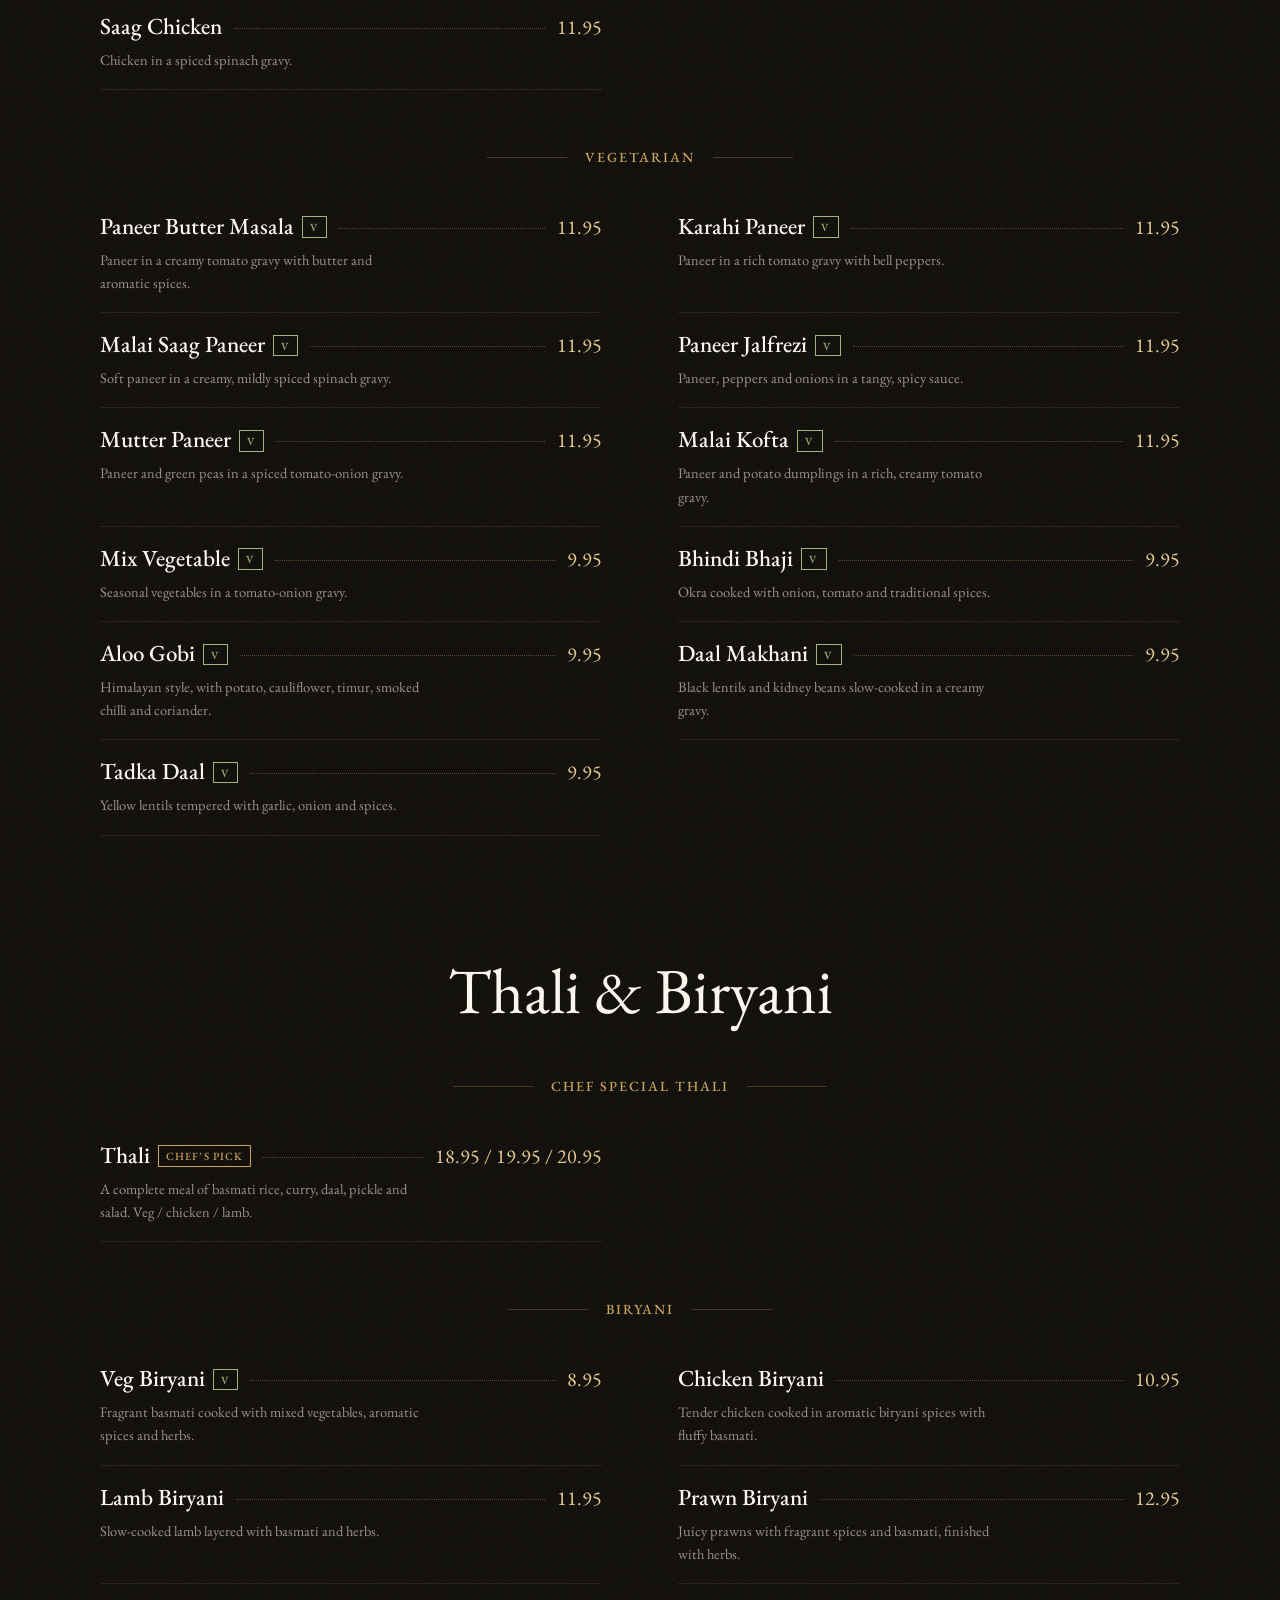
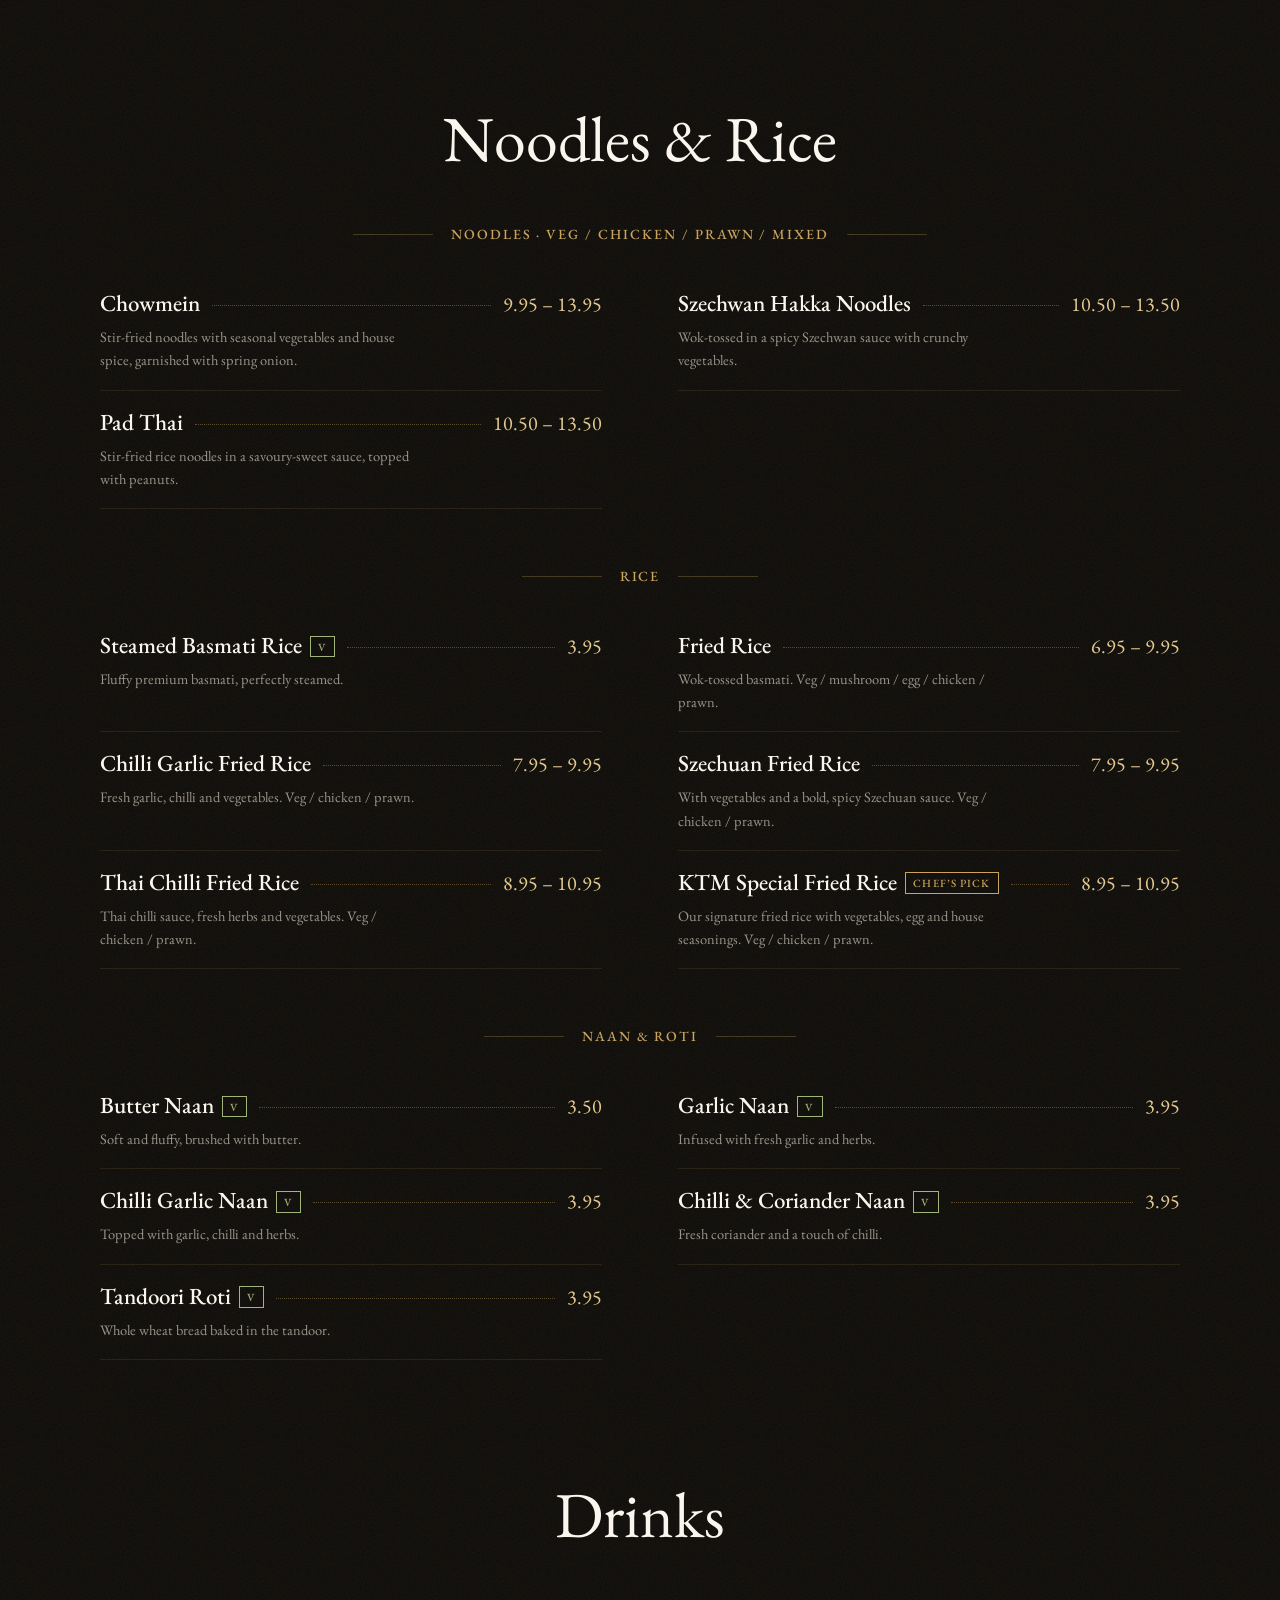
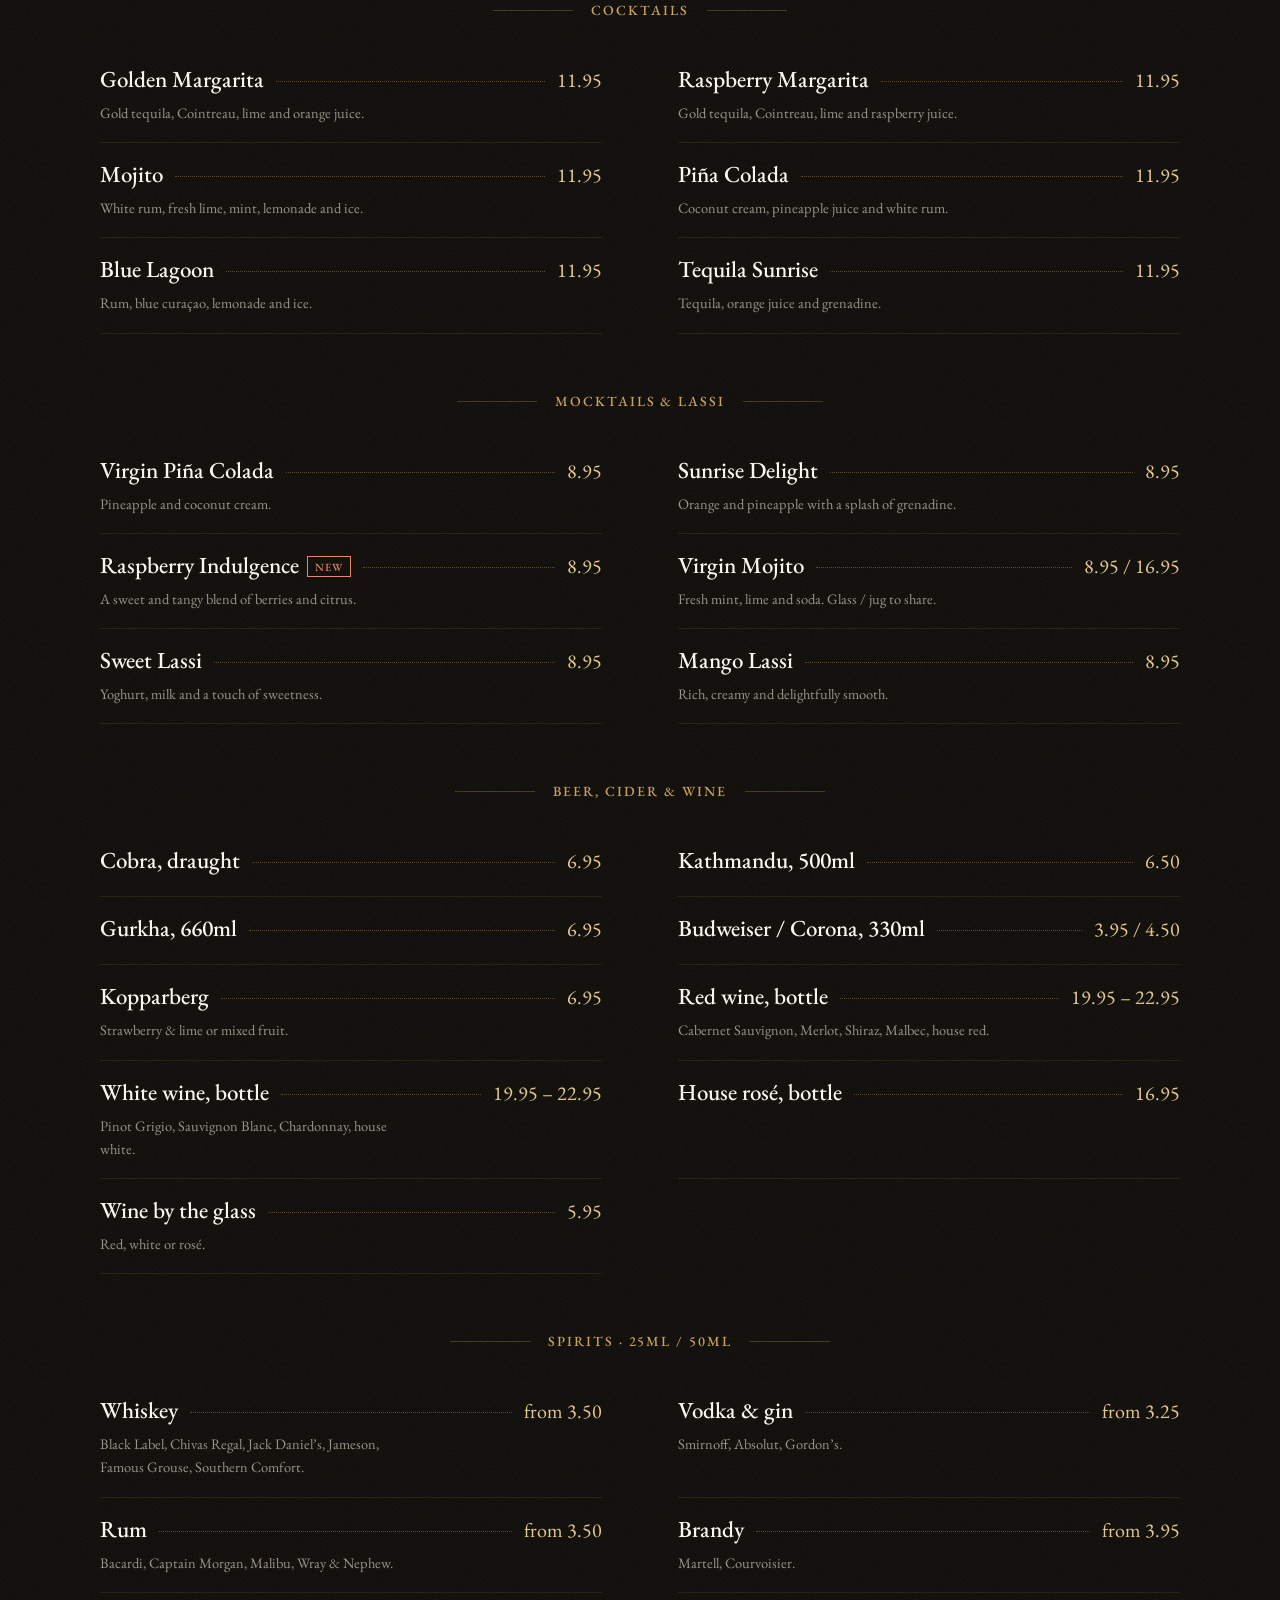
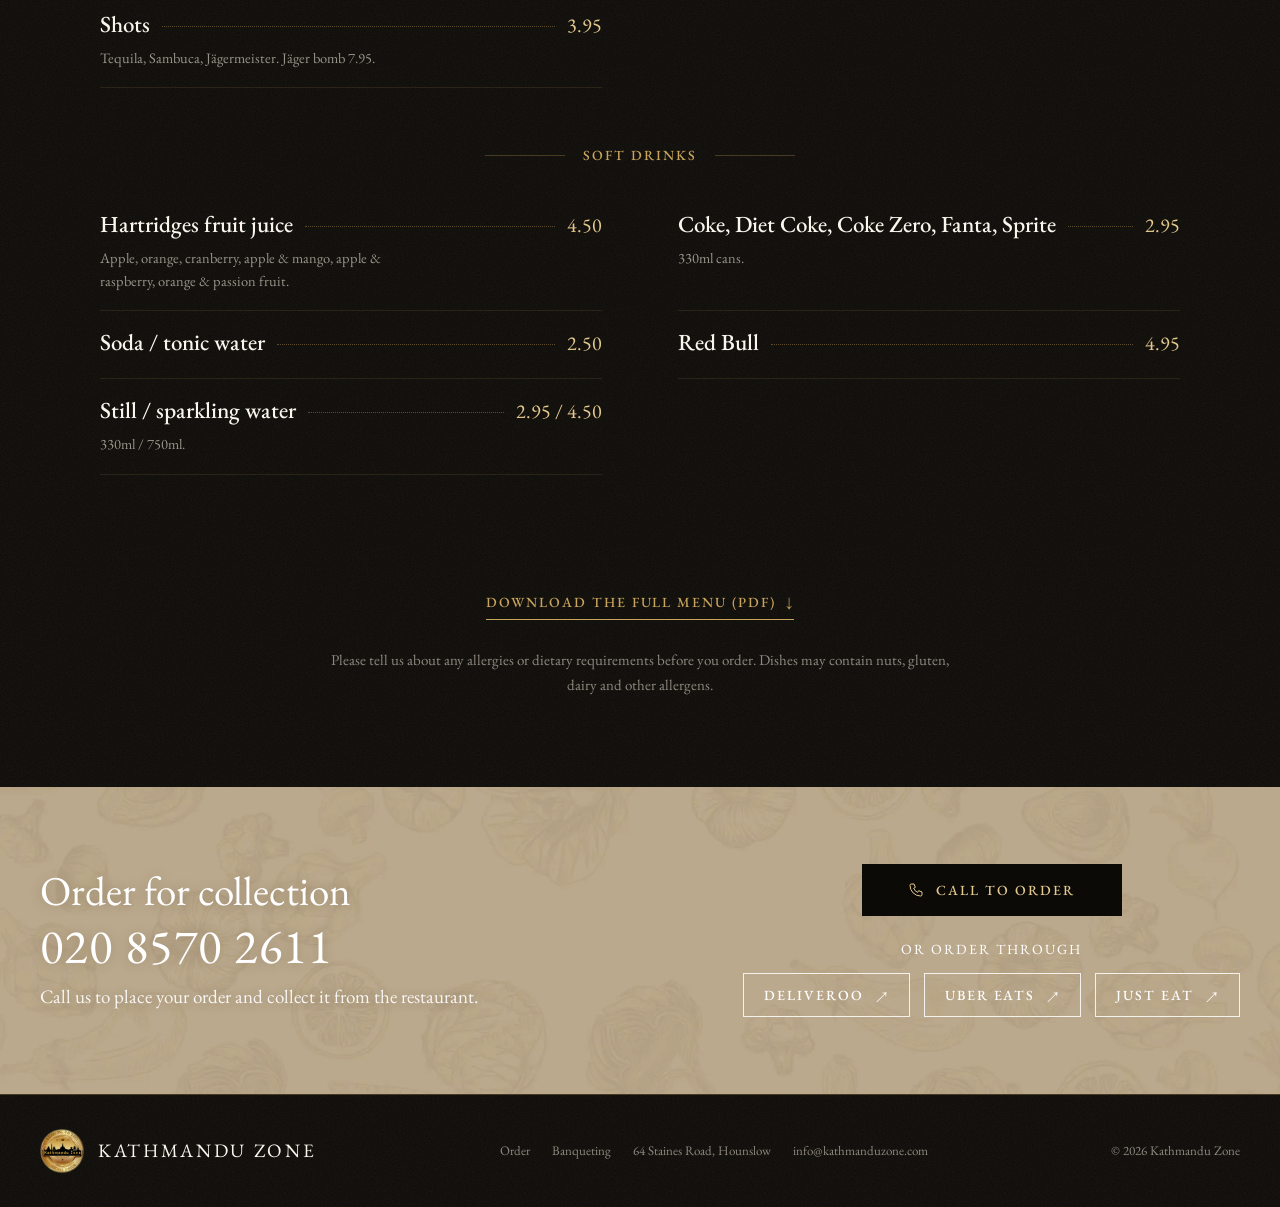
==== commit b1564fbf: "Burger menu: Order online, Call for collection button, hide Find us Co-Authored-By: Claude Opus 5.5 " ====
--- a/menu.html
+++ b/menu.html
@@ -22,11 +22,11 @@
   <div class="header-inner">
     <nav class="nav" id="nav" aria-label="Main">
       <a href="menu.html" aria-current="page">Menu</a>
-      <a href="#order">Order</a>
+      <a href="#order">Order<span class="nav-extra-inline"> online</span></a>
       <a href="index.html#banqueting">Banqueting</a>
-      <a href="index.html#find-us">Find us</a>
+      <a href="index.html#find-us" class="nav-desk">Find us</a>
       <a href="index.html#book" class="nav-extra">Book a table</a>
-      <a href="tel:02085702611" class="nav-extra">020 8570 2611</a>
+      <a href="tel:02085702611" class="nav-extra nav-call">Call for collection</a>
     </nav>
     <a href="index.html" class="brand" aria-label="Kathmandu Zone home"><img src="images/logo.webp" alt="Kathmandu Zone" width="62" height="62"></a>
     <div class="header-actions">
--- a/css/style.css
+++ b/css/style.css
@@ -361,7 +361,7 @@
 .testimonials h2 { font-size: clamp(36px, 4.4vw, 54px); font-weight: 400; letter-spacing: .1em; text-transform: uppercase; color: #fff; }
 .t-rule { display: block; width: 64px; height: 3px; background: #fff; margin: 26px auto 0; }
 .testimonials h2 { text-shadow: 0 1px 12px rgba(60, 42, 18, .25); }
-.reviews-widget { margin-top: 44px; min-height: 120px; }
+.reviews-widget { margin-top: 44px; min-height: 120px; text-align: left; }
 .btn.light { --b: rgba(255, 255, 255, .85); color: #fff; }
 .btn.light::before { background: #fff; }
 .btn.light:hover, .btn.light:focus-visible { color: var(--ink); }
@@ -521,6 +521,13 @@
   }
   .nav a { font-family: var(--serif); font-size: 34px; letter-spacing: .04em; text-transform: none; }
   .nav .nav-extra { display: block; }
+  .nav .nav-desk { display: none; }
+  .nav .nav-call {
+    margin-top: 14px; padding: 16px 34px; background: var(--gold); color: var(--black);
+    font-family: var(--sans); font-size: 15px; letter-spacing: .14em; text-transform: uppercase;
+  }
+  .nav .nav-call::after { display: none; }
+  .nav .nav-call:hover { color: var(--black); background: var(--gold-light); }
   .nav-open .nav { opacity: 1; visibility: visible; }
   .nav-open .site-header { background-color: var(--black); }
 
@@ -549,7 +556,7 @@
   .site-footer { padding-bottom: 80px; }
 }
 
-@media (min-width: 901px) { .nav .nav-extra { display: none; } }
+@media (min-width: 901px) { .nav .nav-extra, .nav .nav-extra-inline { display: none; } }
 
 @media (max-width: 560px) {
   body { font-size: 16px; }
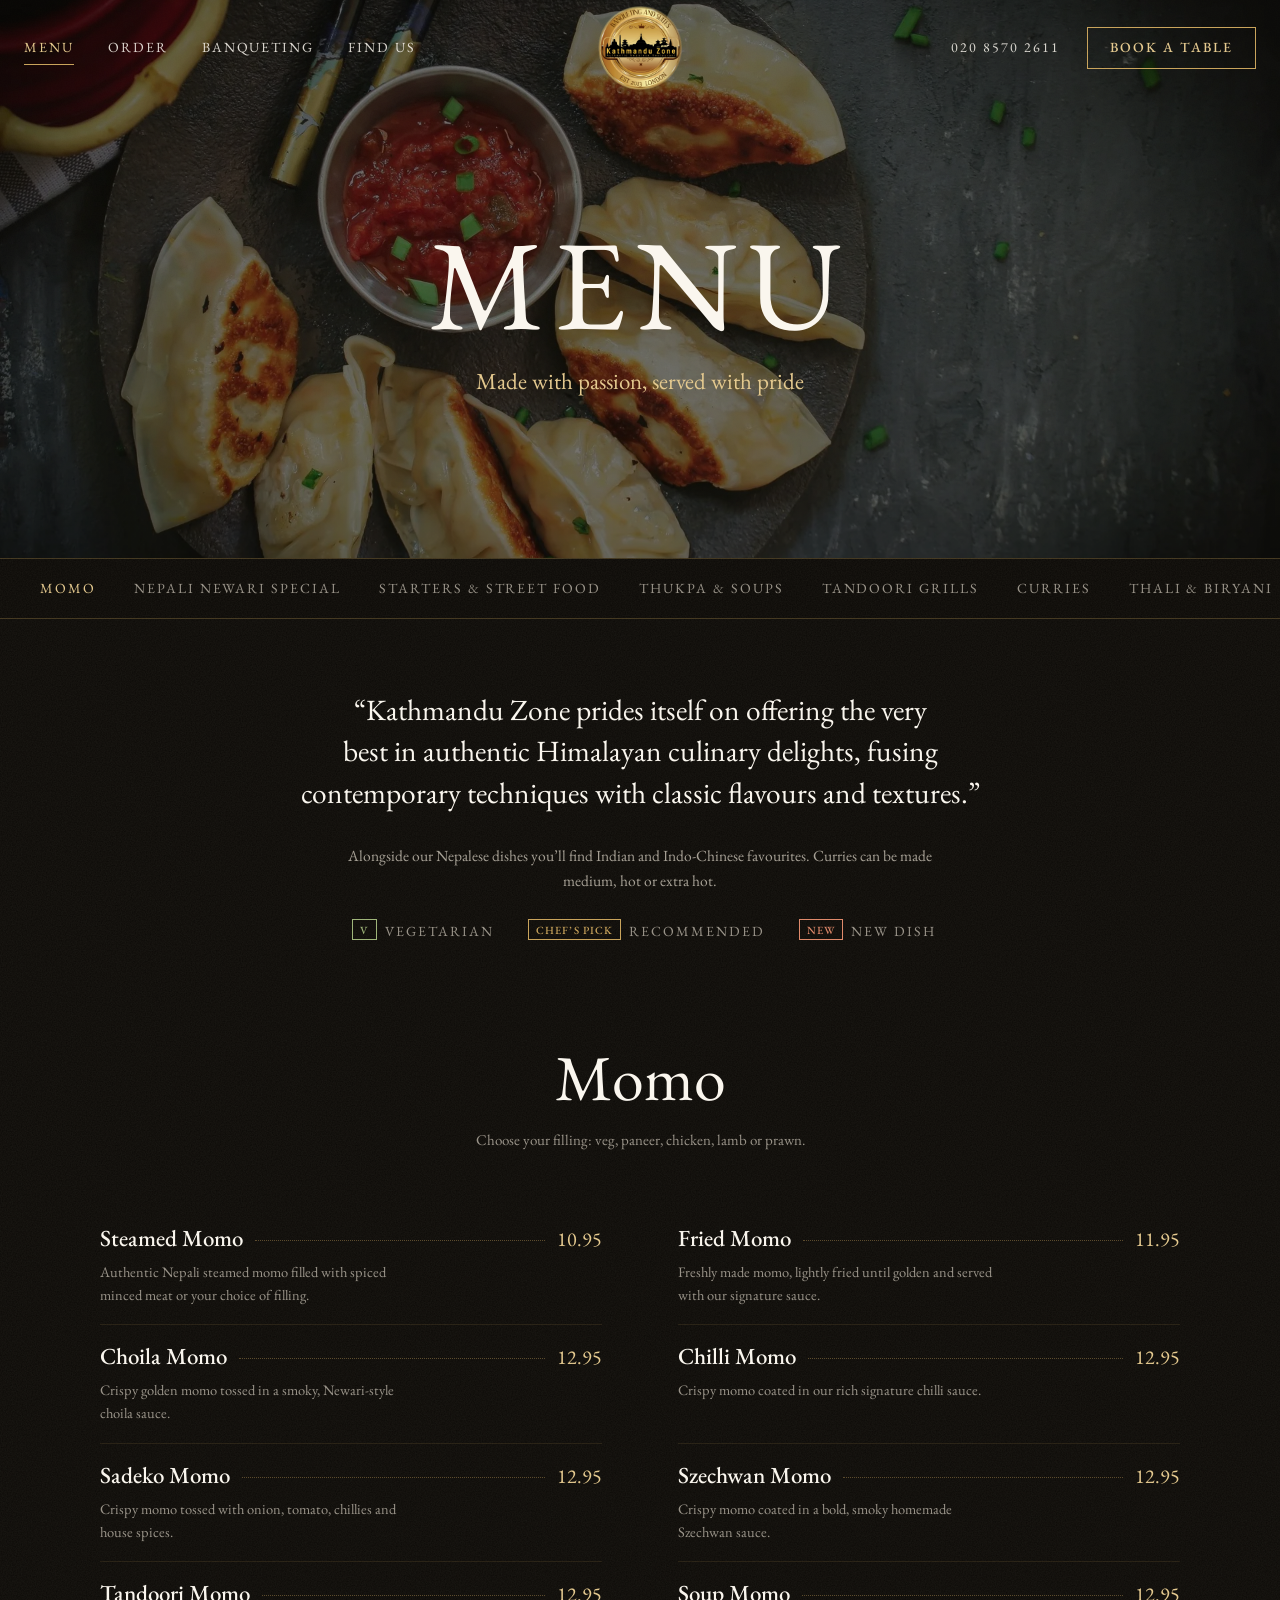
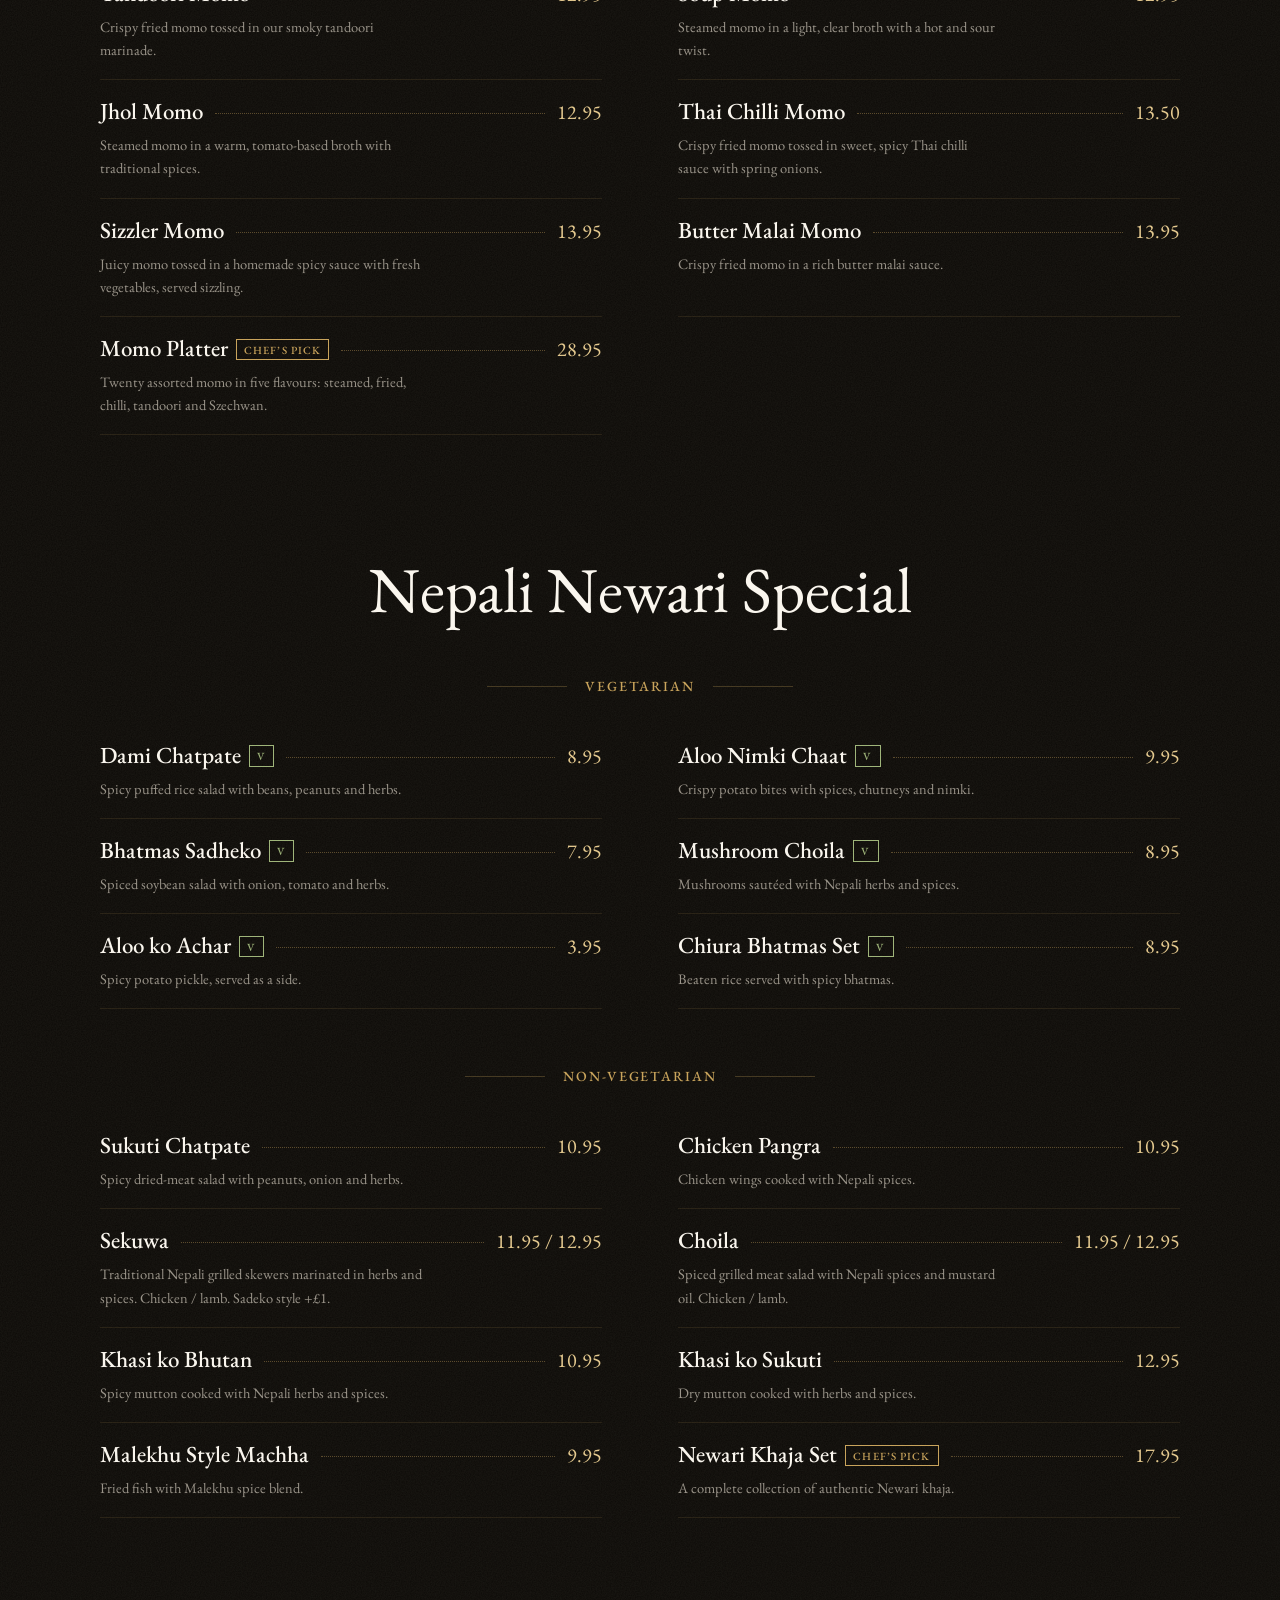
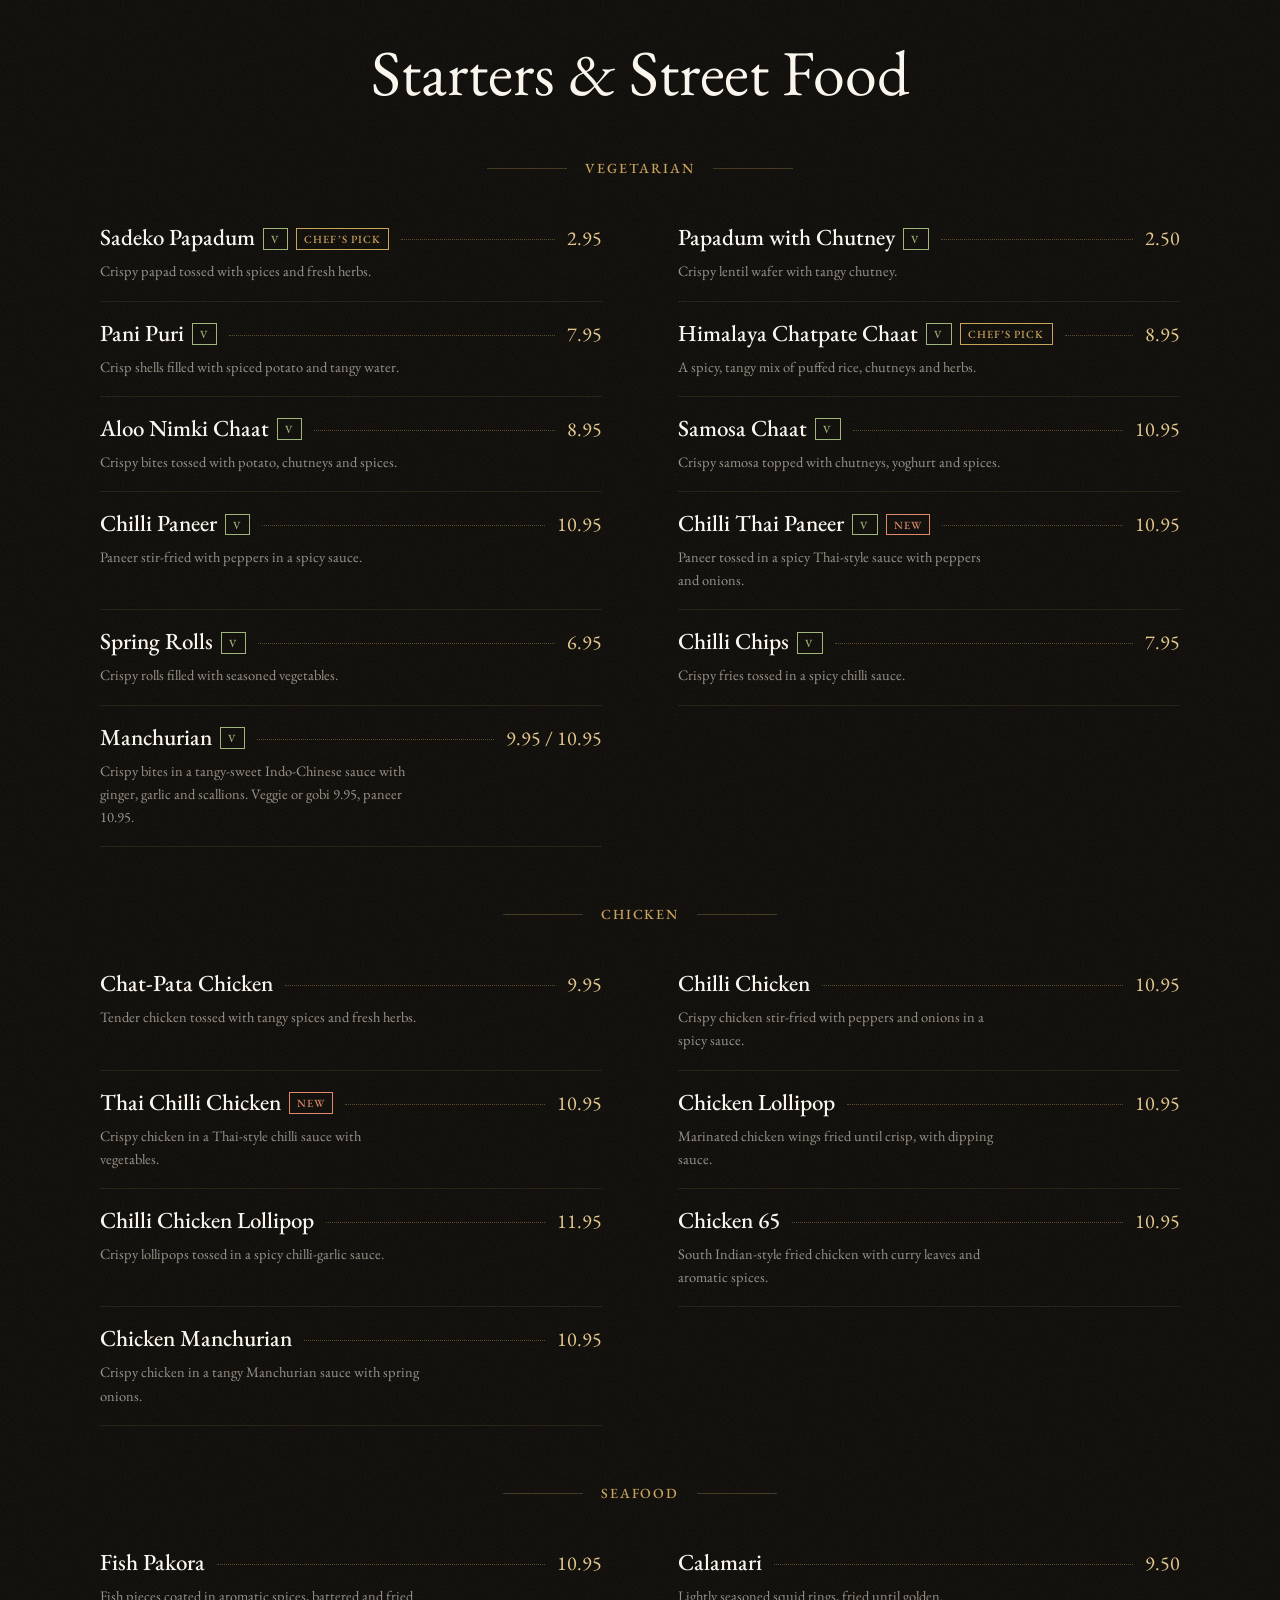
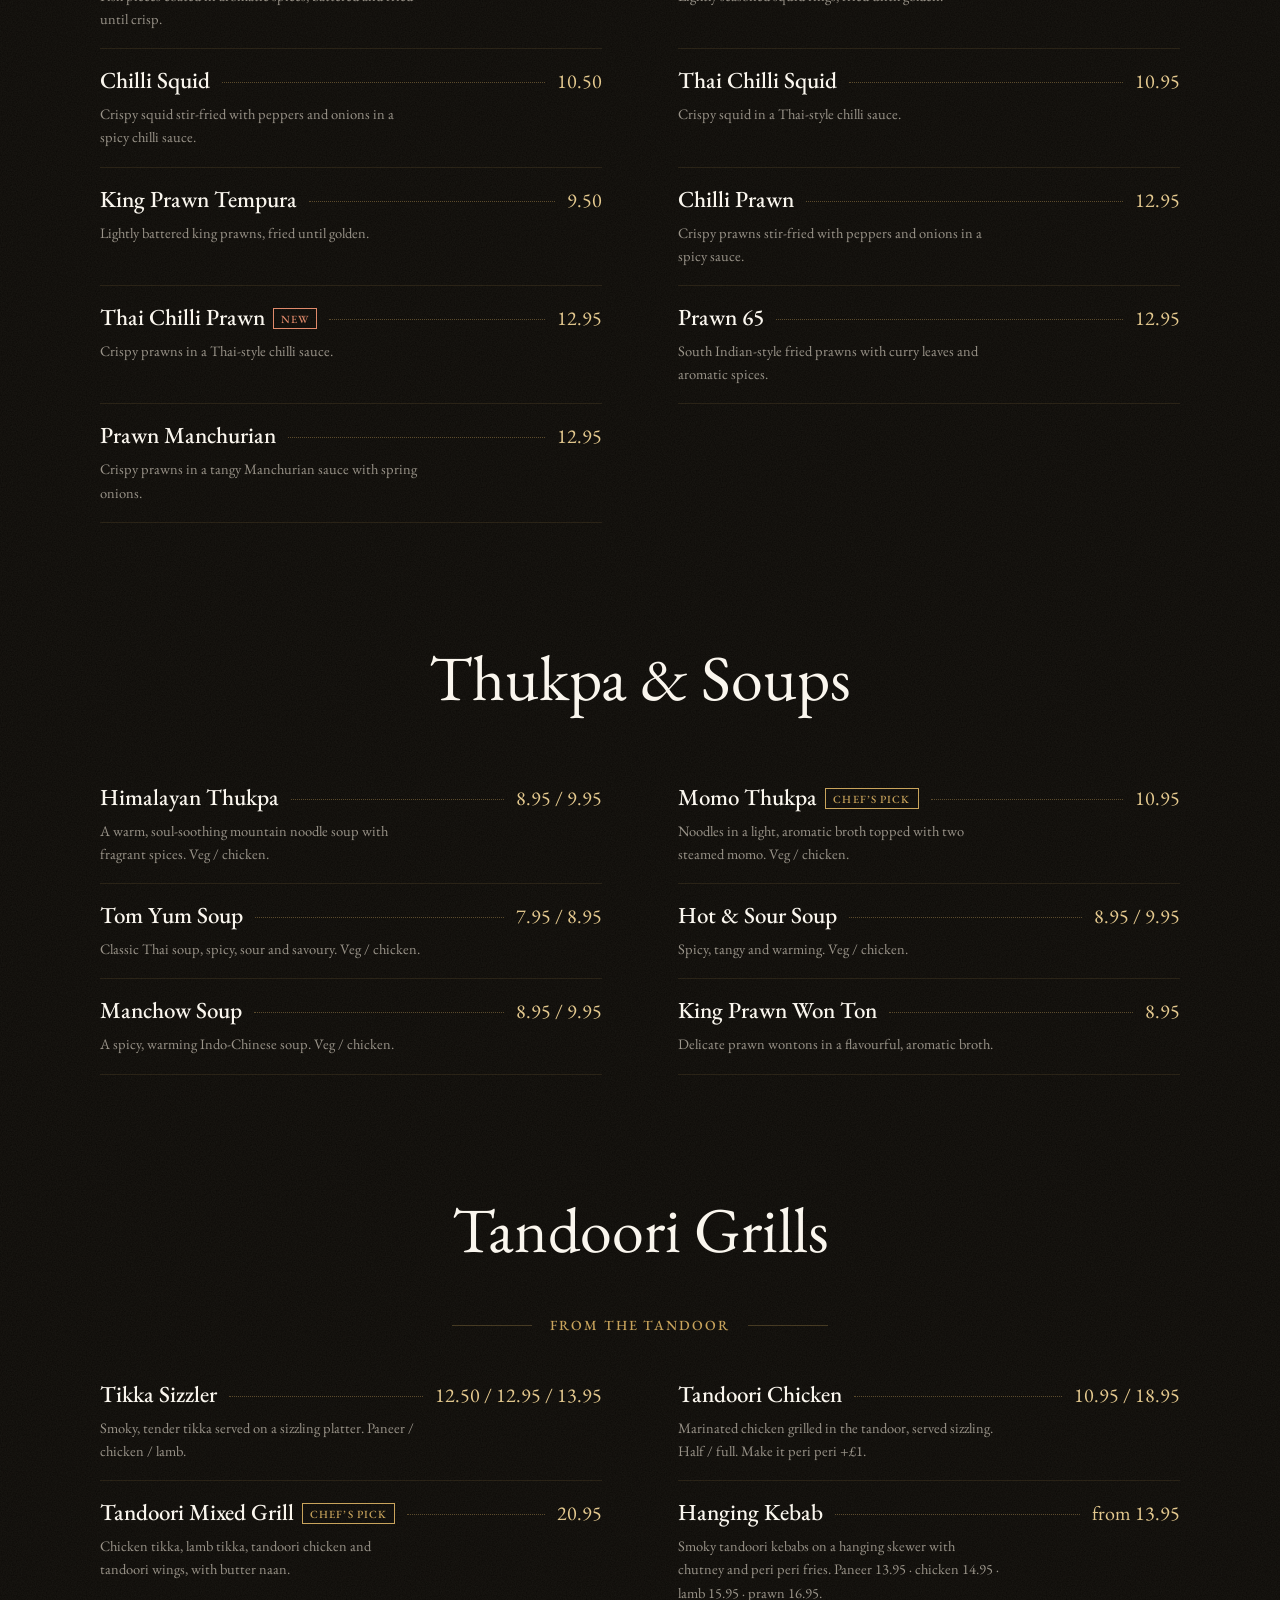
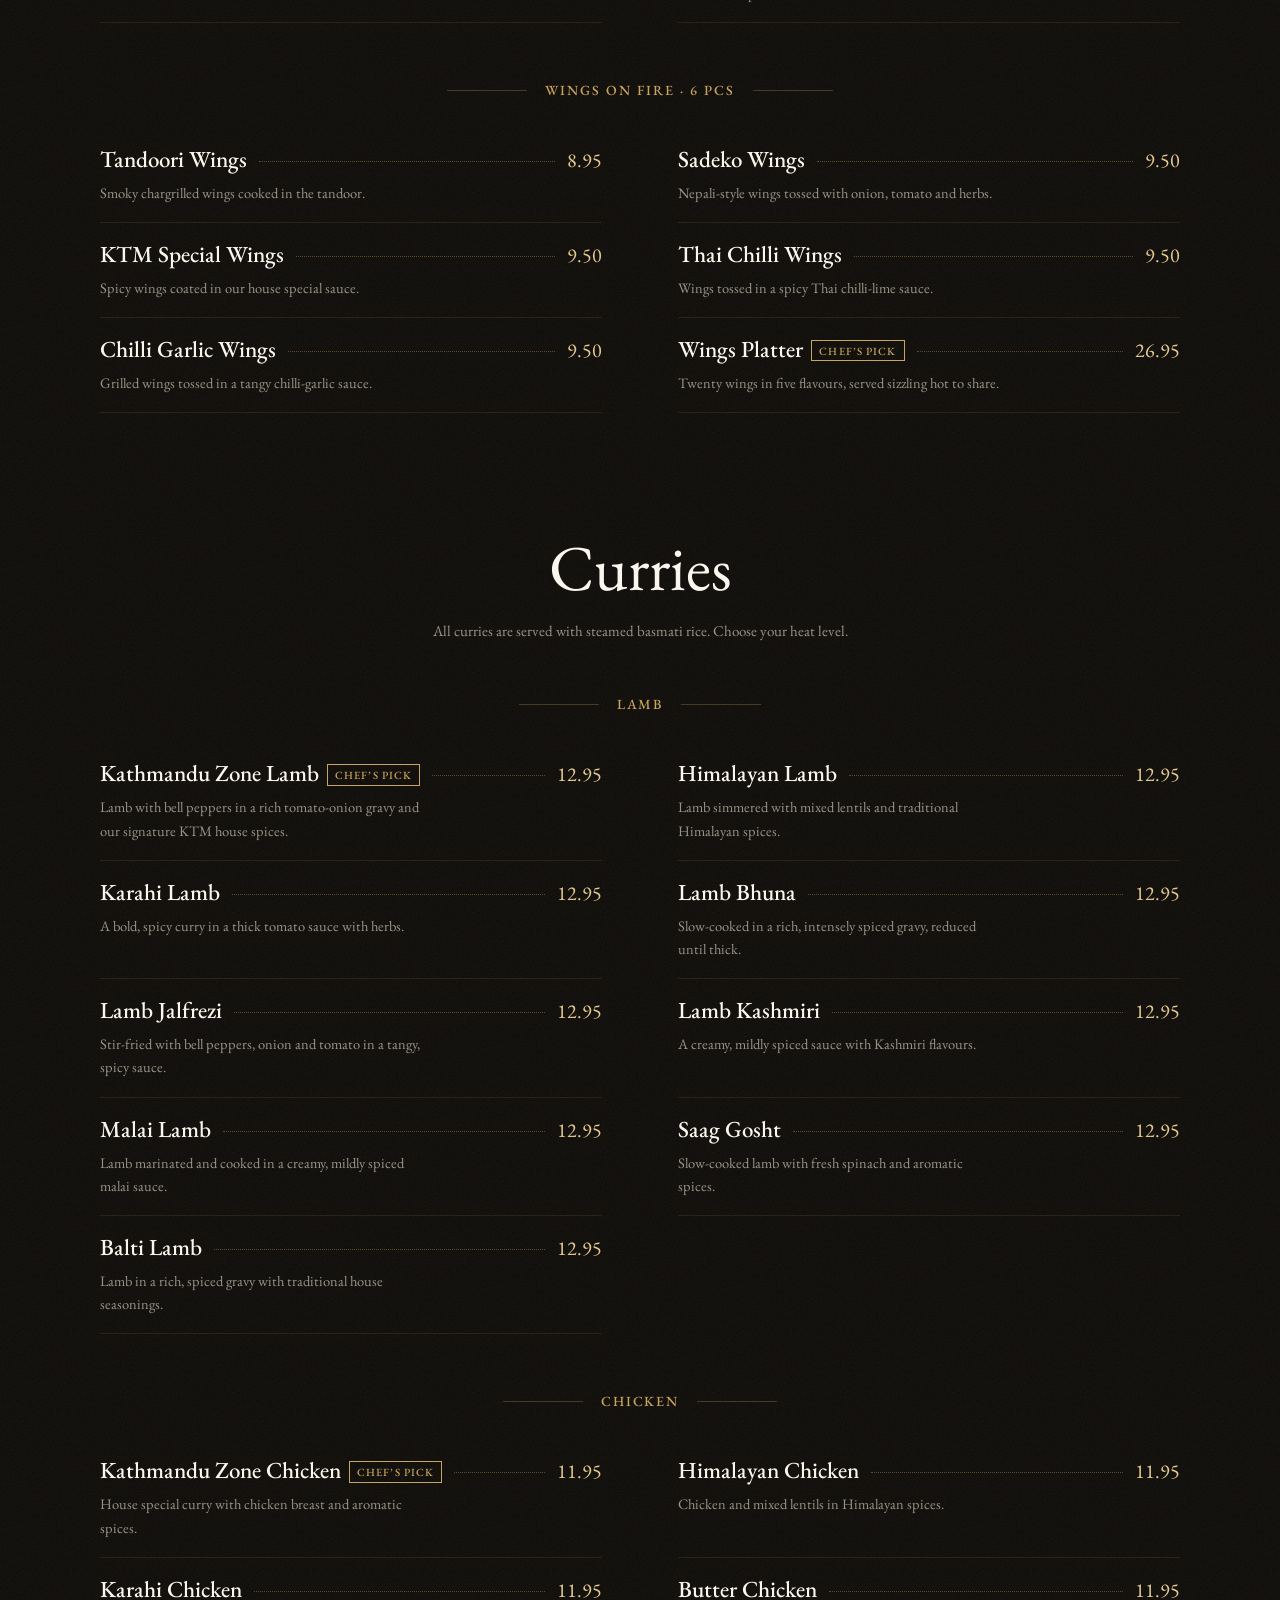
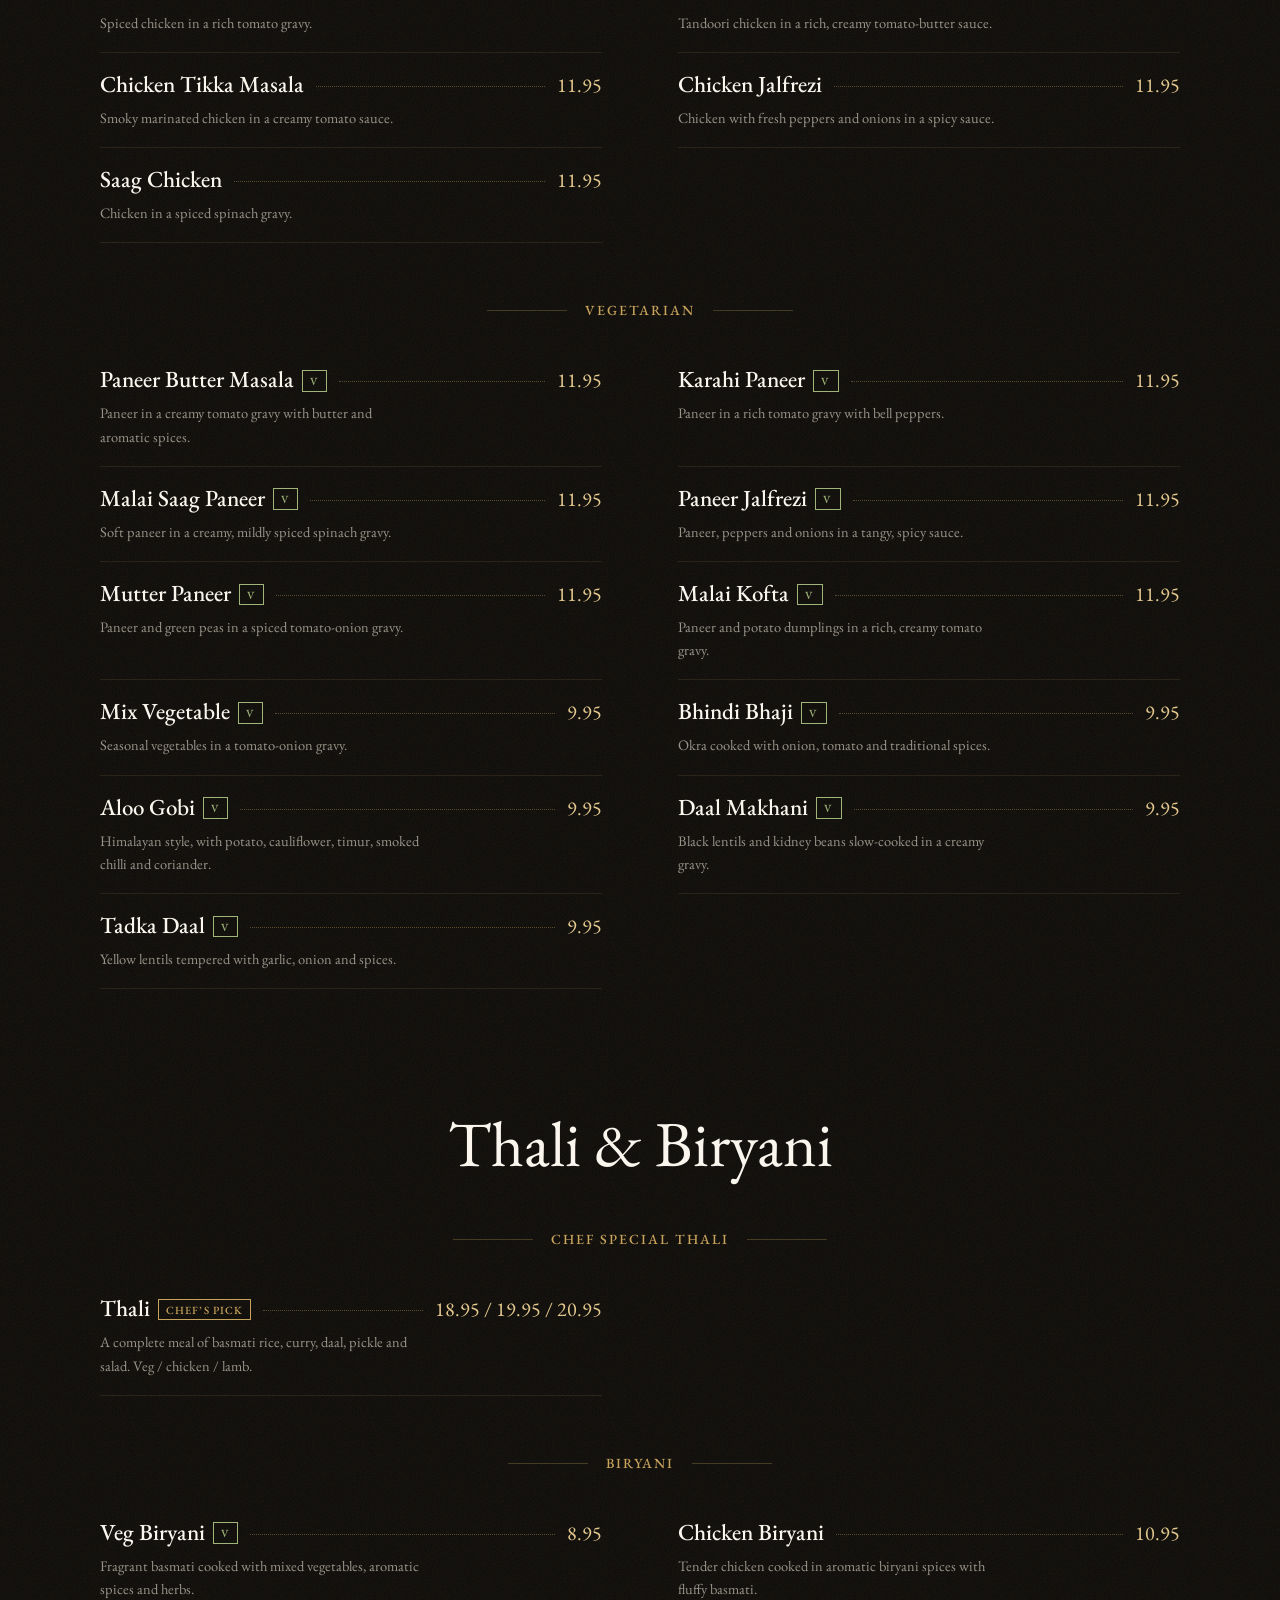
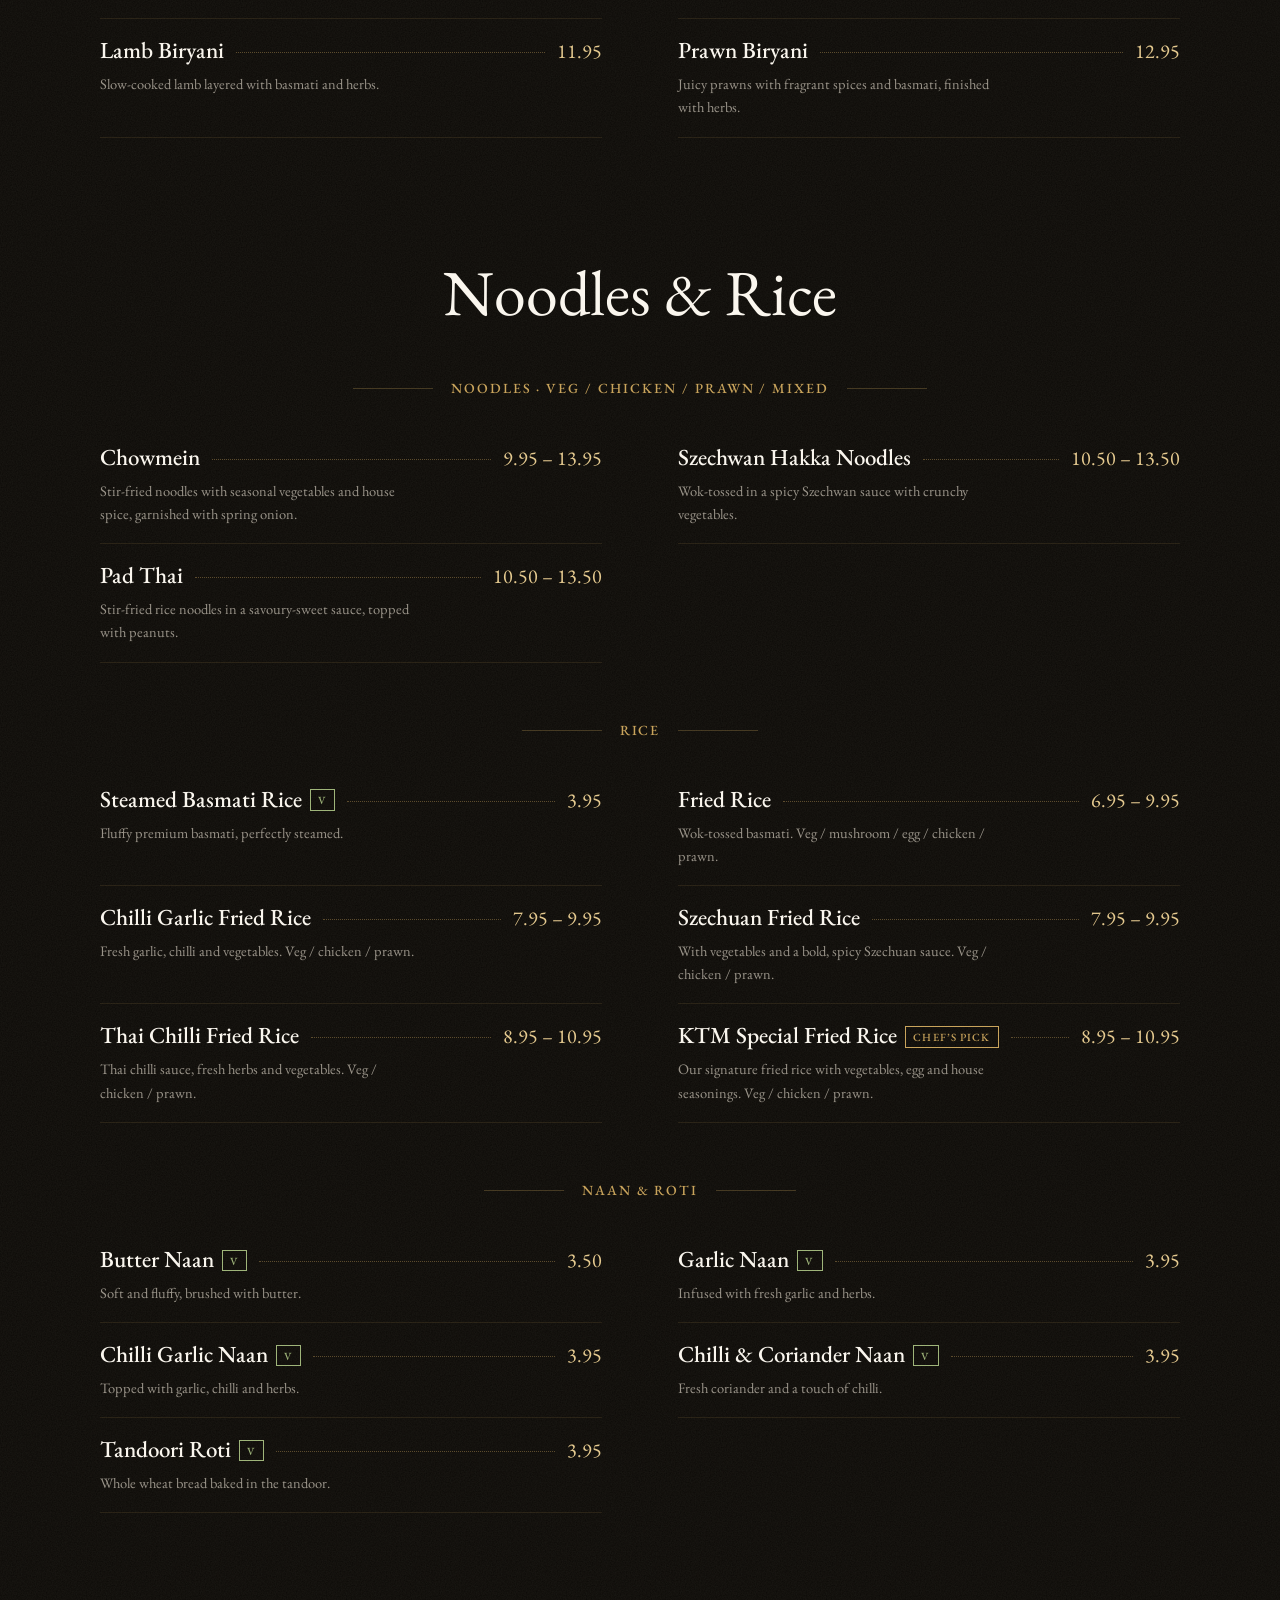
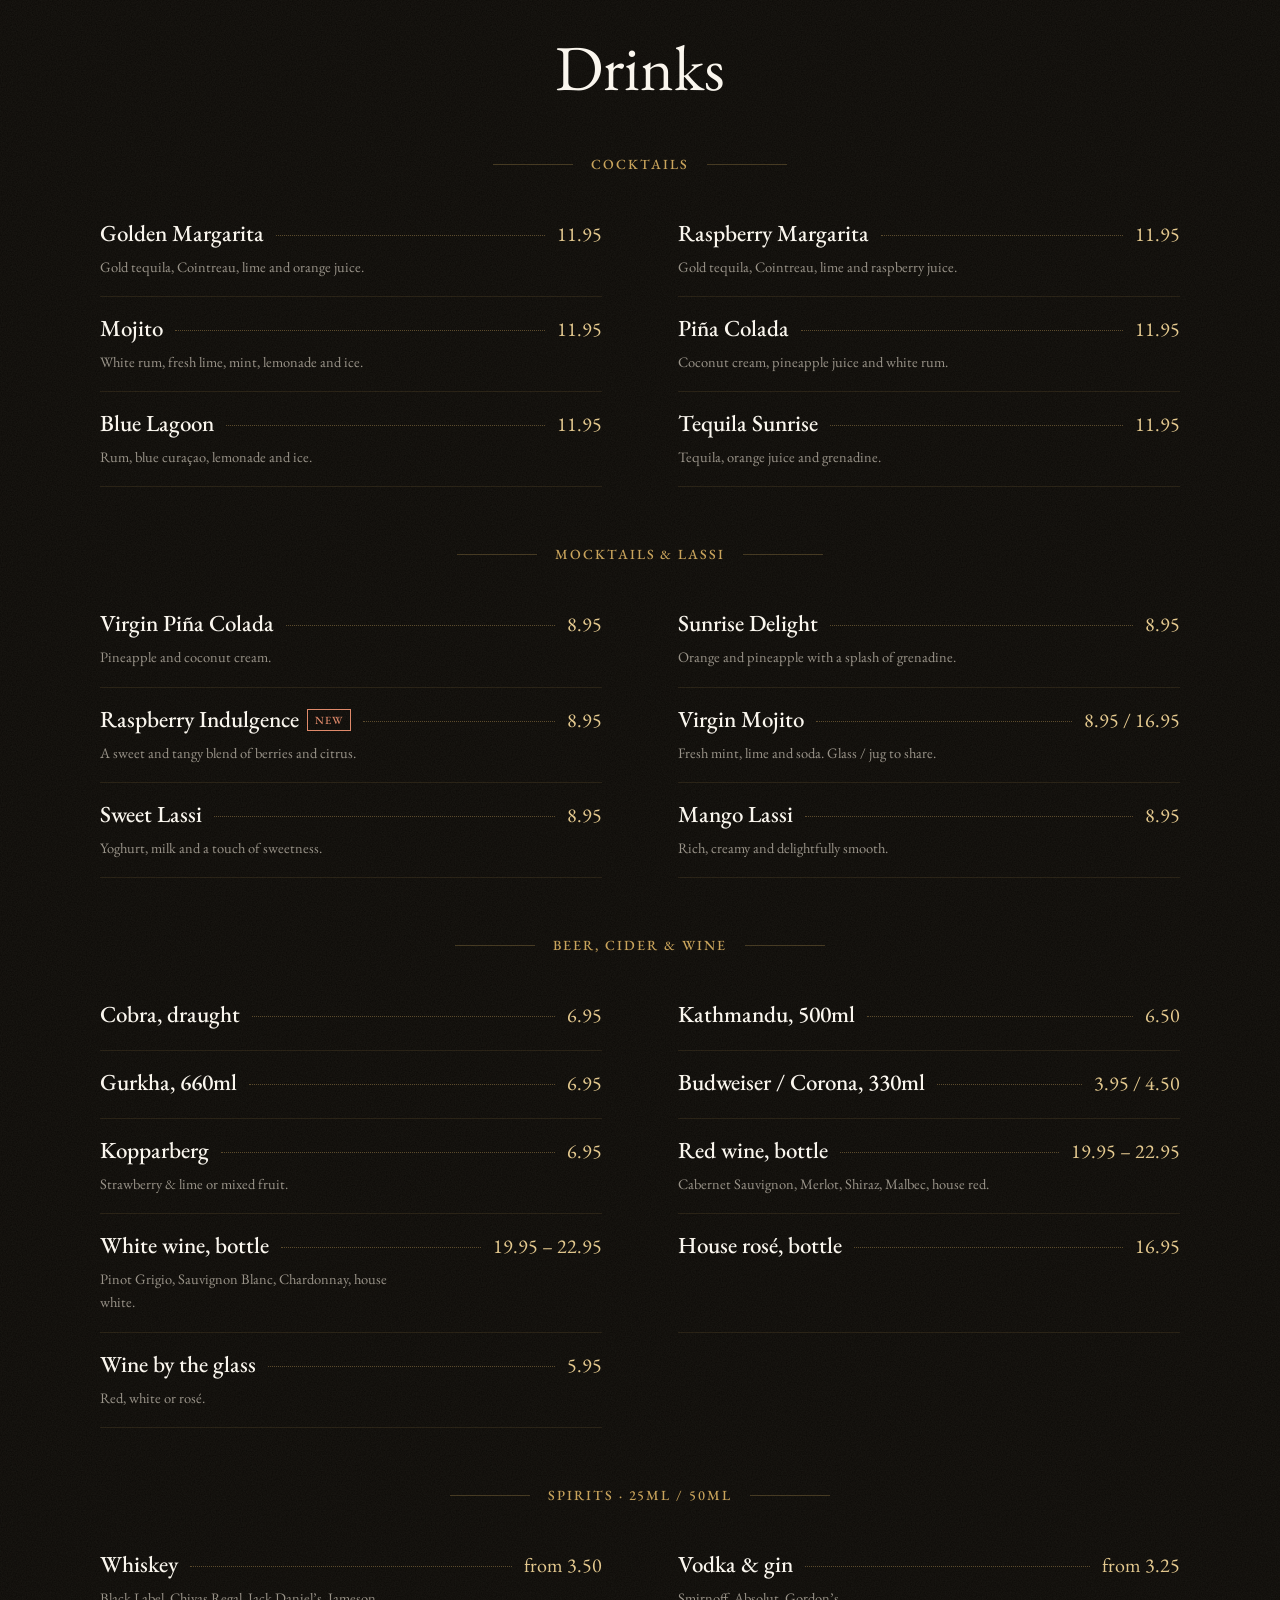
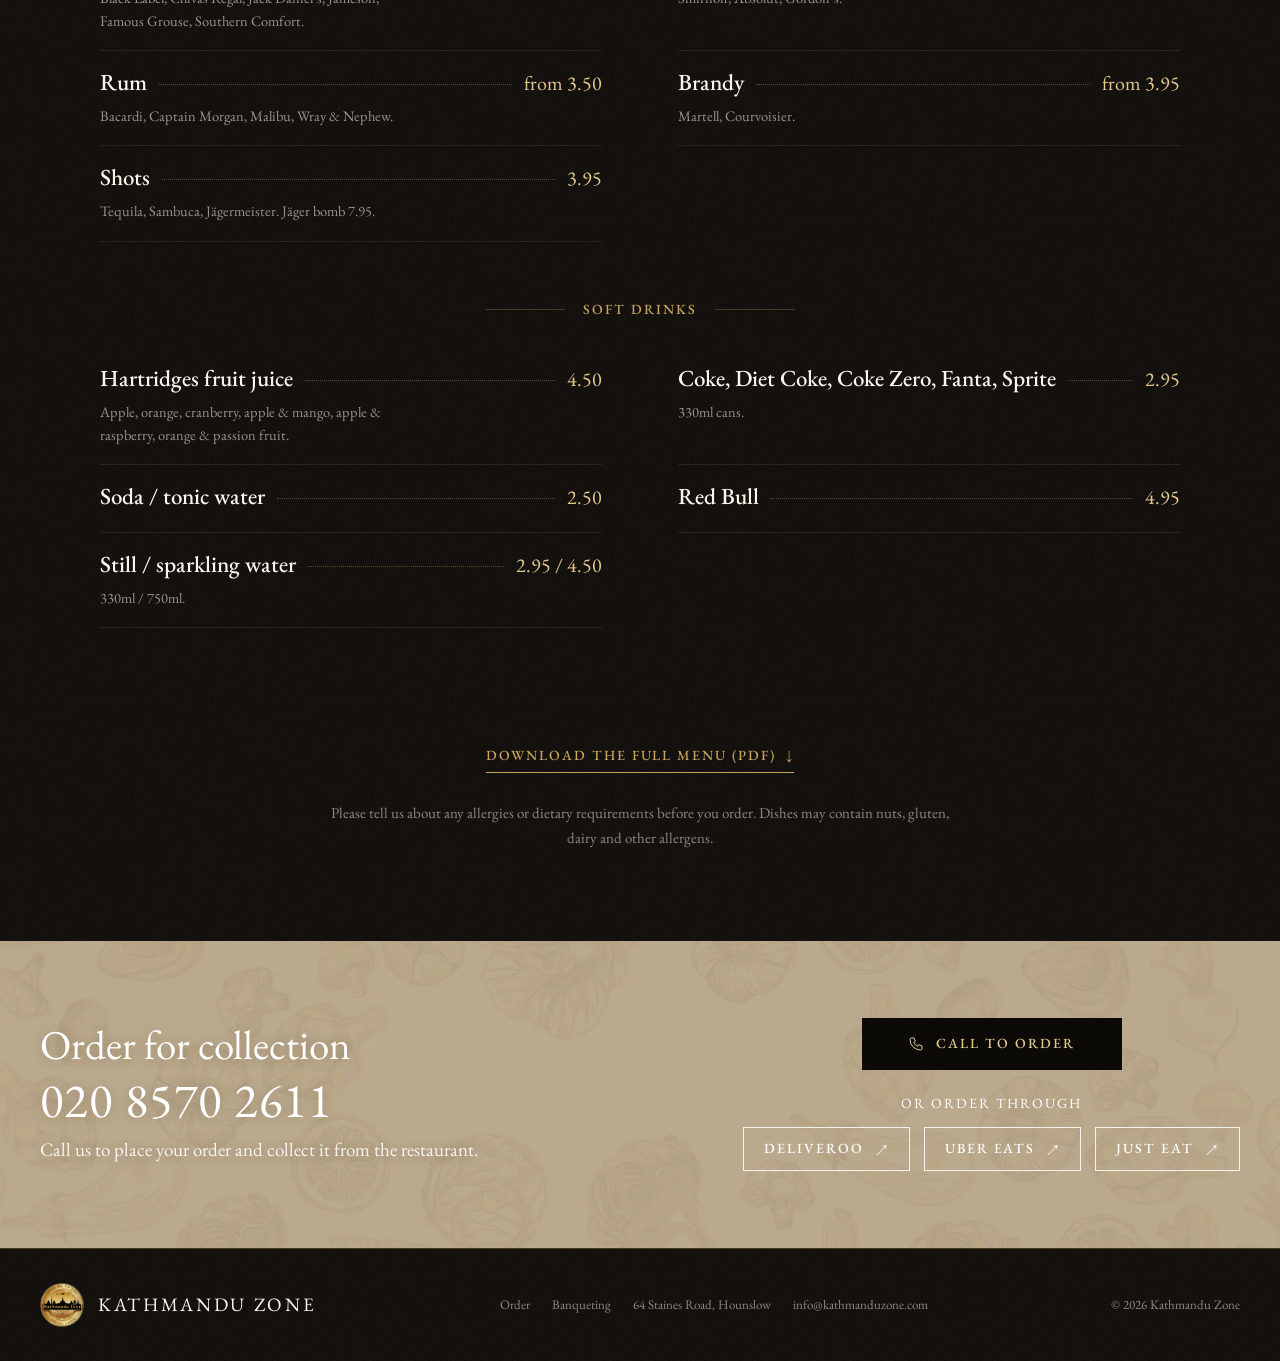
==== commit 27e4bbdc: "Momo video trim and speeds, menu hero and quote, mobile banqueting order - Momo clip starts on momos" ====
--- a/menu.html
+++ b/menu.html
@@ -39,7 +39,7 @@
 
 <main>
   <section class="page-hero">
-    <div class="bg" aria-hidden="true"><img src="images/wok-fire.webp" alt="" width="1600" height="900"></div>
+    <div class="bg" aria-hidden="true"><img src="images/hero-momo.webp" alt="" width="1920" height="1080"></div>
     <div>
       <h1 class="rise" style="--d:.3s">Menu</h1>
       <p class="rise" style="--d:.5s">Made with passion, served with pride</p>
@@ -50,7 +50,8 @@
 
   <div class="menu-intro">
     <div class="container">
-      <p>Authentic Nepalese cooking alongside Indian and Indo-Chinese dishes. Curries can be made medium, hot or extra hot.</p>
+      <p class="menu-quote">“Kathmandu Zone prides itself on offering the very best in authentic Himalayan culinary delights, fusing contemporary techniques with classic flavours and textures.”</p>
+      <p>Alongside our Nepalese dishes you’ll find Indian and Indo-Chinese favourites. Curries can be made medium, hot or extra hot.</p>
       <div class="legend">
         <span><span class="tag v">V</span> Vegetarian</span>
         <span><span class="tag sig">Chef’s pick</span> Recommended</span>
--- a/css/style.css
+++ b/css/style.css
@@ -453,6 +453,7 @@
 
 .menu-intro { padding: 70px 0 10px; text-align: center; }
 .menu-intro p { max-width: 640px; margin: 0 auto 26px; color: rgba(243, 235, 220, .66); font-size: 15.5px; }
+.menu-intro .menu-quote { max-width: 820px; margin-bottom: 30px; font-size: clamp(23px, 2.3vw, 30px); line-height: 1.4; color: var(--ivory); text-wrap: balance; }
 .legend { display: flex; justify-content: center; gap: 26px; flex-wrap: wrap; font-size: 14px; letter-spacing: .14em; text-transform: uppercase; color: rgba(243, 235, 220, .6); }
 .legend span { display: inline-flex; align-items: center; gap: 8px; }
 
@@ -534,6 +535,11 @@
   .feature, .banquet-grid, .order-inner { grid-template-columns: 1fr; }
   .order-main { text-align: center; }
   .feature.flip .feature-media { order: 0; }
+  /* banqueting on mobile: heading first, then the photos, then the details */
+  .banquet-grid { row-gap: 0; }
+  .banquet-text { display: contents; }
+  .banquet-text .title { order: -1; margin-bottom: 34px; }
+  .banquet-grid .collage { margin-bottom: 44px; }
   .feature-text { max-width: none; }
   .inset-img { right: 4%; }
   .dishes { grid-template-columns: 1fr; gap: 44px; max-width: 460px; margin-inline: auto; }
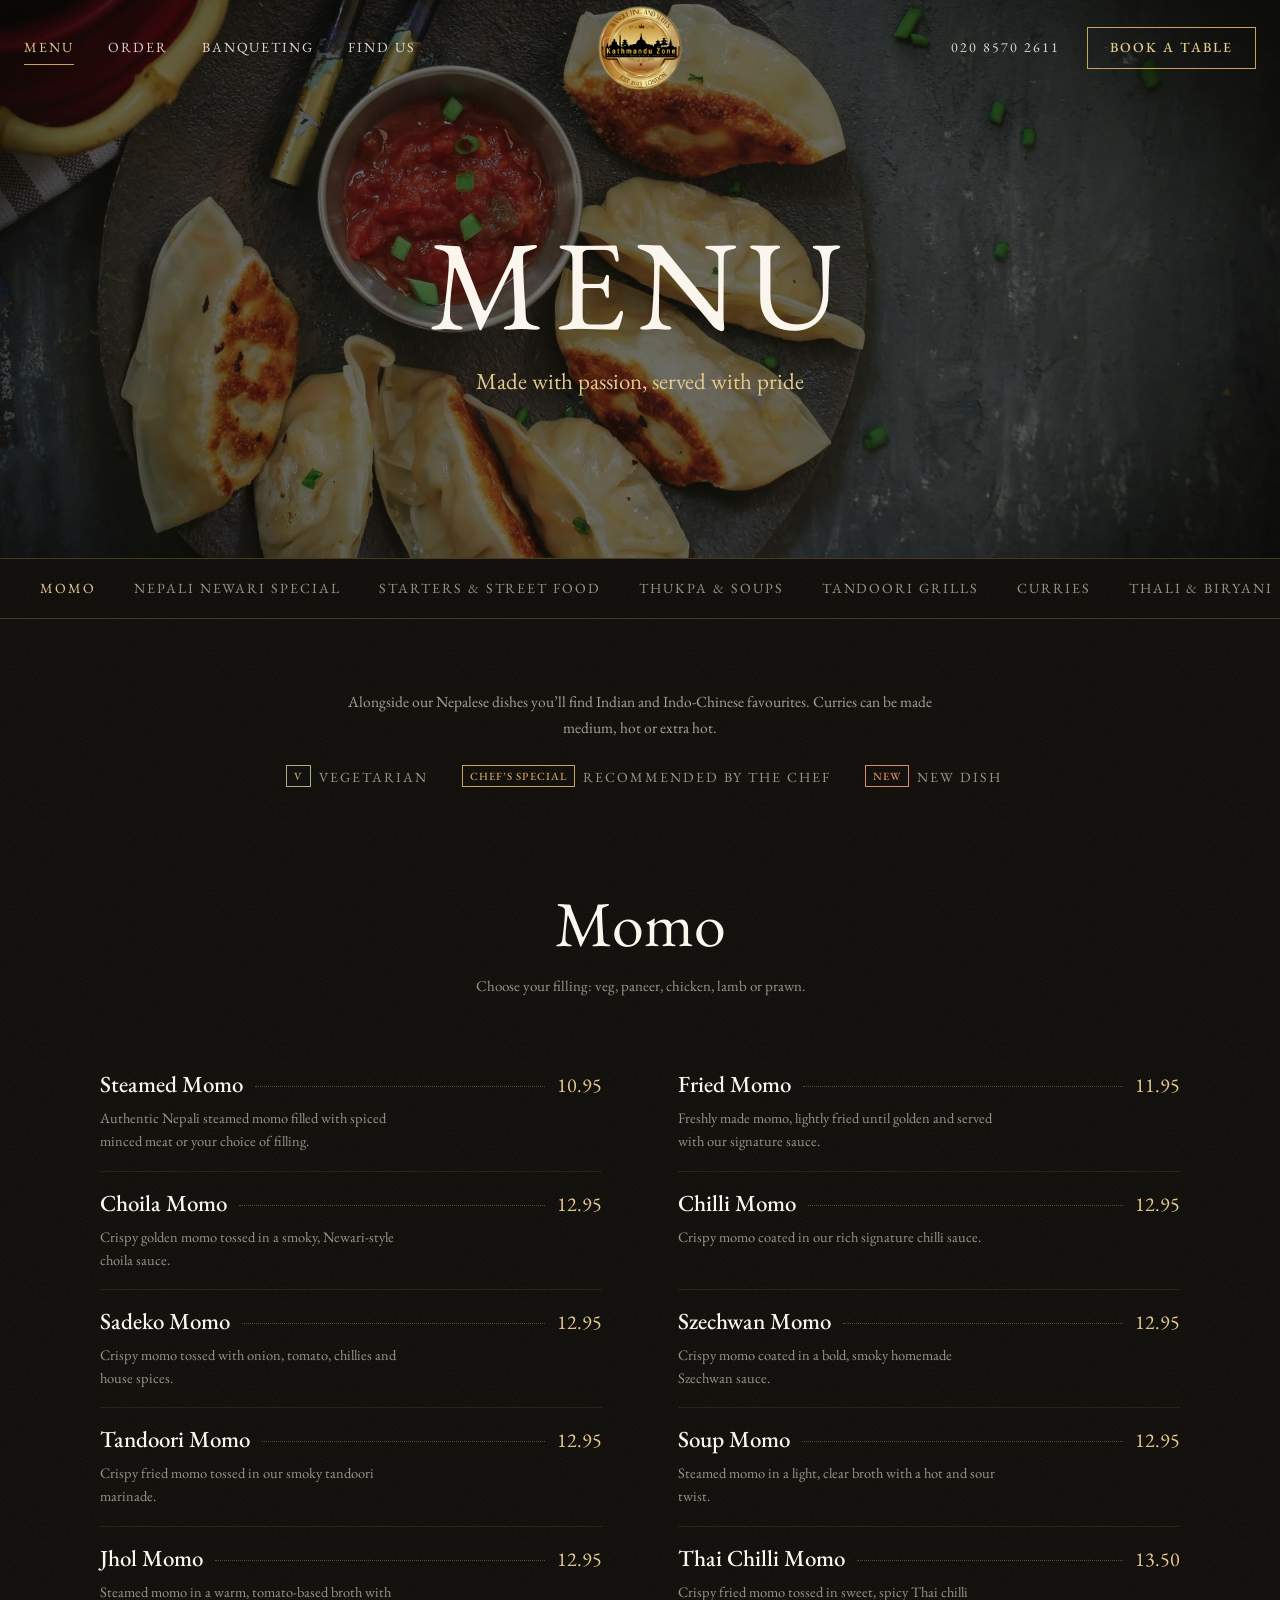
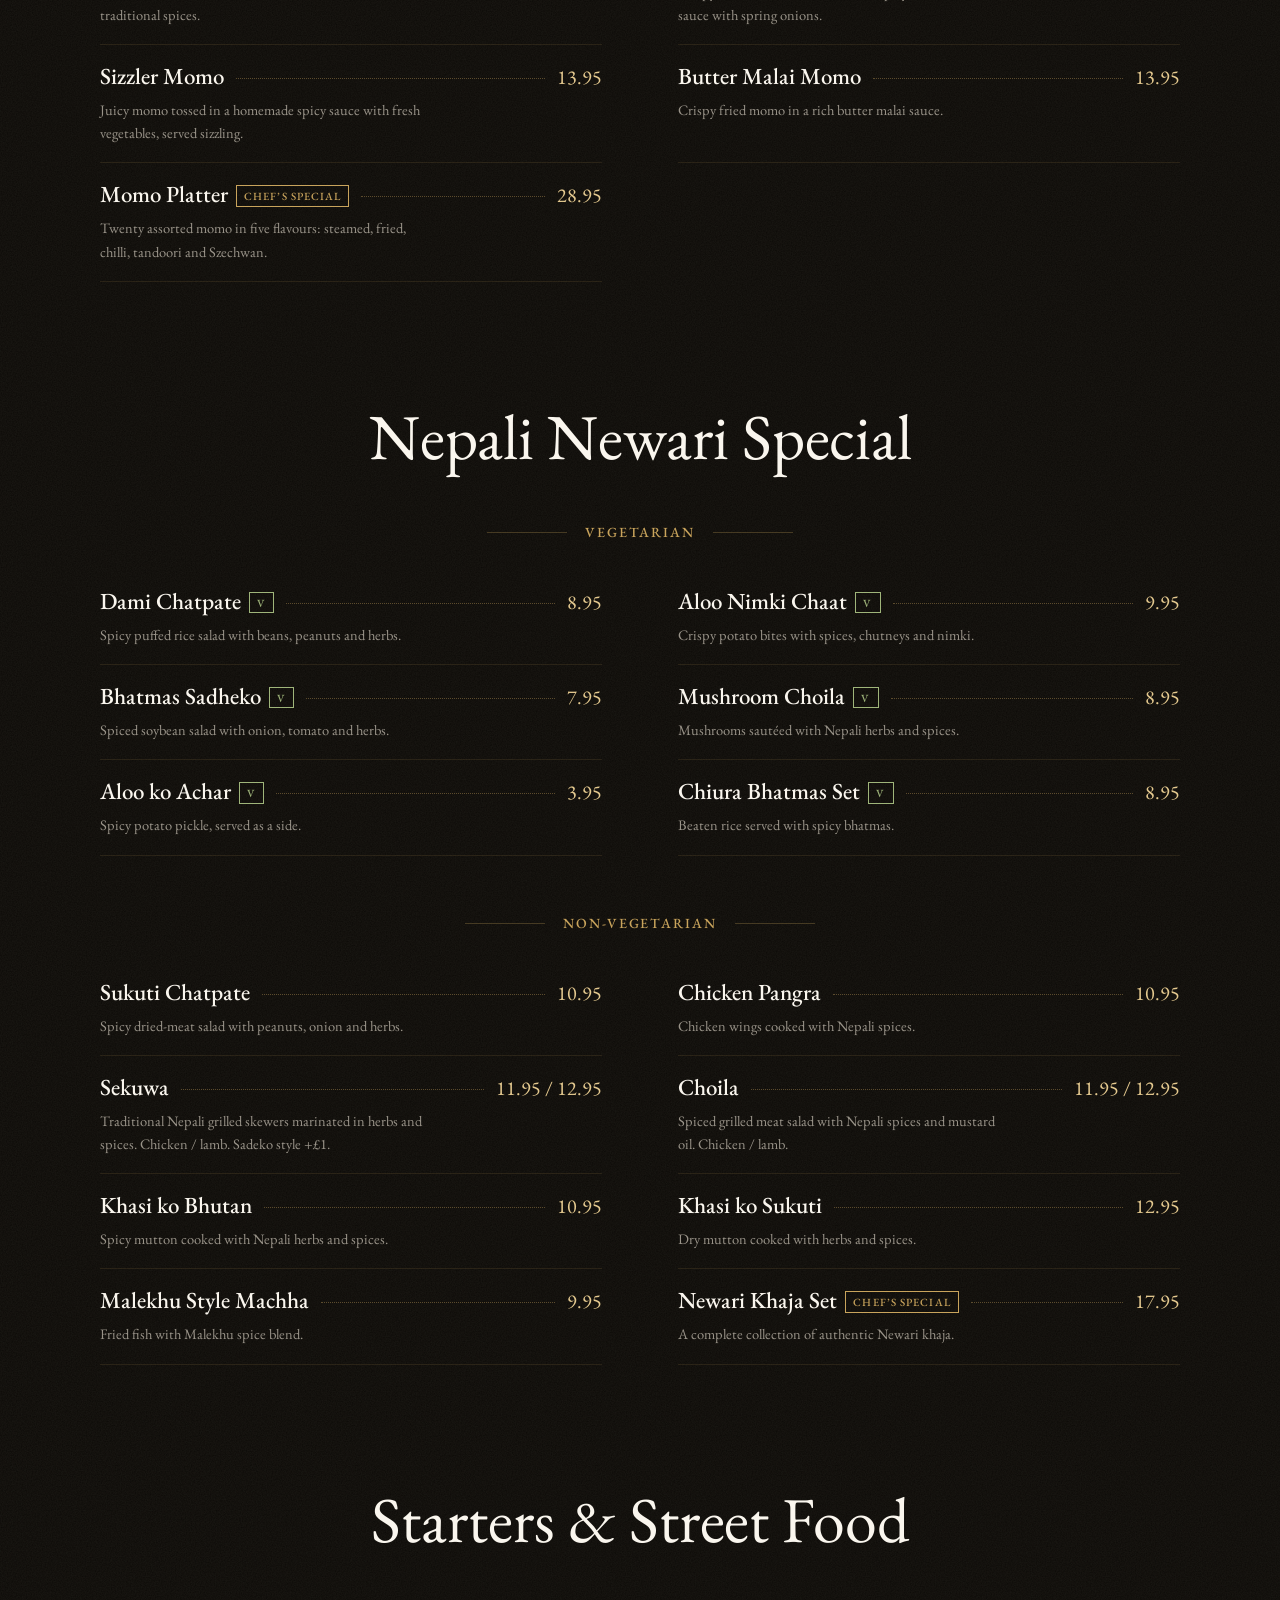
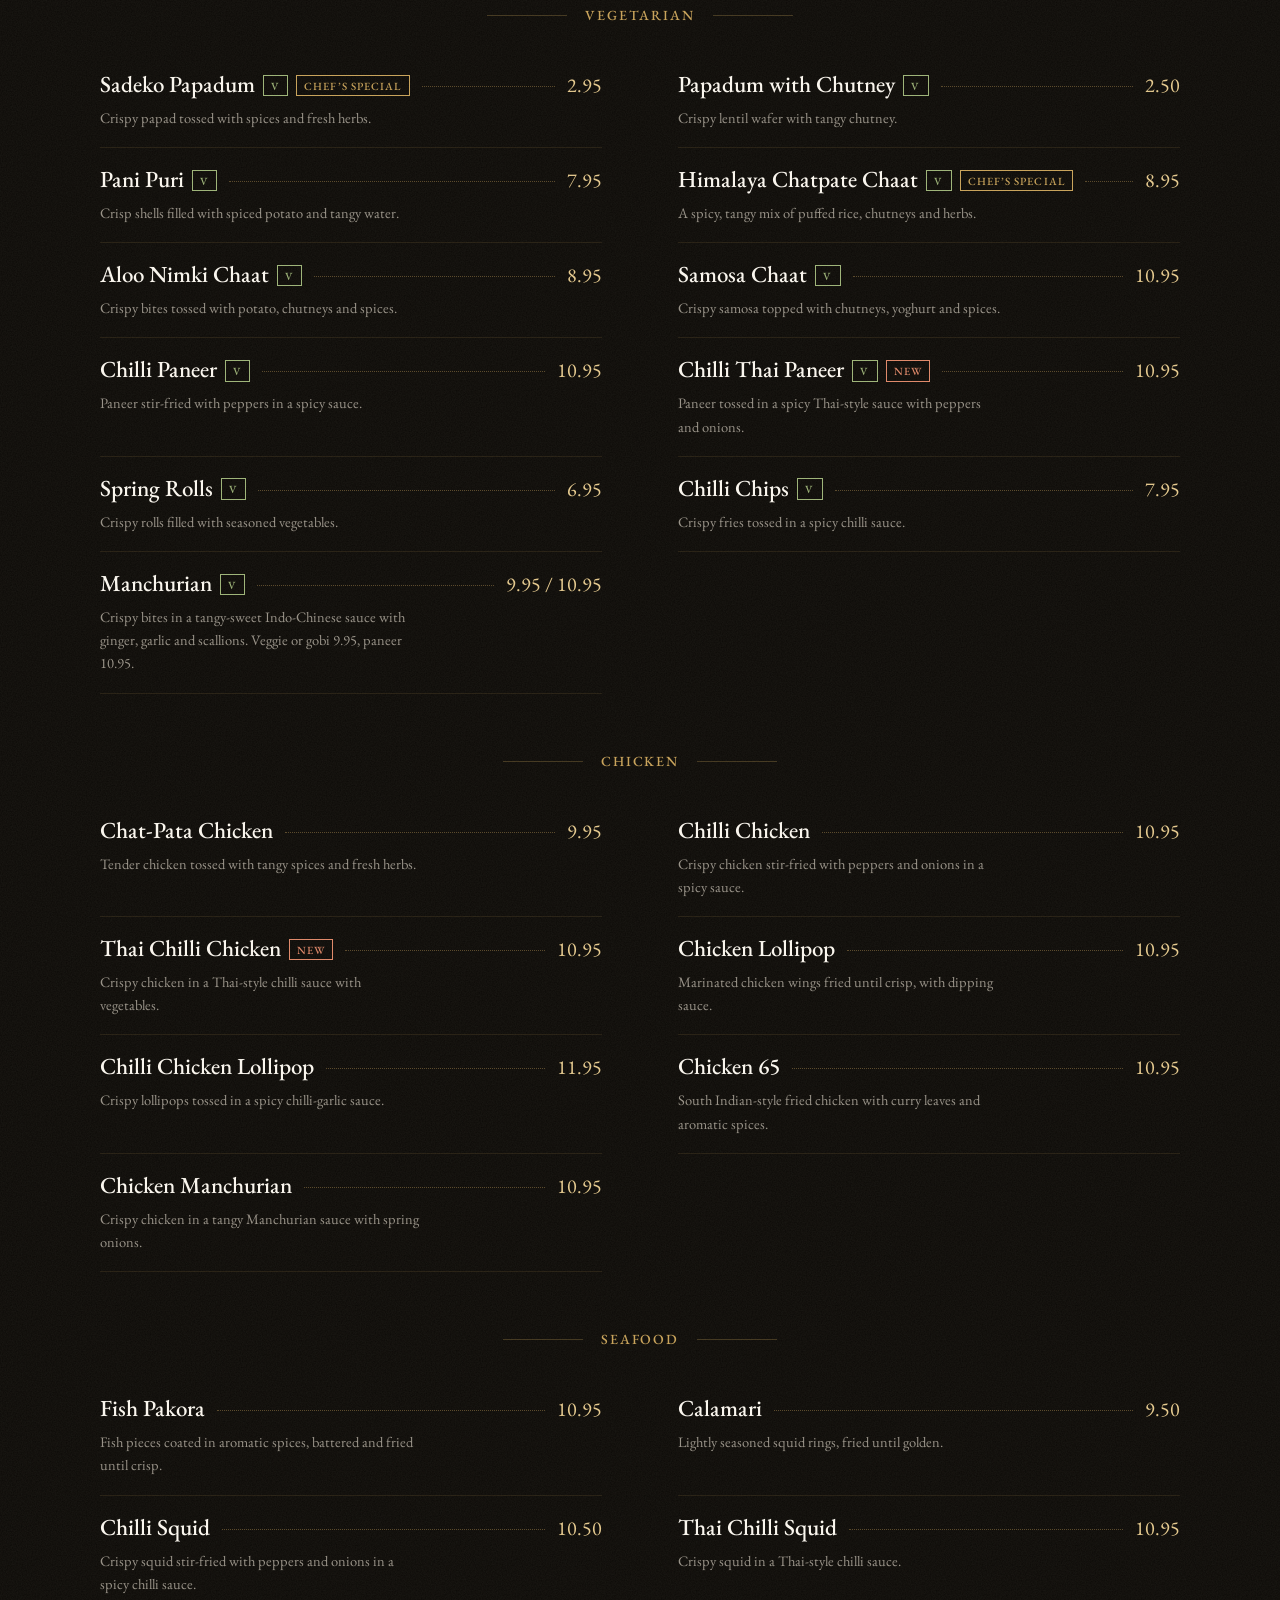
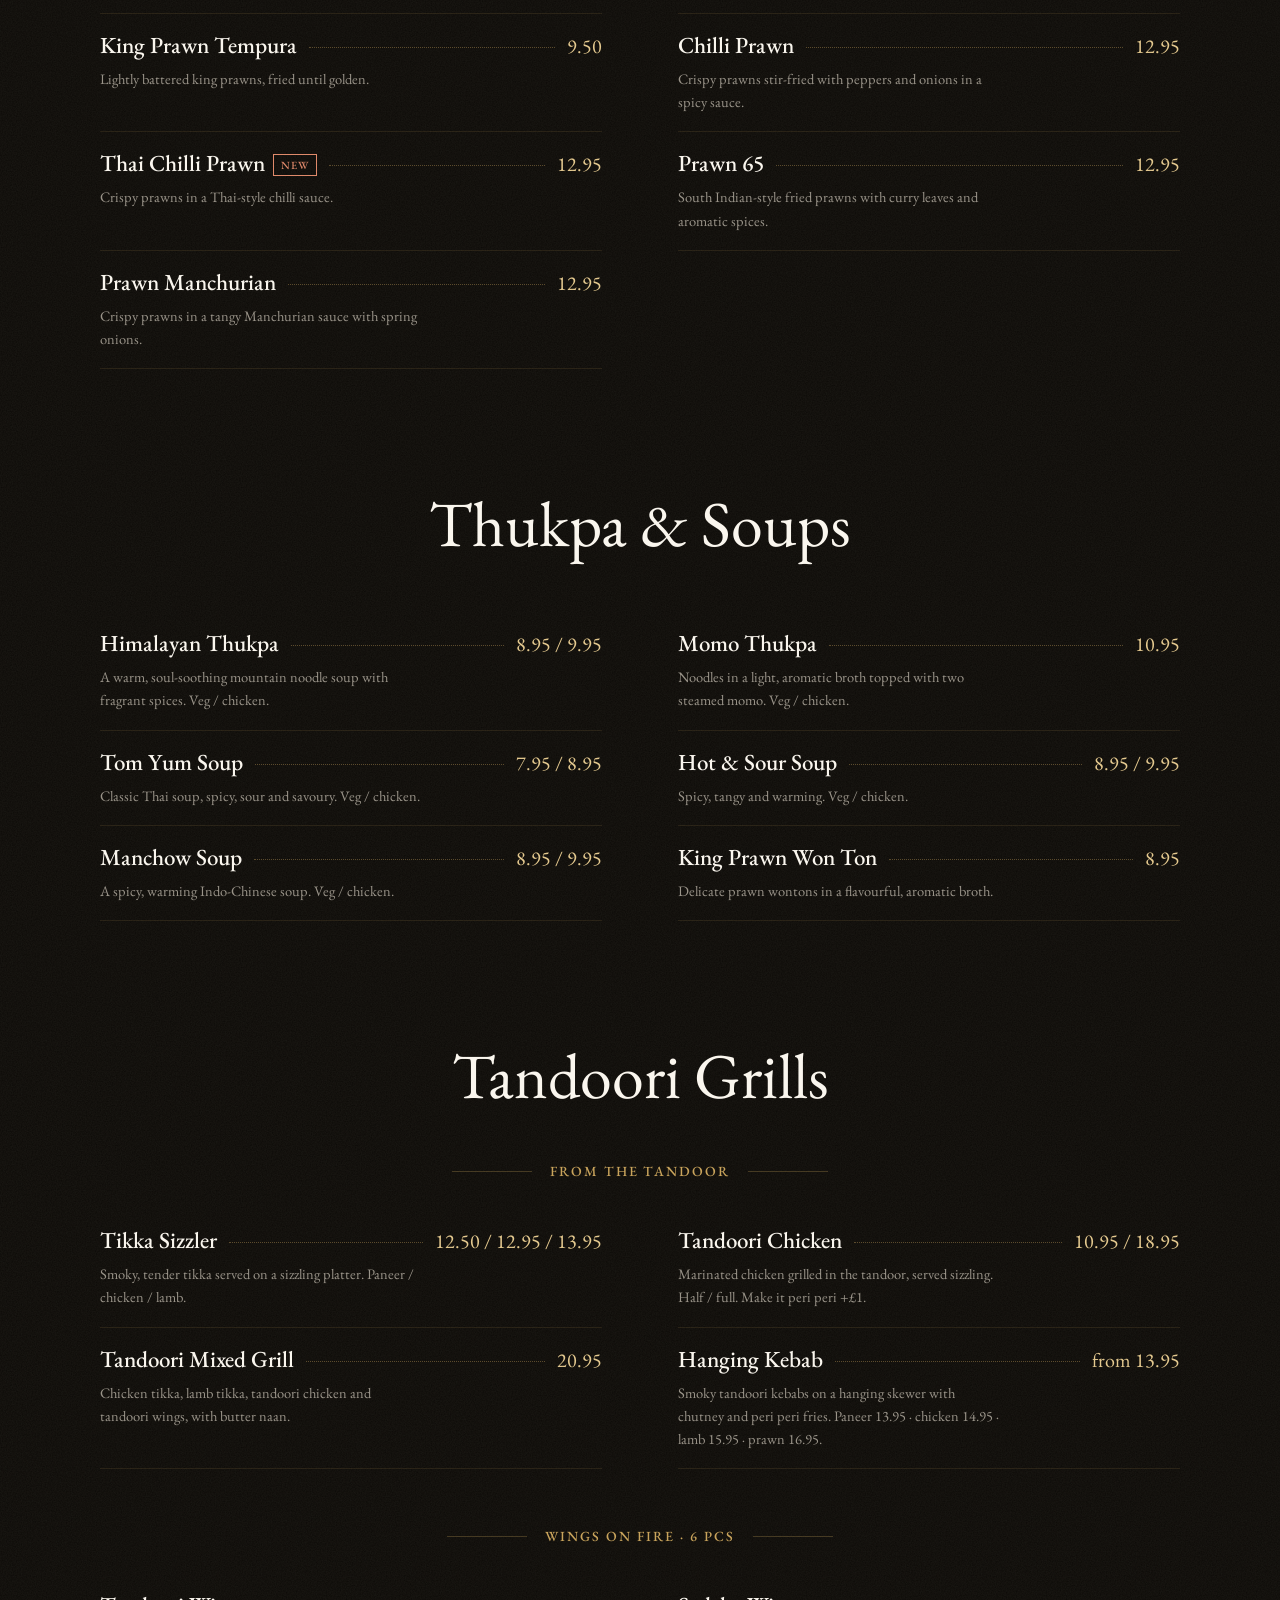
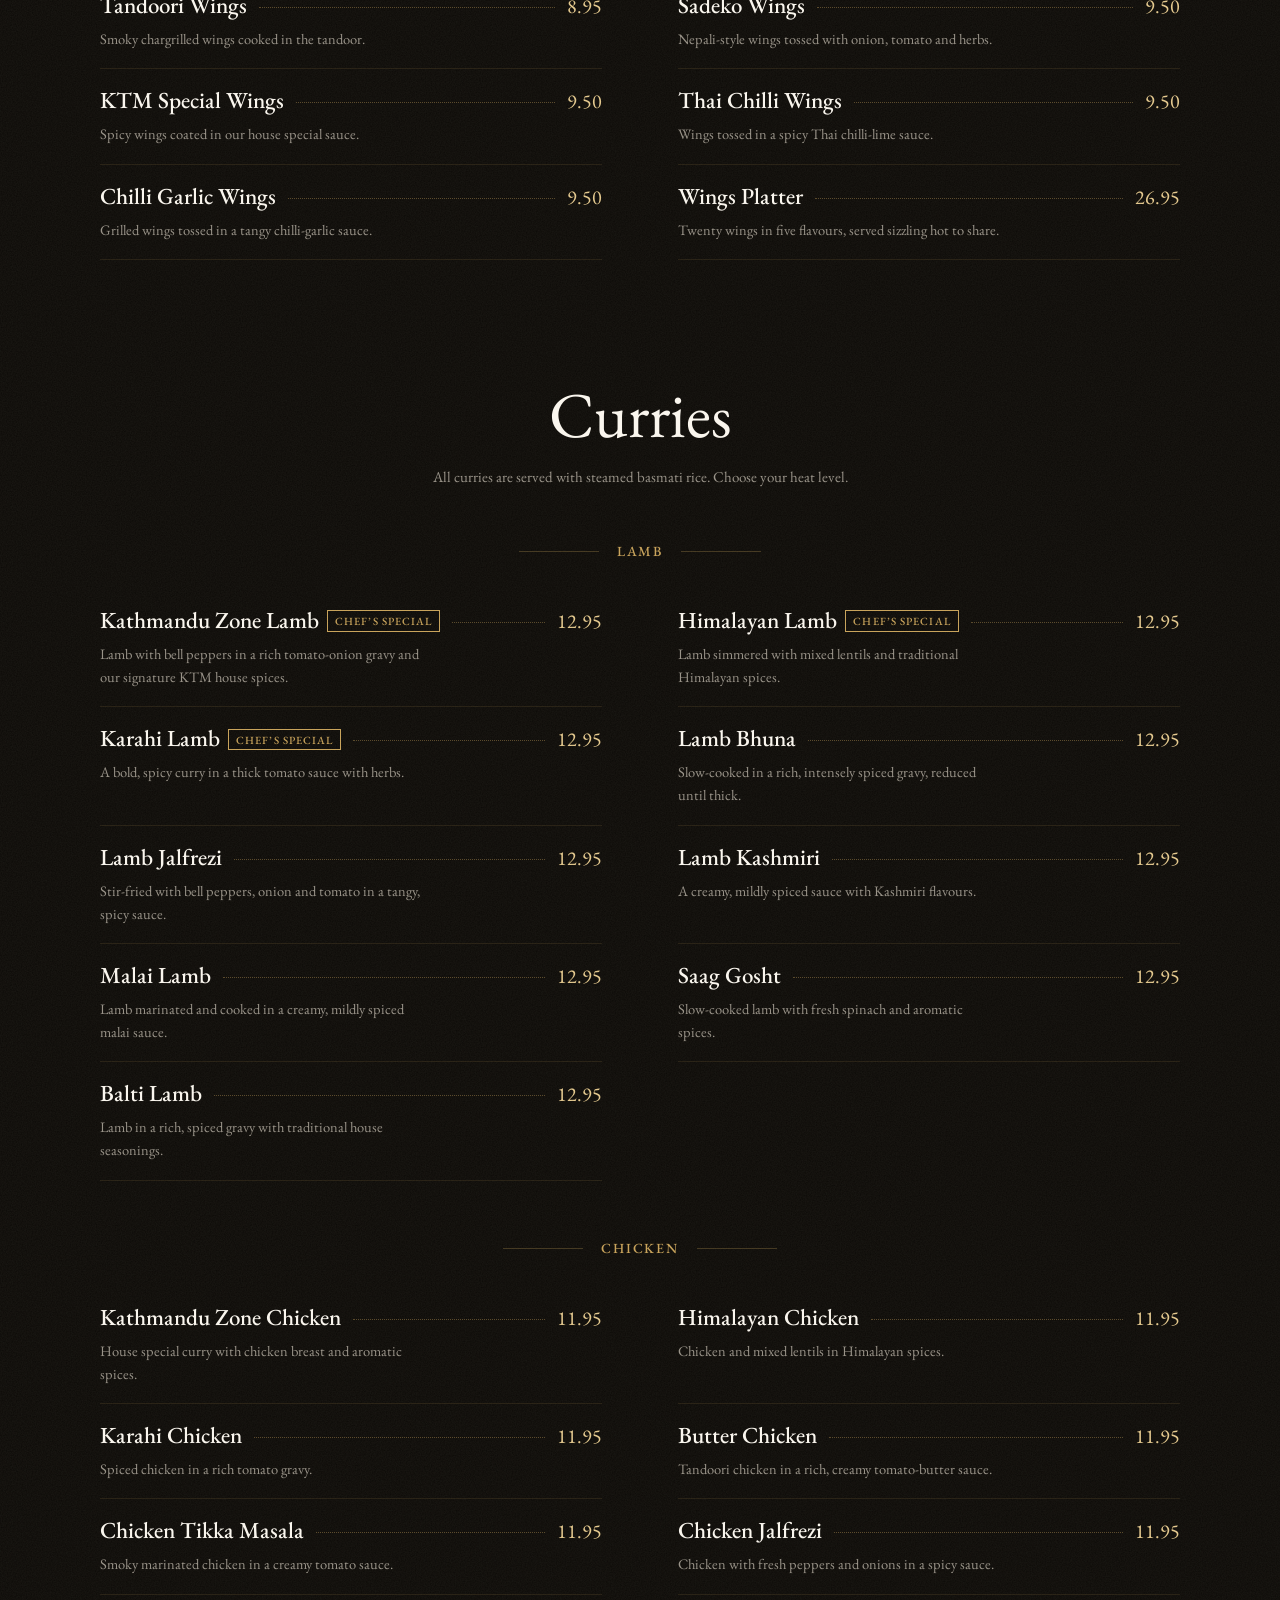
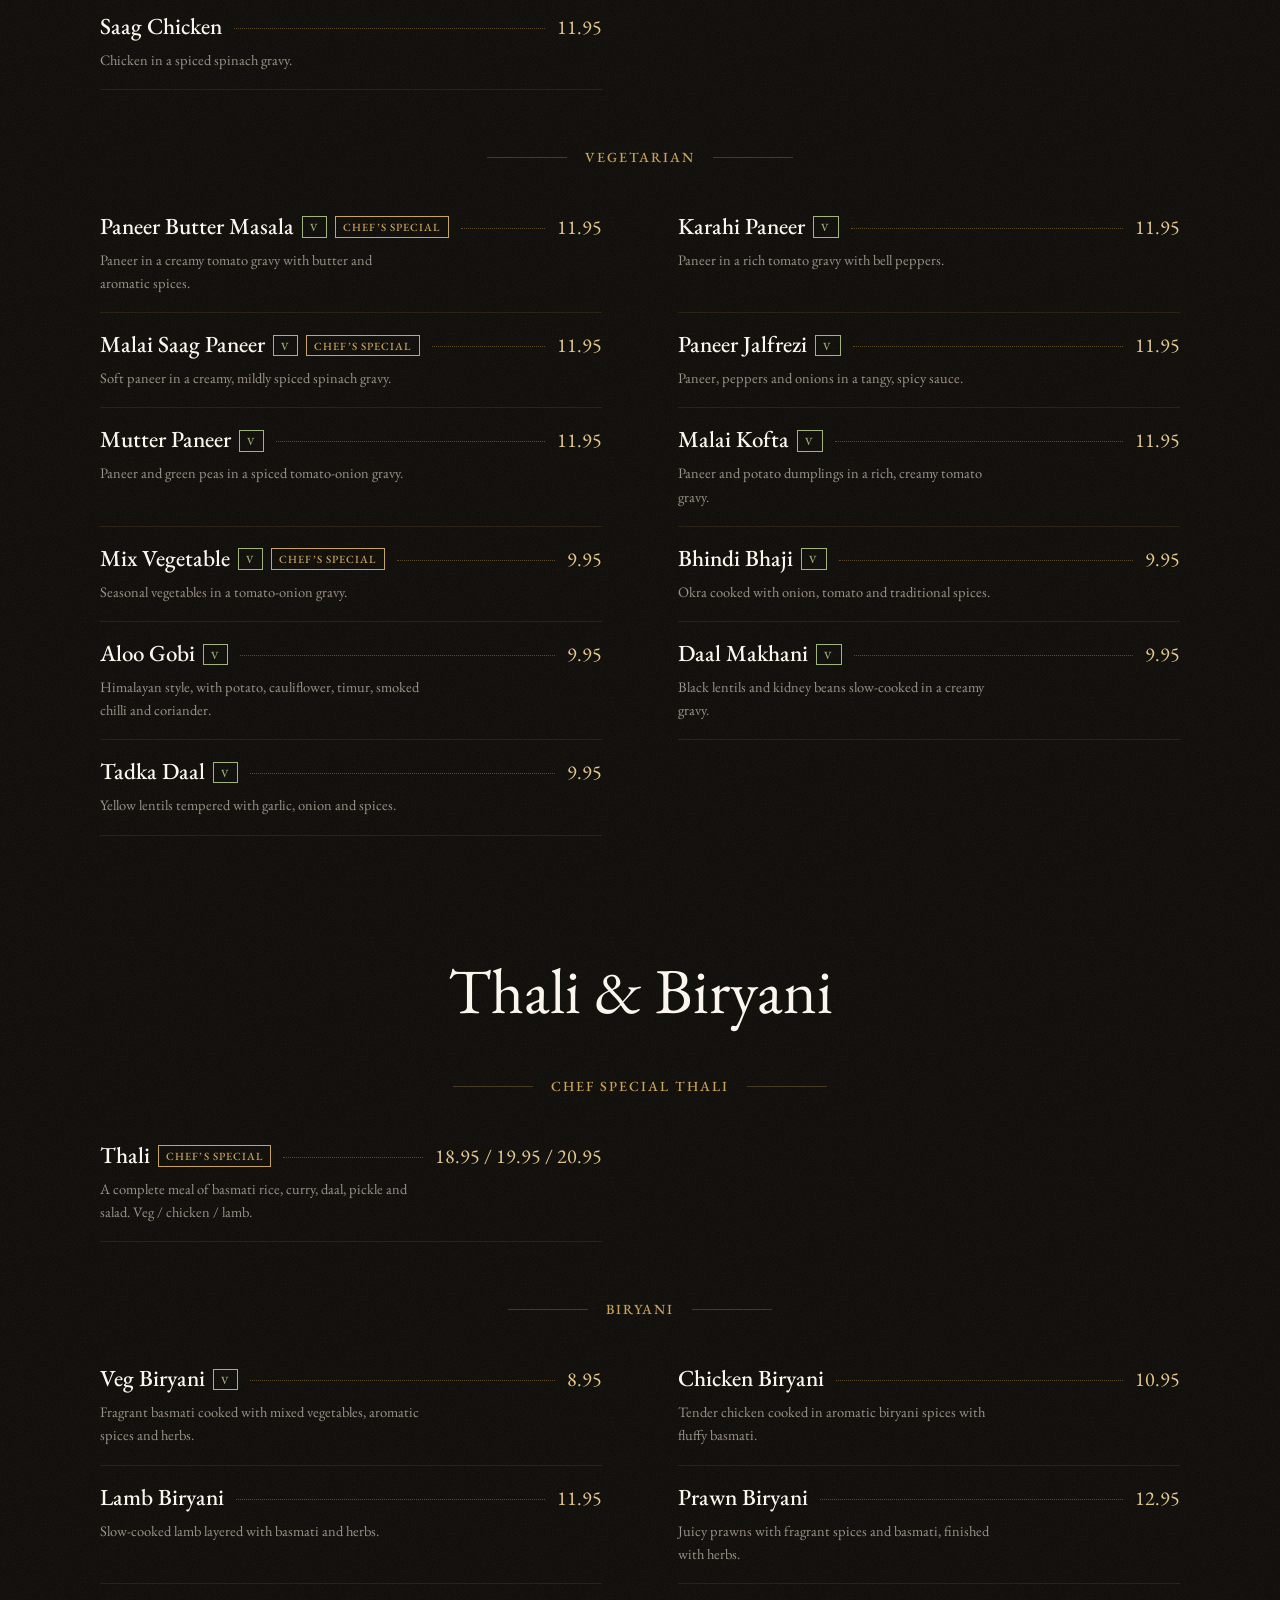
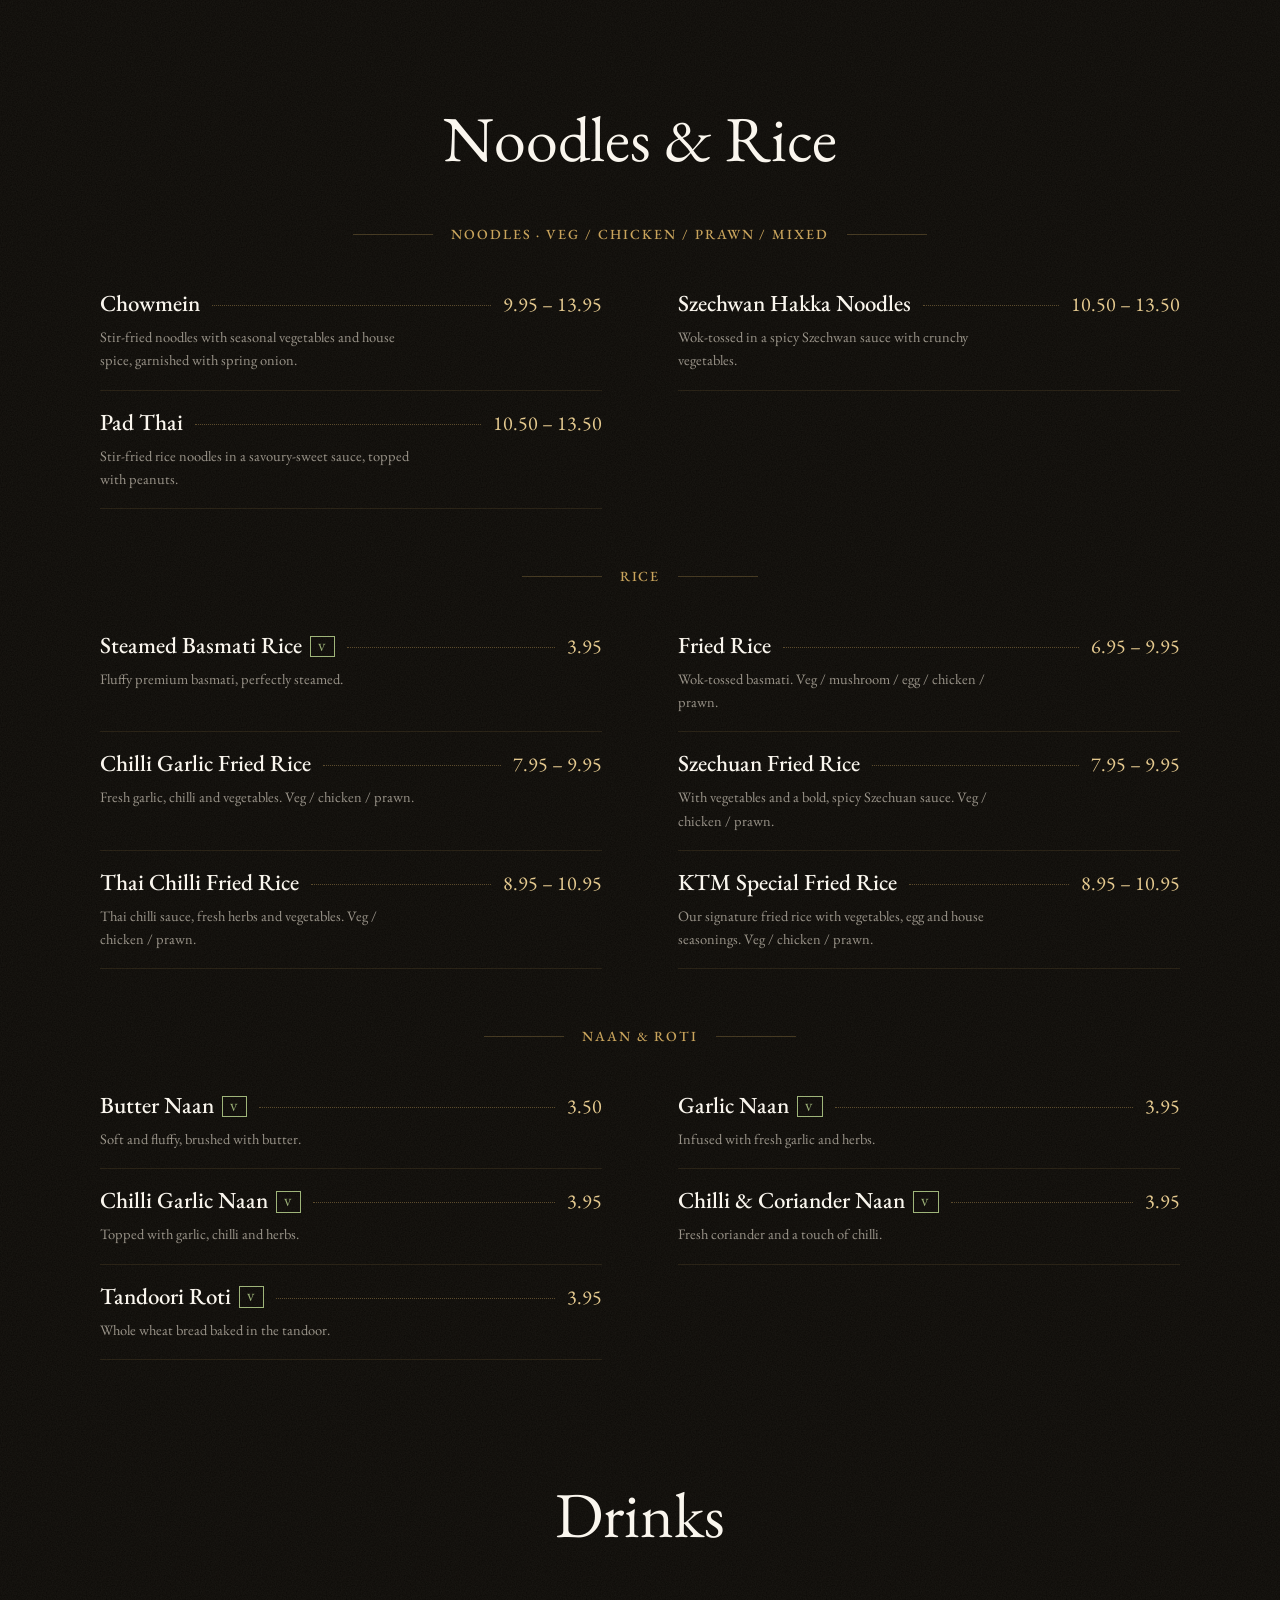
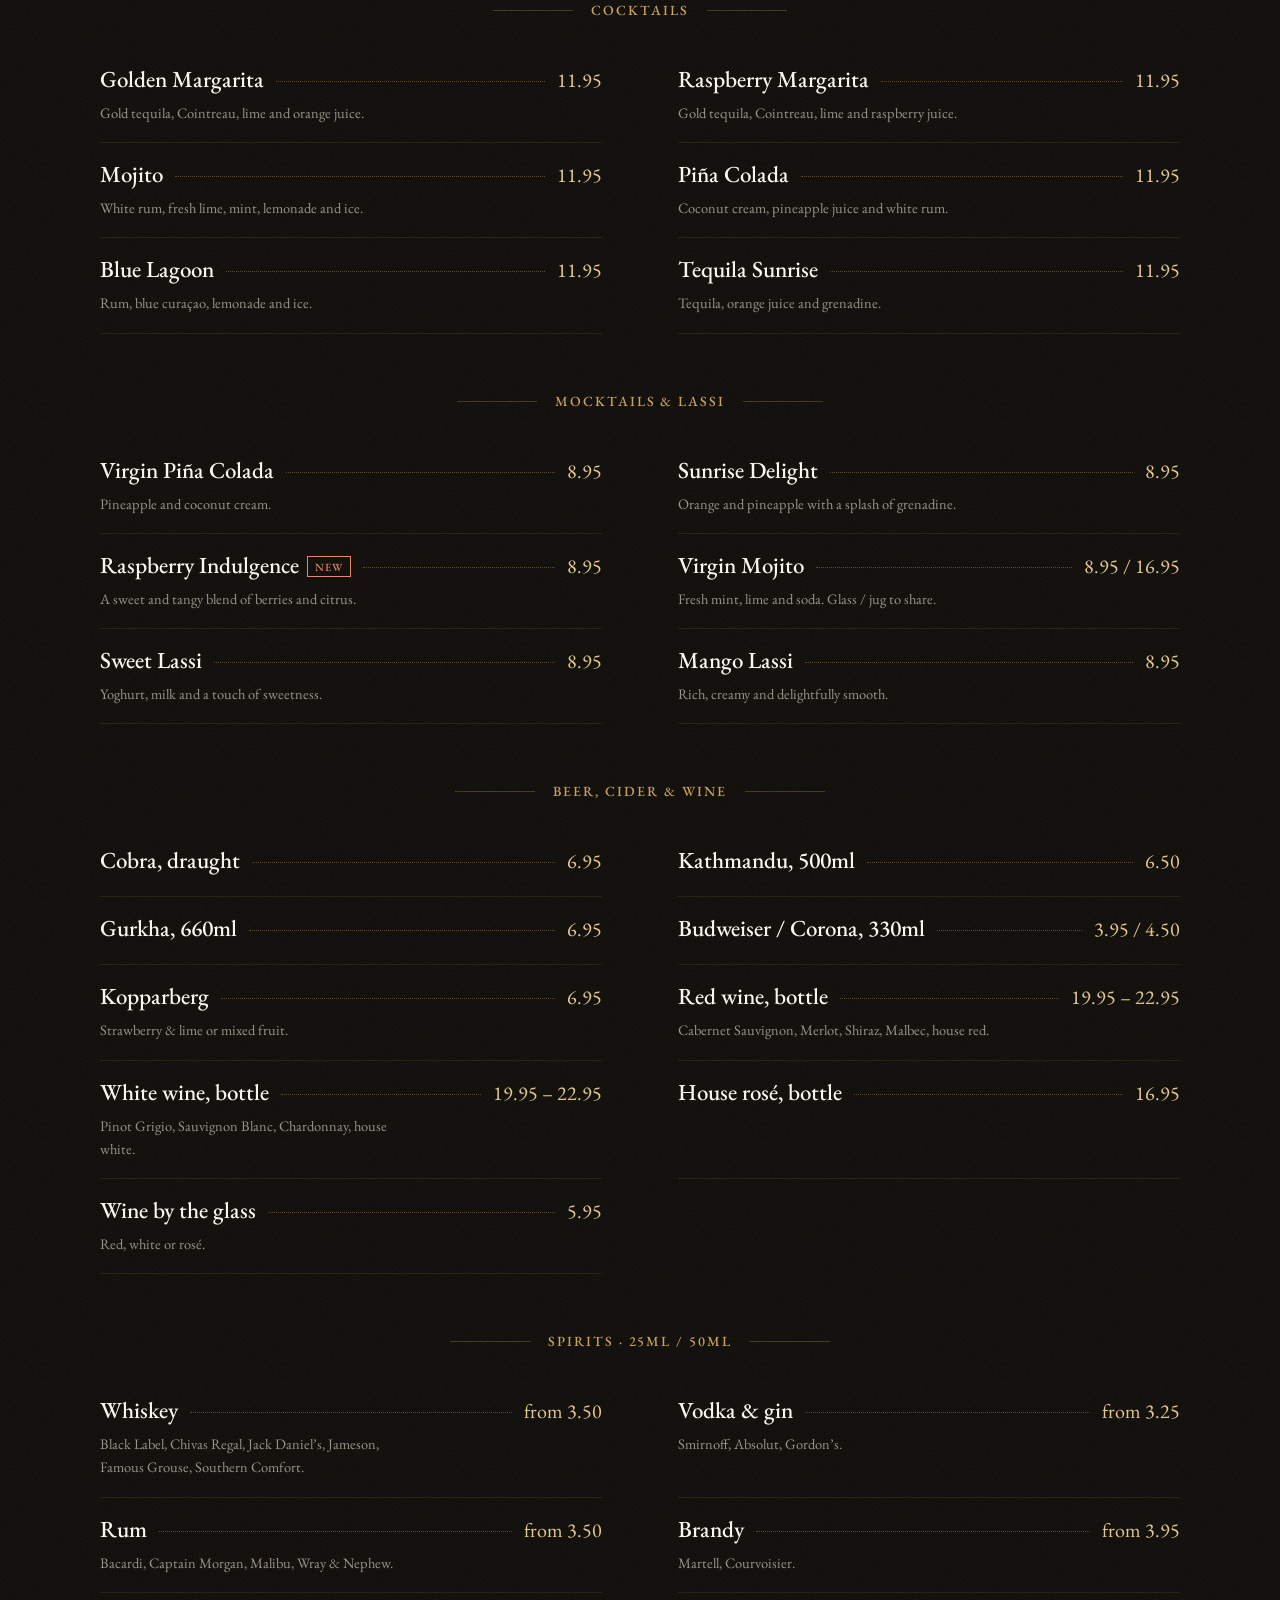
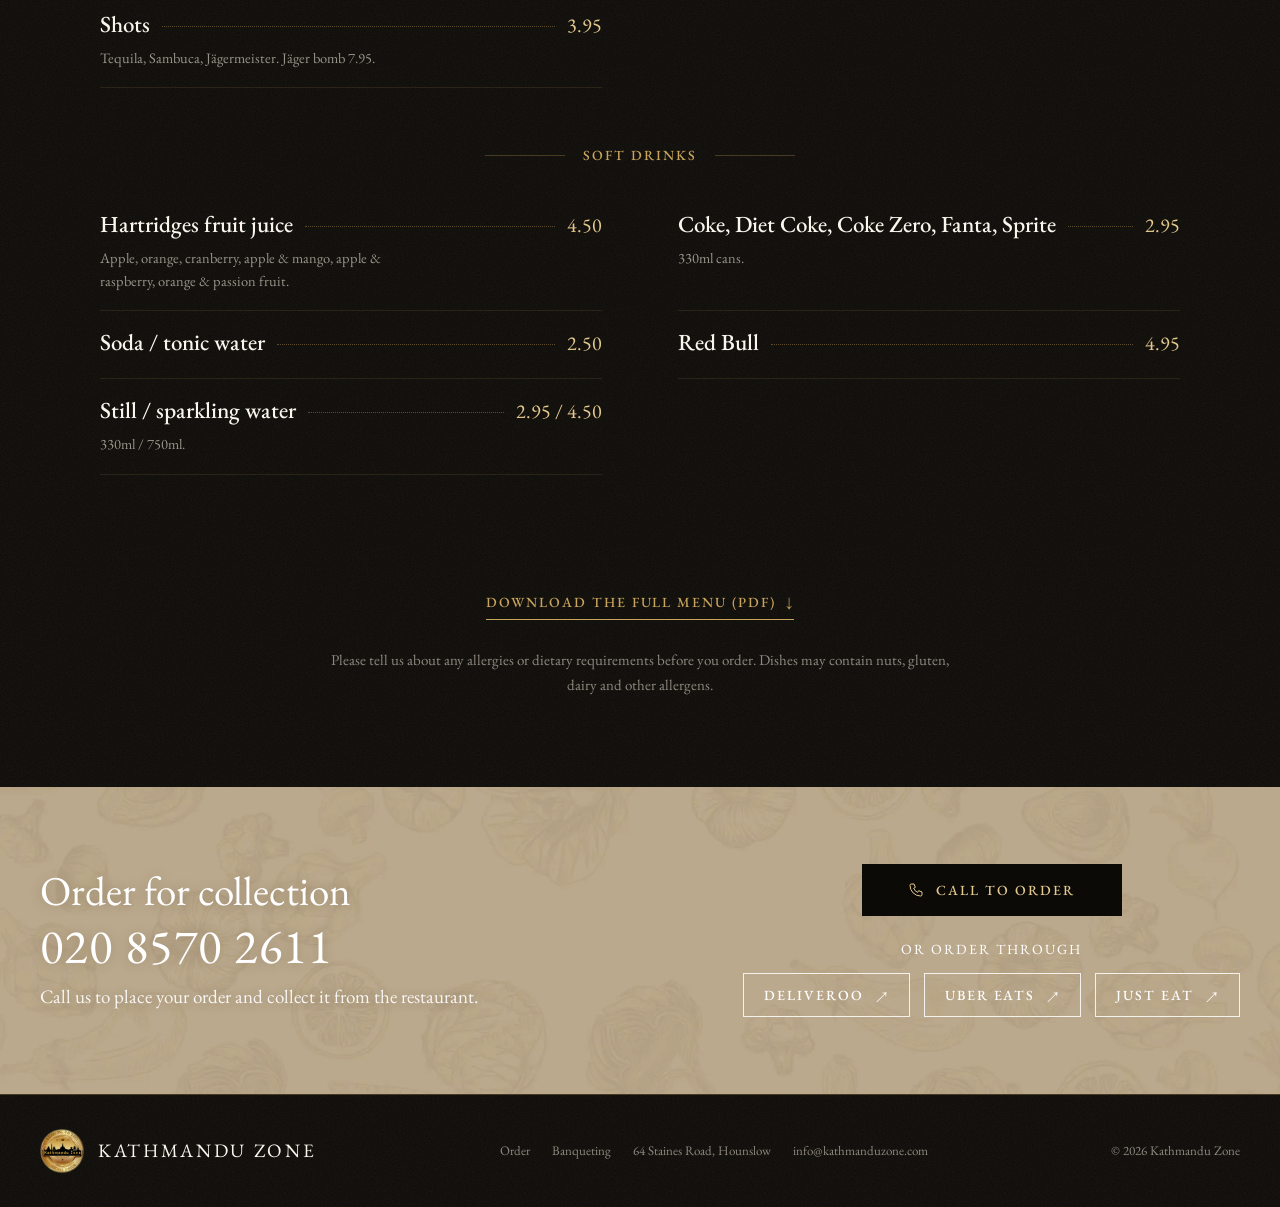
==== commit bbb59beb: "Hero quote, accurate menu labels, momo platter photo in place of video - Hero line: trimmed house qu" ====
--- a/menu.html
+++ b/menu.html
@@ -50,11 +50,10 @@
 
   <div class="menu-intro">
     <div class="container">
-      <p class="menu-quote">“Kathmandu Zone prides itself on offering the very best in authentic Himalayan culinary delights, fusing contemporary techniques with classic flavours and textures.”</p>
       <p>Alongside our Nepalese dishes you’ll find Indian and Indo-Chinese favourites. Curries can be made medium, hot or extra hot.</p>
       <div class="legend">
         <span><span class="tag v">V</span> Vegetarian</span>
-        <span><span class="tag sig">Chef’s pick</span> Recommended</span>
+        <span><span class="tag sig">Chef’s special</span> Recommended by the chef</span>
         <span><span class="tag new">New</span> New dish</span>
       </div>
     </div>
--- a/css/style.css
+++ b/css/style.css
@@ -175,7 +175,7 @@
   color: var(--ivory); line-height: 1;
 }
 .hero-sub {
-  margin: 22px auto 42px; max-width: 34ch;
+  margin: 22px auto 42px; max-width: 620px; text-wrap: balance;
   font-size: clamp(19px, 1.7vw, 23px); color: var(--gold-light); letter-spacing: .02em;
 }
 .hero-ctas { display: flex; flex-wrap: wrap; gap: 16px; justify-content: center; }
@@ -453,7 +453,6 @@
 
 .menu-intro { padding: 70px 0 10px; text-align: center; }
 .menu-intro p { max-width: 640px; margin: 0 auto 26px; color: rgba(243, 235, 220, .66); font-size: 15.5px; }
-.menu-intro .menu-quote { max-width: 820px; margin-bottom: 30px; font-size: clamp(23px, 2.3vw, 30px); line-height: 1.4; color: var(--ivory); text-wrap: balance; }
 .legend { display: flex; justify-content: center; gap: 26px; flex-wrap: wrap; font-size: 14px; letter-spacing: .14em; text-transform: uppercase; color: rgba(243, 235, 220, .6); }
 .legend span { display: inline-flex; align-items: center; gap: 8px; }
 
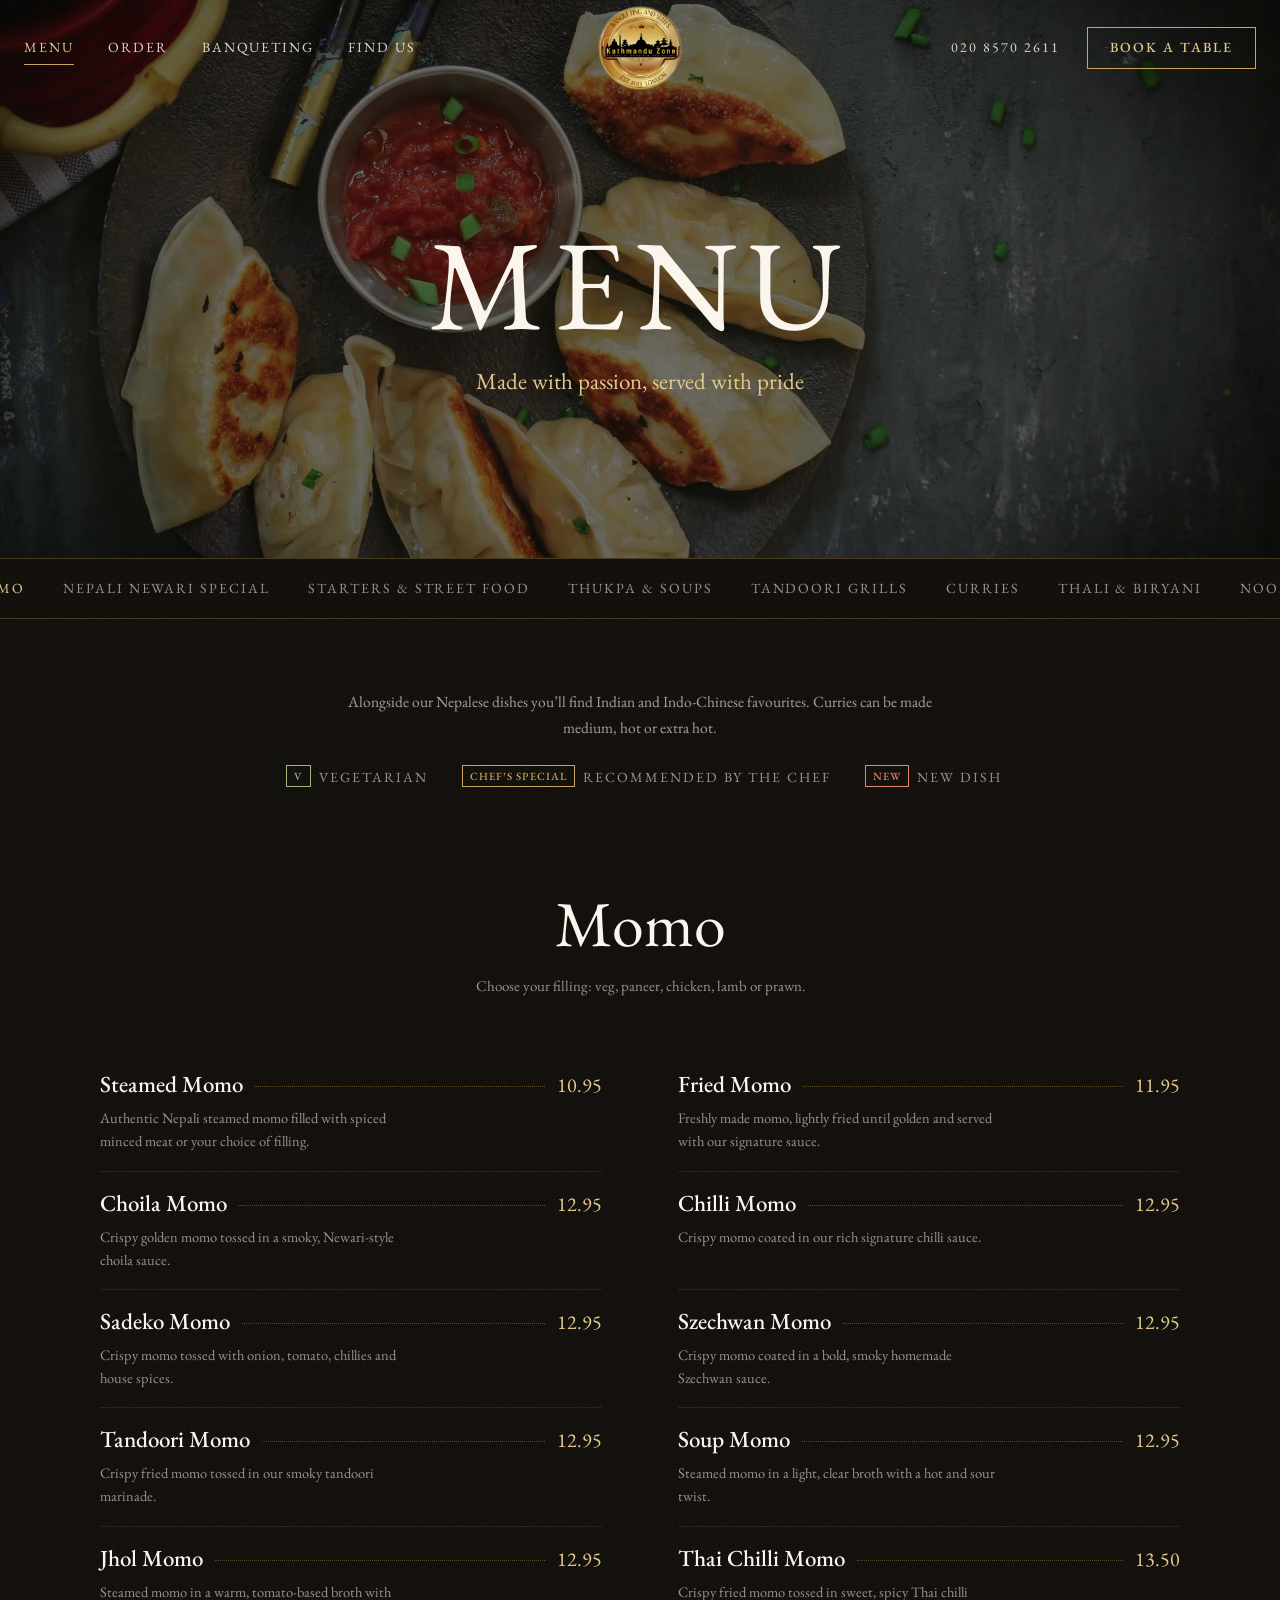
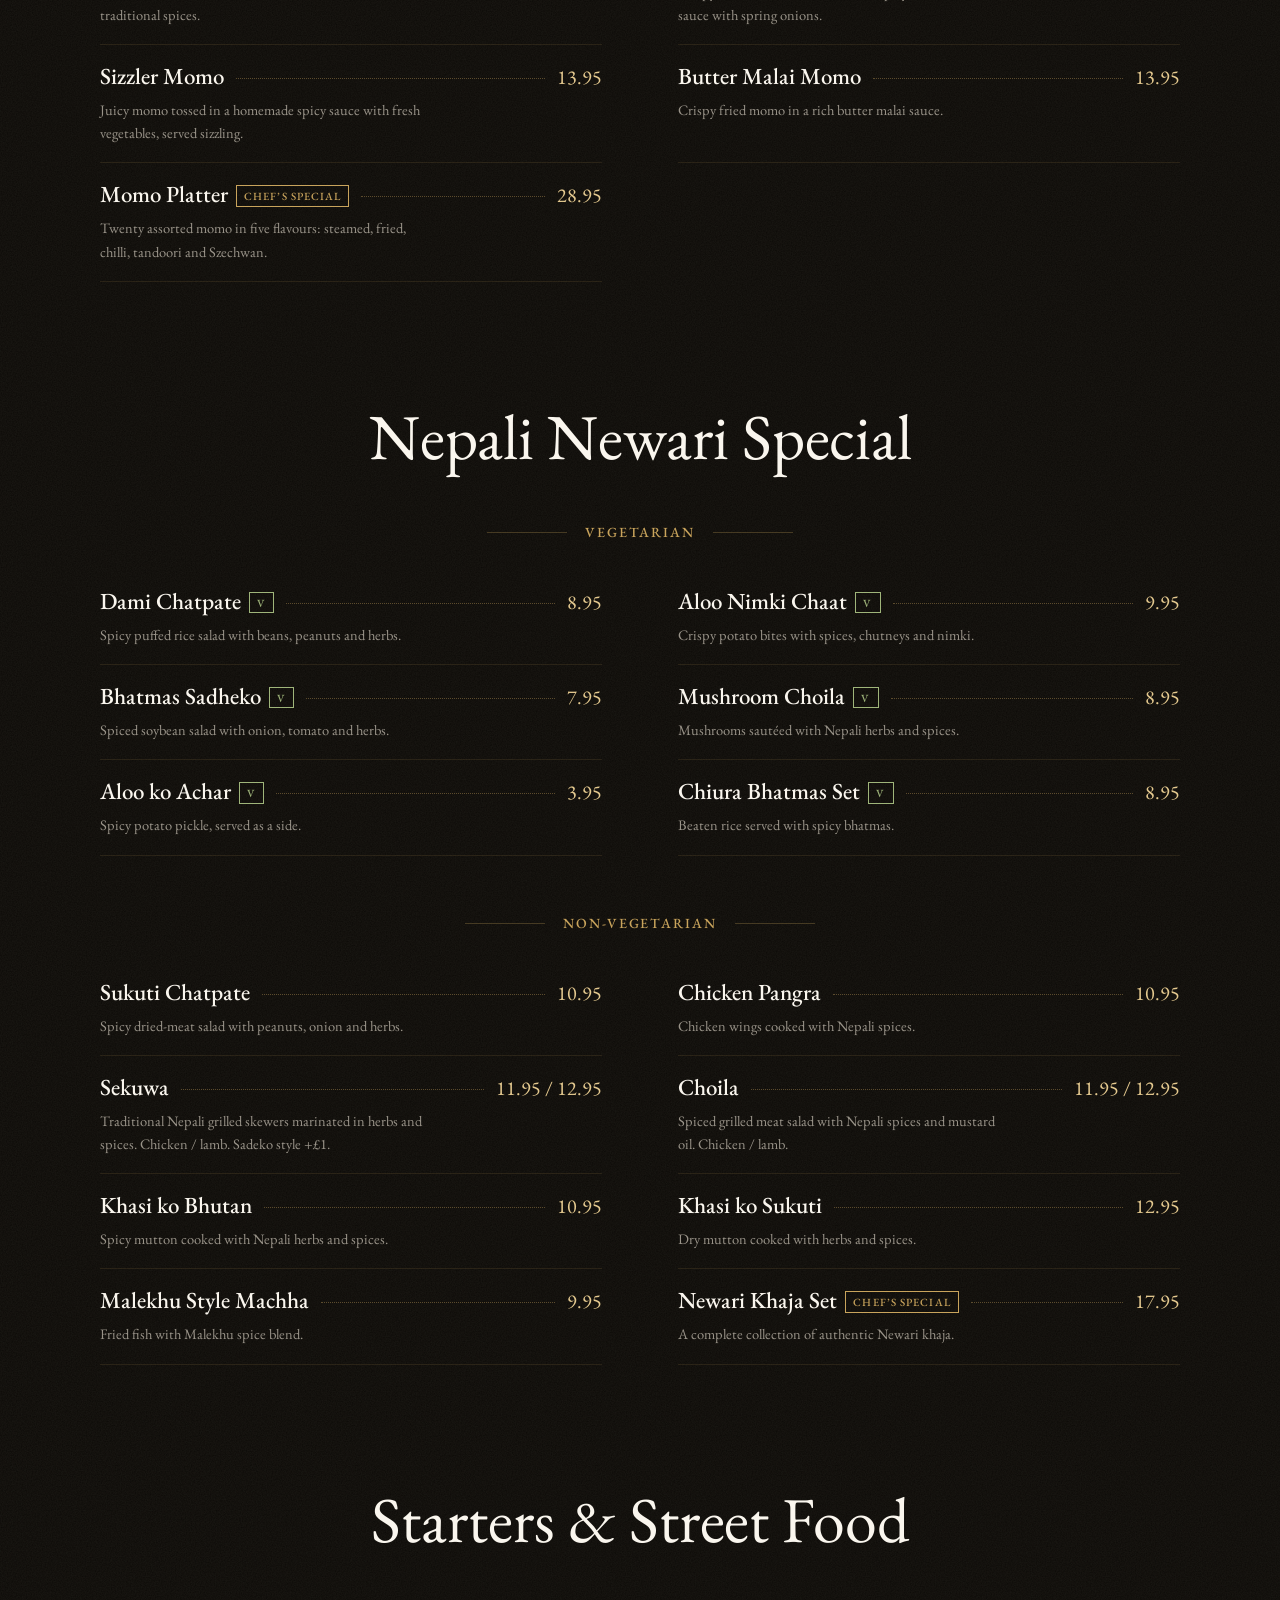
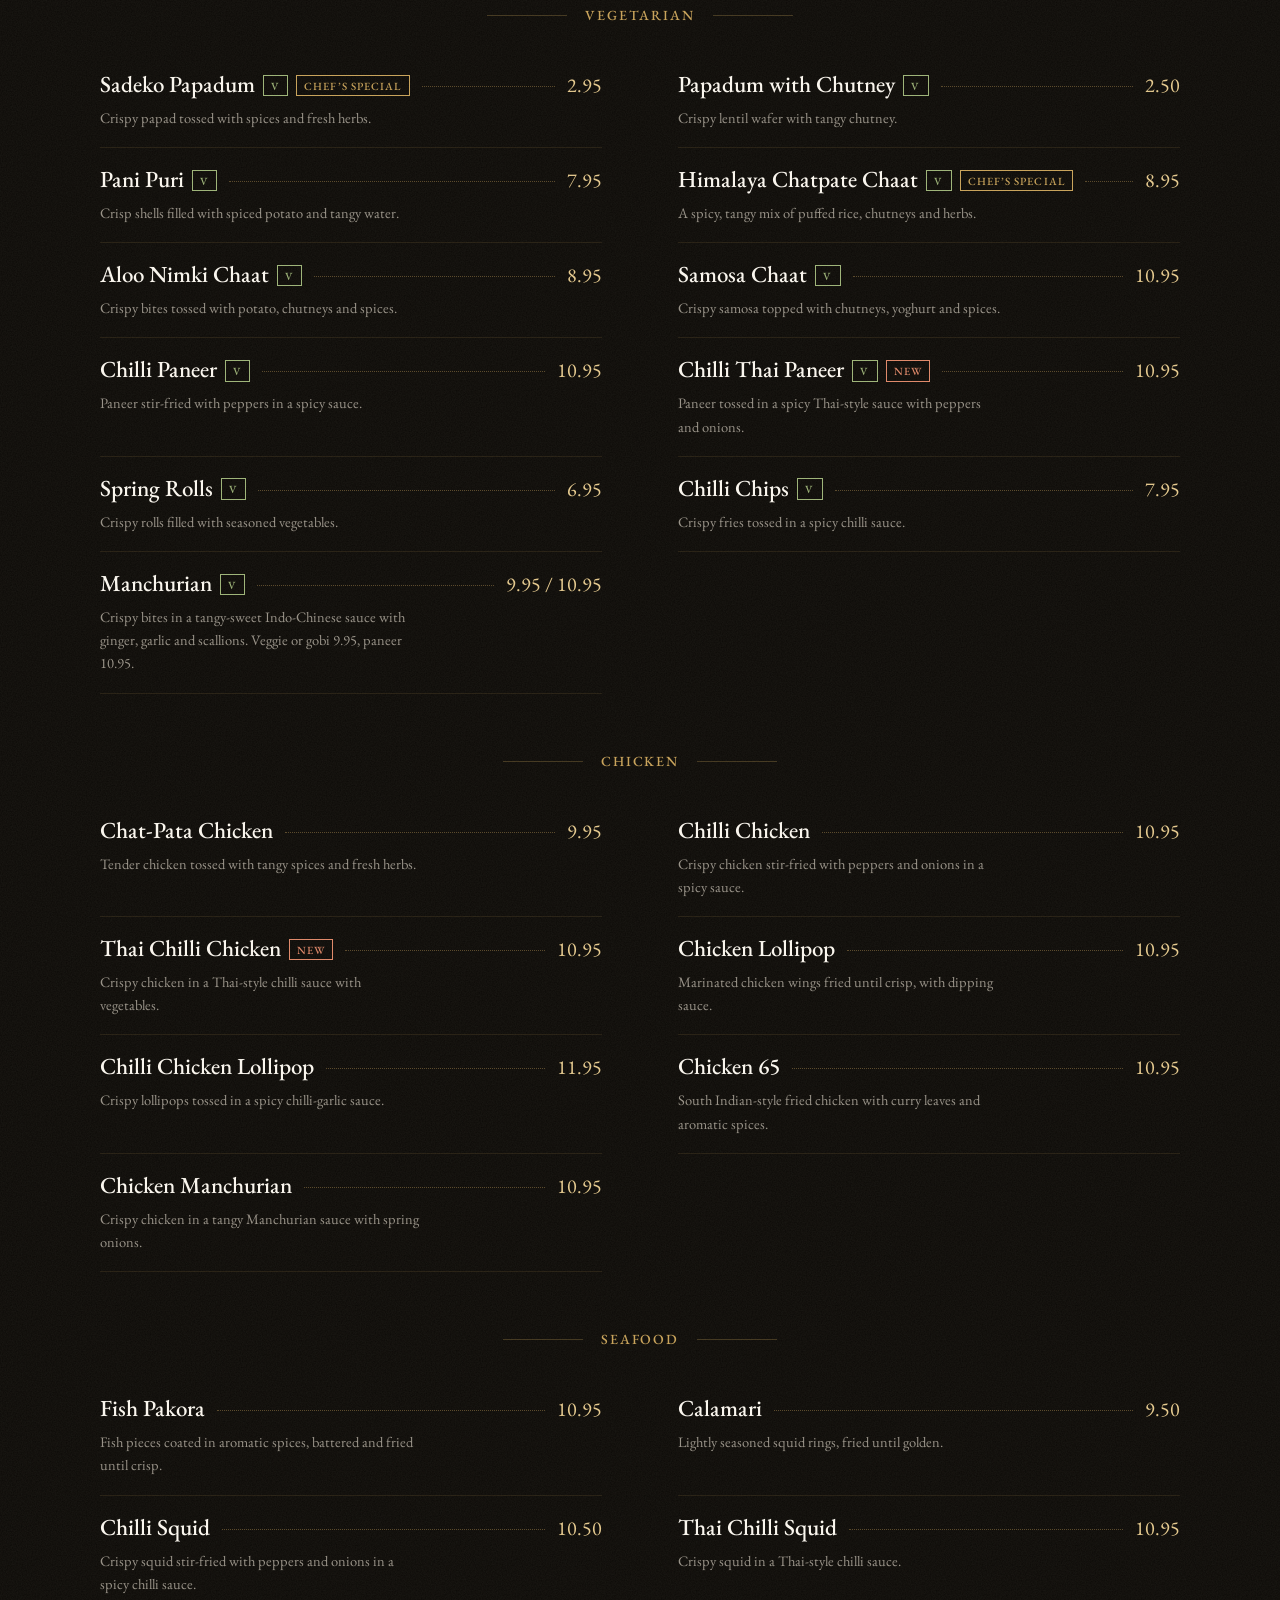
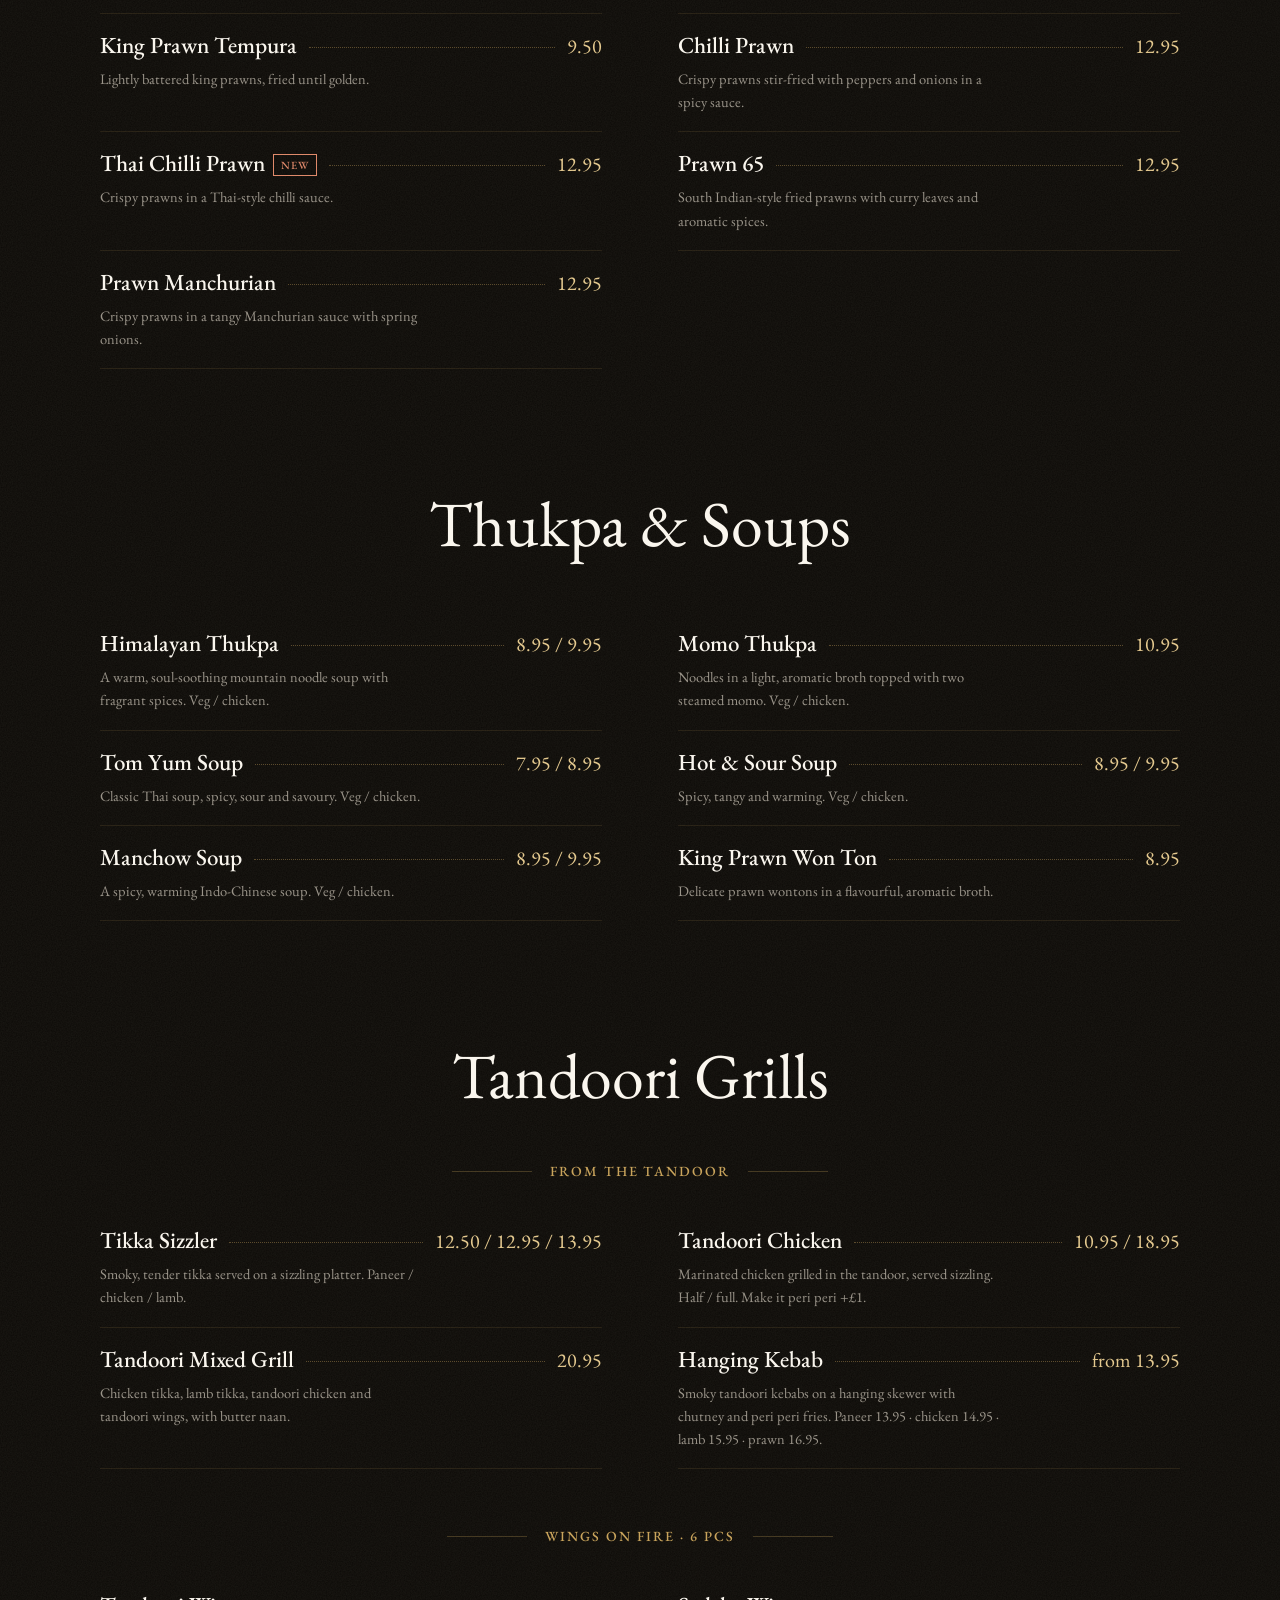
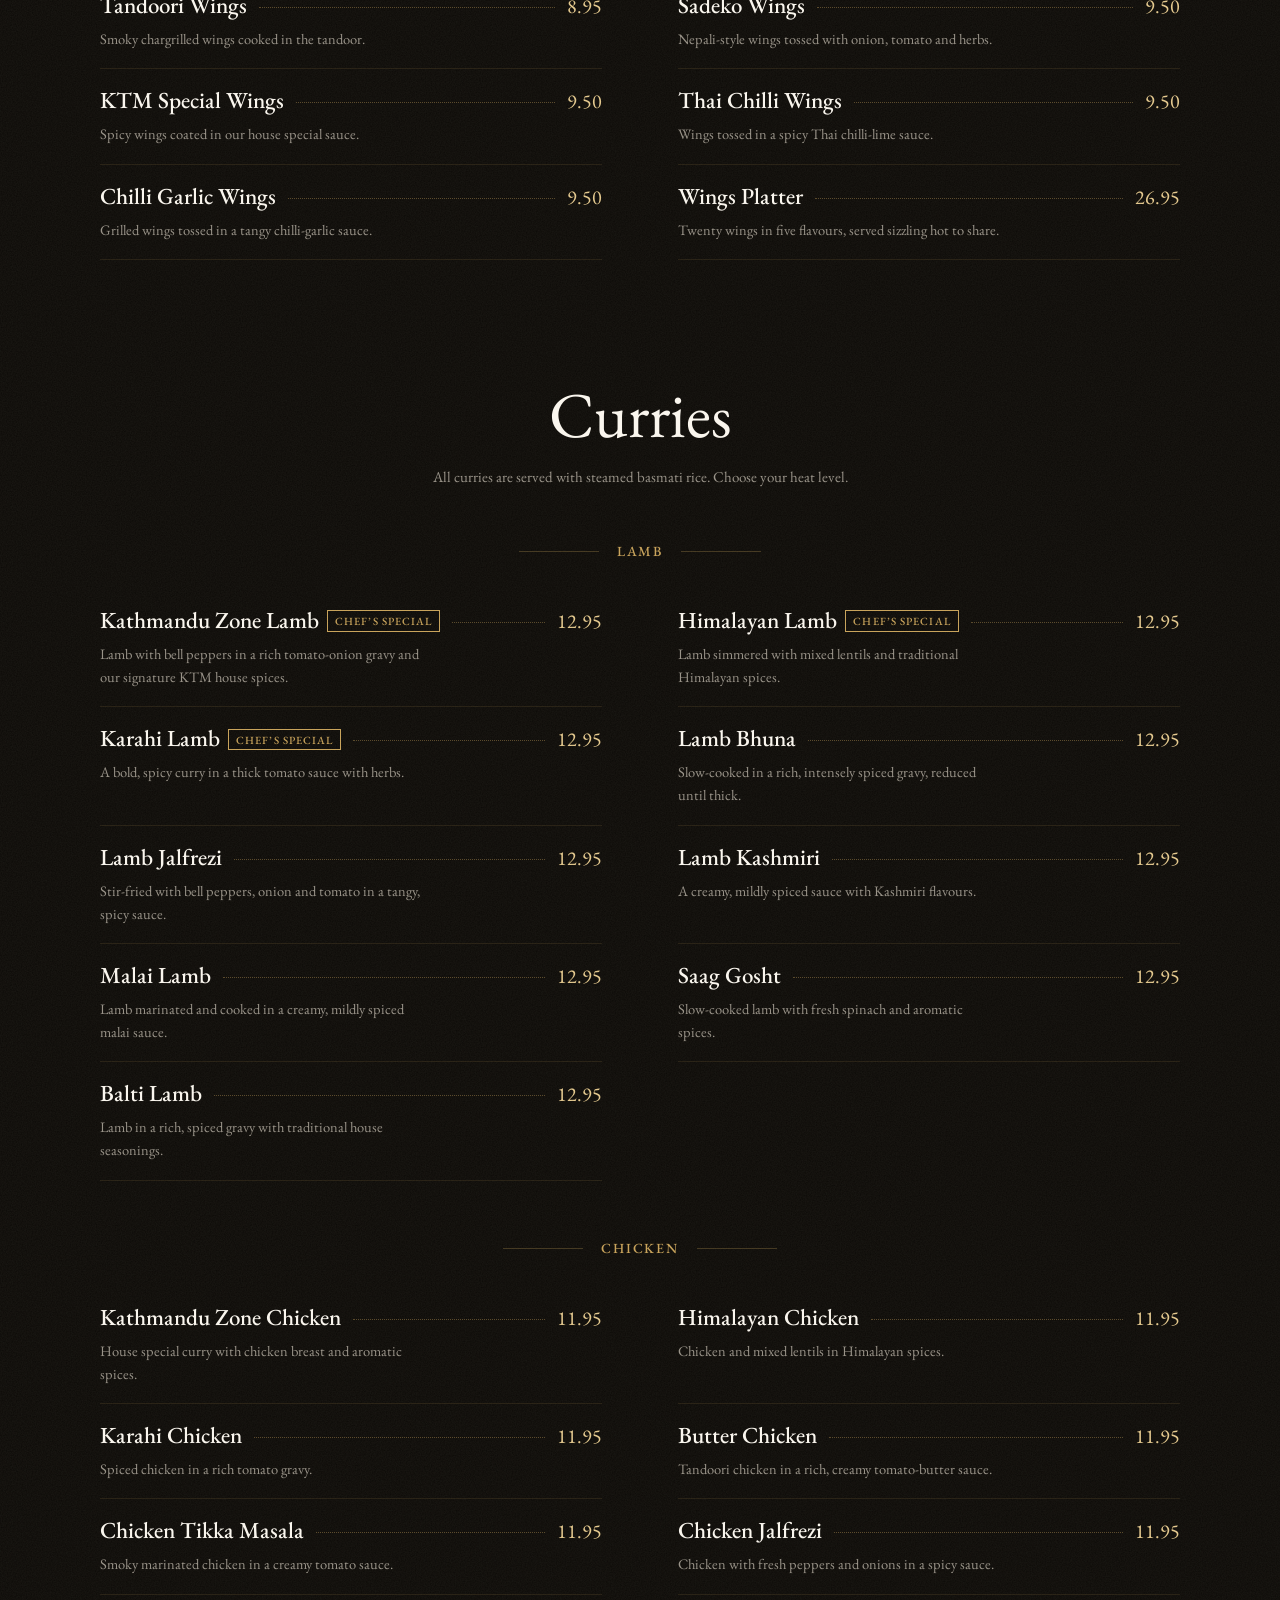
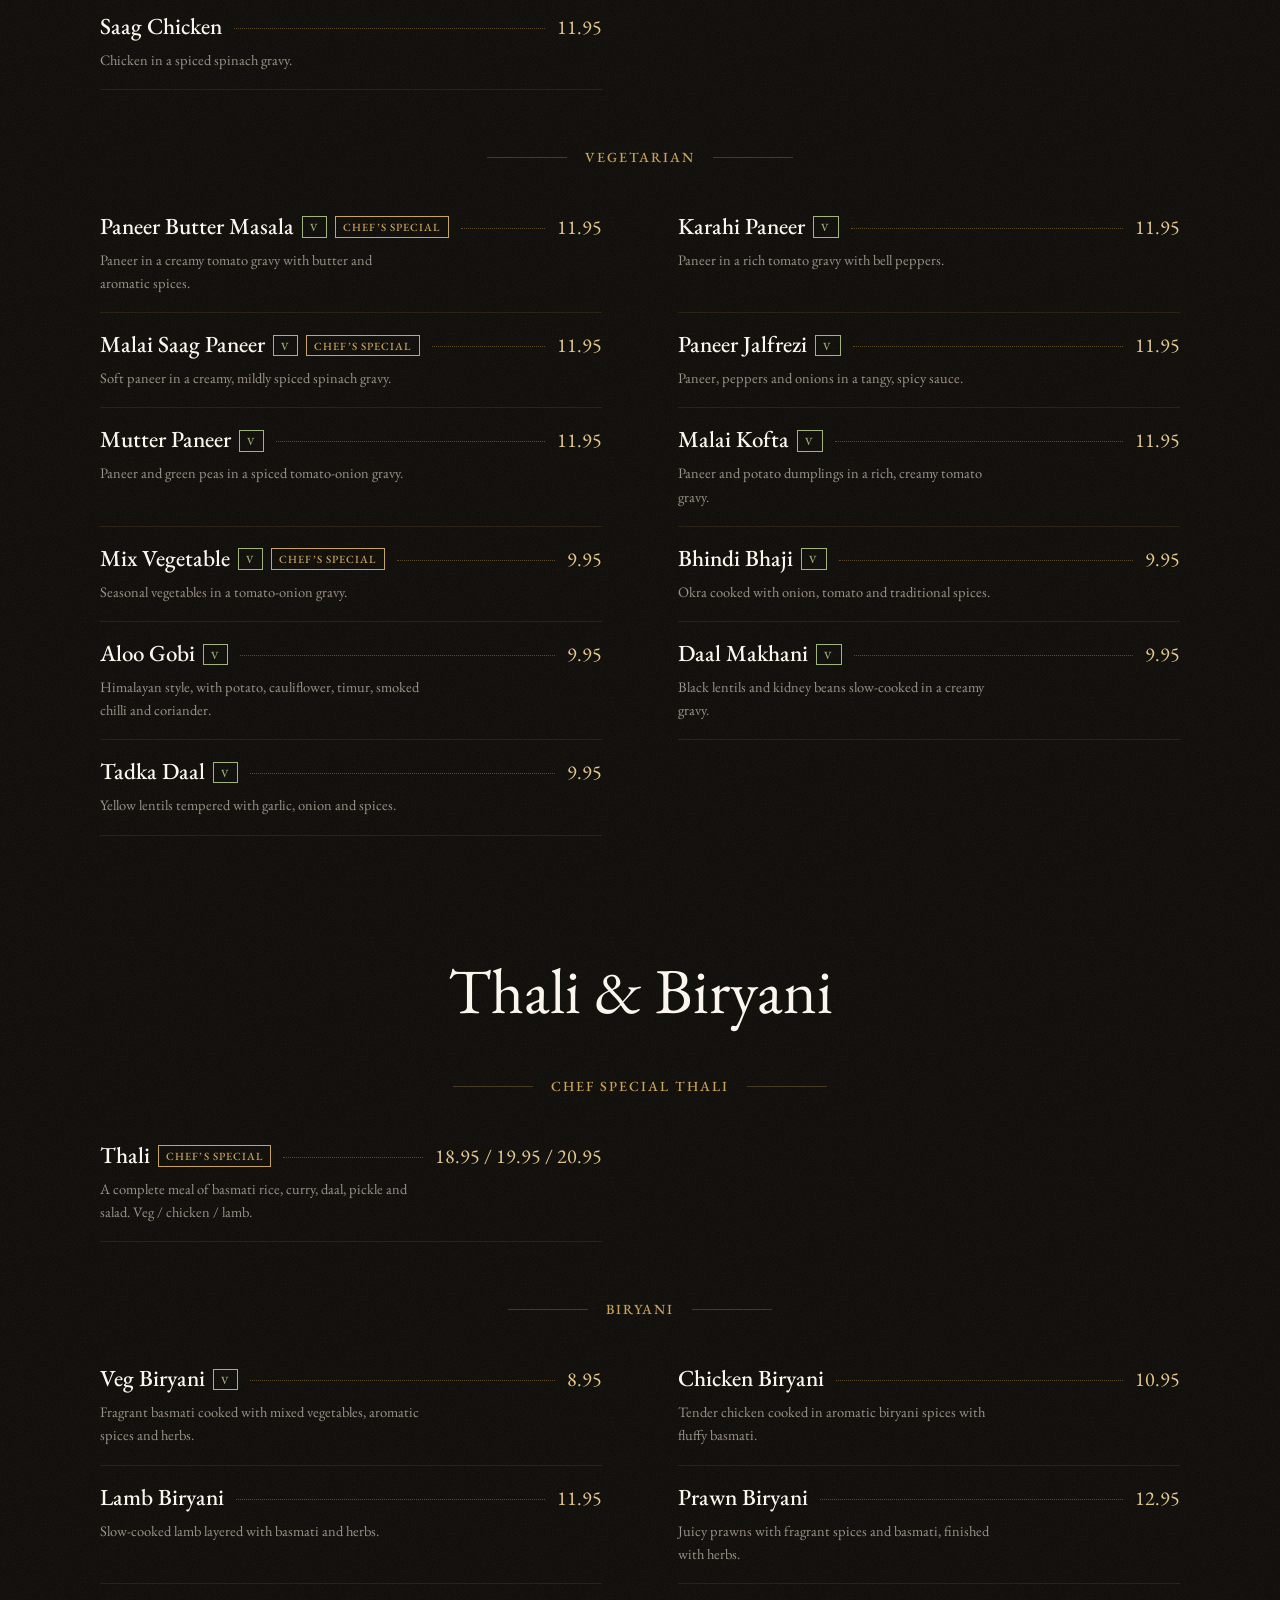
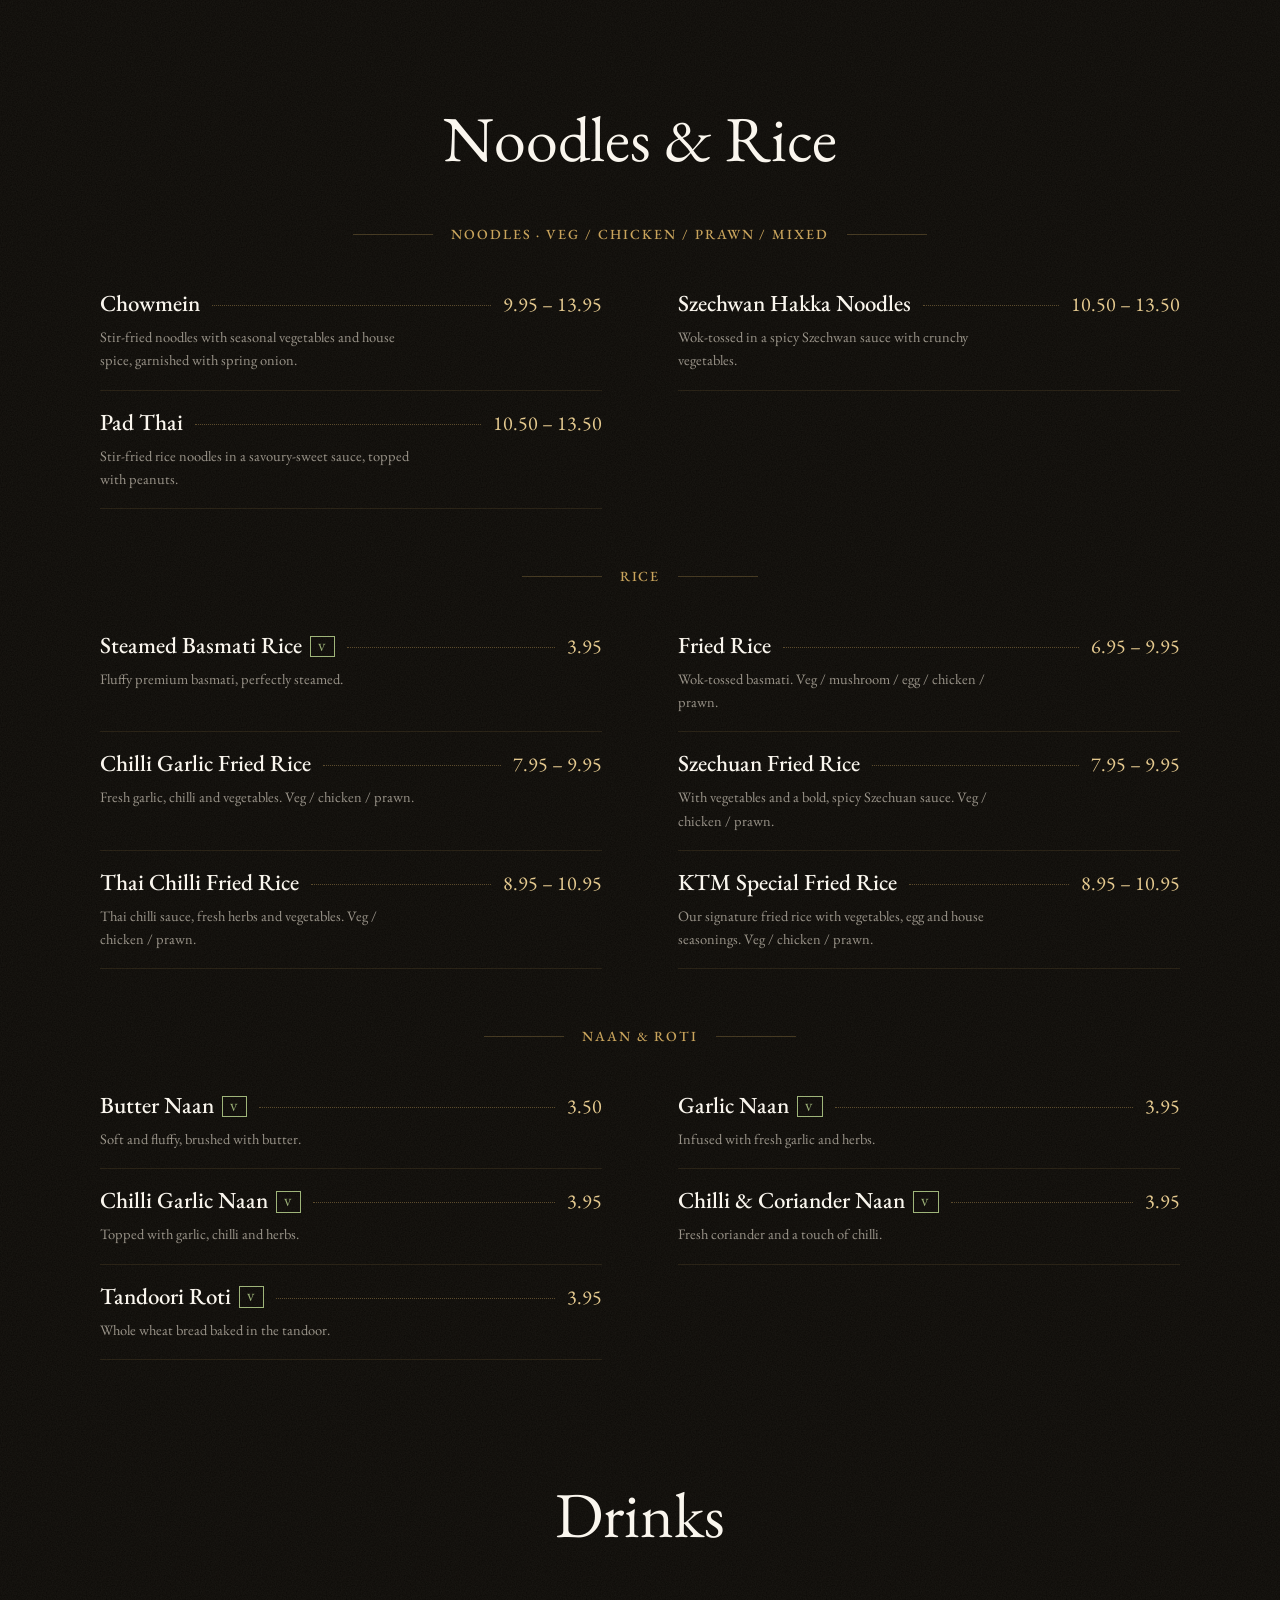
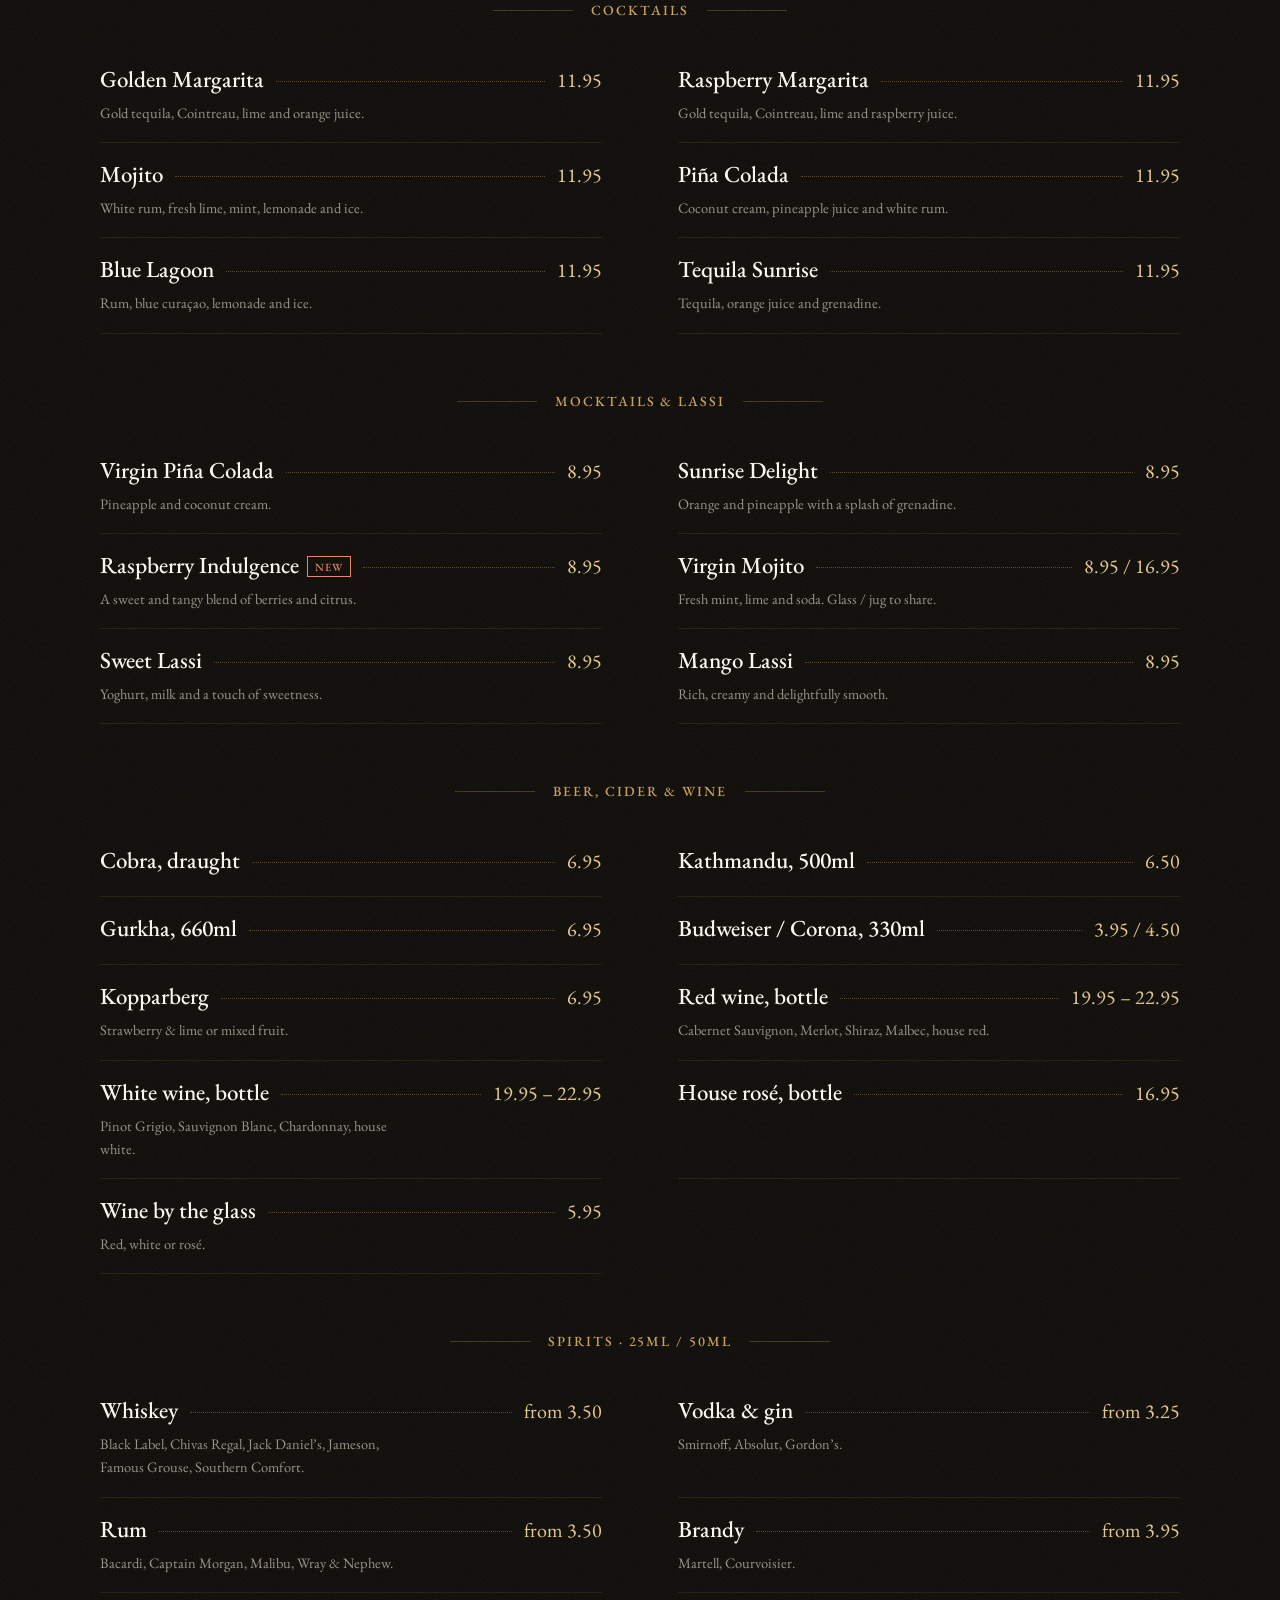
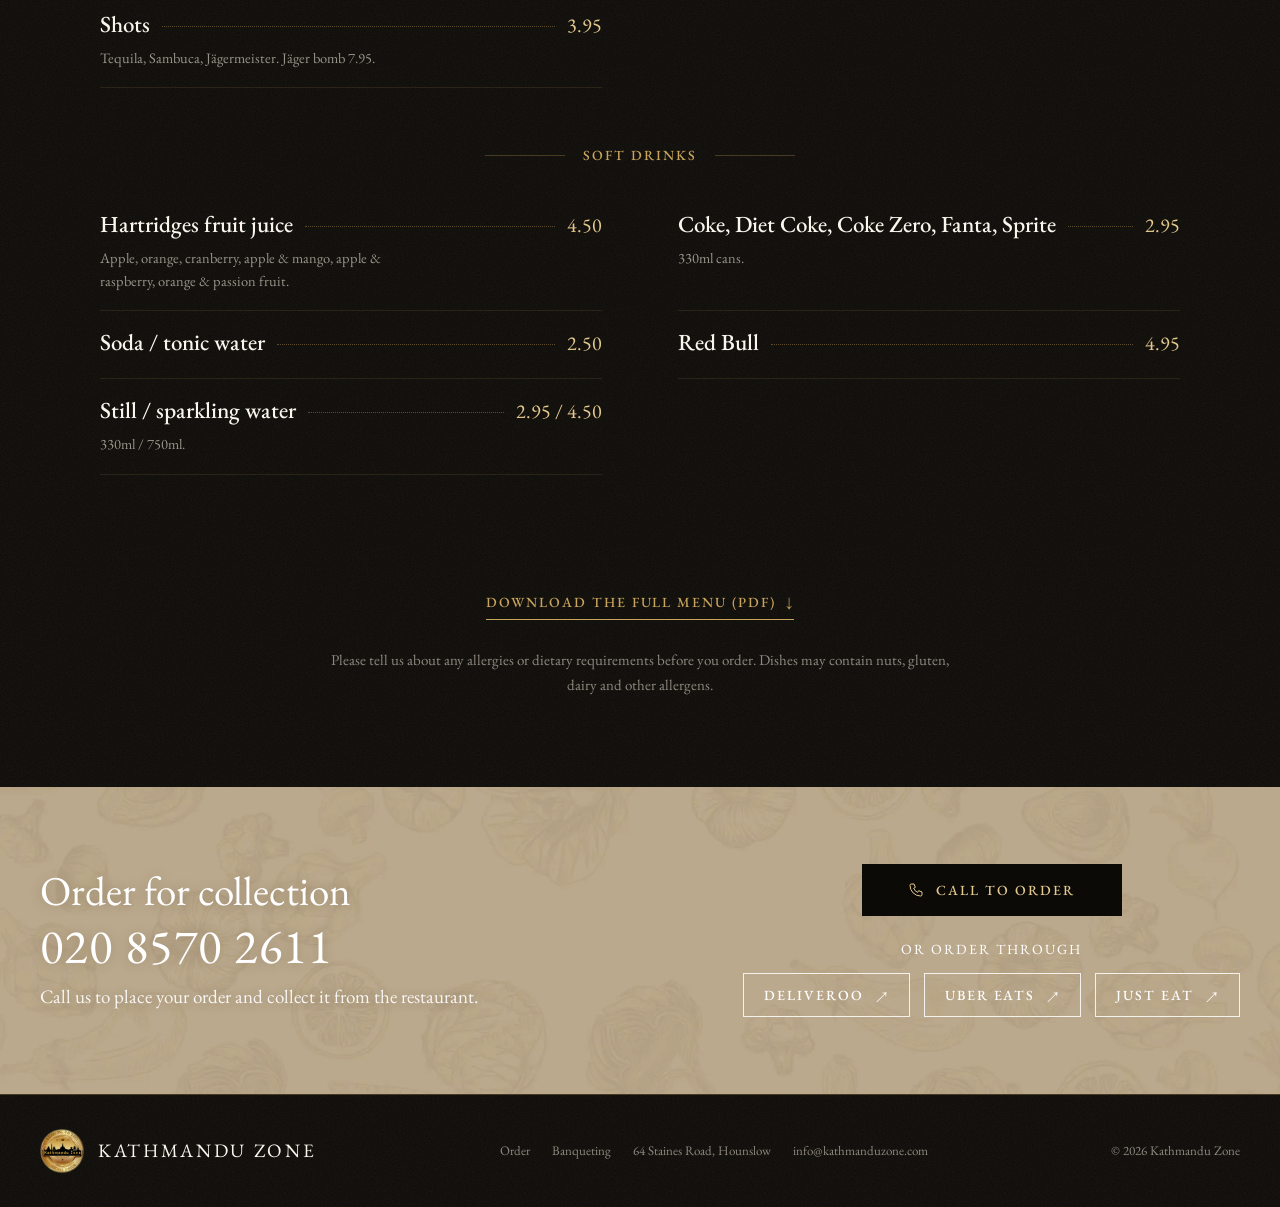
==== commit 8e411c84: "SEO for www.kathmanduzone.com: canonical, share previews, sitemap, robots - Canonical URLs and Open " ====
--- a/menu.html
+++ b/menu.html
@@ -6,6 +6,17 @@
 <title>Menu | Kathmandu Zone, Hounslow</title>
 <meta name="description" content="The Kathmandu Zone menu: freshly made momo, Nepali Newari specials, thukpa, tandoori grills, Himalayan curries, noodles, rice, cocktails and more.">
 <meta name="theme-color" content="#0c0a07">
+<link rel="canonical" href="https://www.kathmanduzone.com/menu.html">
+<meta property="og:type" content="website">
+<meta property="og:site_name" content="Kathmandu Zone">
+<meta property="og:locale" content="en_GB">
+<meta property="og:url" content="https://www.kathmanduzone.com/menu.html">
+<meta property="og:title" content="Menu | Kathmandu Zone, Hounslow">
+<meta property="og:description" content="Freshly made momo, Newari specials, thukpa, tandoori grills, Himalayan curries, noodles, rice and cocktails.">
+<meta property="og:image" content="https://www.kathmanduzone.com/images/og-image.jpg">
+<meta property="og:image:width" content="1200">
+<meta property="og:image:height" content="630">
+<meta name="twitter:card" content="summary_large_image">
 <link rel="icon" href="favicon.ico" sizes="48x48">
 <link rel="icon" type="image/png" sizes="32x32" href="favicon-32.png">
 <link rel="icon" type="image/png" sizes="192x192" href="favicon-192.png">
@@ -25,13 +36,13 @@
       <a href="#order">Order<span class="nav-extra-inline"> online</span></a>
       <a href="index.html#banqueting">Banqueting</a>
       <a href="index.html#find-us" class="nav-desk">Find us</a>
-      <a href="index.html#book" class="nav-extra">Book a table</a>
+      <a href="https://reservations.redrockrep.co.uk/book/kathmandu-zone" target="_blank" rel="noopener" class="nav-extra">Book a table</a>
       <a href="tel:02085702611" class="nav-extra nav-call">Call for collection</a>
     </nav>
     <a href="index.html" class="brand" aria-label="Kathmandu Zone home"><img src="images/logo.webp" alt="Kathmandu Zone" width="62" height="62"></a>
     <div class="header-actions">
       <a href="tel:02085702611" class="header-phone">020 8570 2611</a>
-      <a href="index.html#book" class="btn">Book a table</a>
+      <a href="https://reservations.redrockrep.co.uk/book/kathmandu-zone" target="_blank" rel="noopener" class="btn">Book a table</a>
     </div>
     <button class="menu-toggle" aria-label="Open menu" aria-expanded="false" aria-controls="nav"><span></span></button>
   </div>
@@ -106,7 +117,7 @@
 </footer>
 
 <div class="call-bar" aria-label="Quick actions">
-  <a href="index.html#book">Book a table</a>
+  <a href="https://reservations.redrockrep.co.uk/book/kathmandu-zone" target="_blank" rel="noopener">Book a table</a>
   <a href="tel:02085702611">Call to order</a>
 </div>
 
--- a/css/style.css
+++ b/css/style.css
@@ -199,15 +199,6 @@
 }
 .hero-bar a:hover { color: var(--gold-light); }
 
-.scroll-cue {
-  position: absolute; left: 50%; bottom: 74px; z-index: 3; width: 1px; height: 46px; overflow: hidden;
-  background: rgba(201, 164, 92, .25);
-}
-.scroll-cue::after {
-  content: ""; position: absolute; left: 0; top: -50%; width: 1px; height: 50%; background: var(--gold-light);
-  animation: cue 2.4s var(--ease) infinite;
-}
-@keyframes cue { to { top: 100%; } }
 
 /* --- Ornaments ----------------------------------------------------------- */
 .skyline { width: min(560px, 90%); margin: 0 auto 46px; color: var(--gold-deep); }
@@ -266,6 +257,8 @@
 }
 .video-frame video, .video-frame img { width: 100%; height: 100%; object-fit: cover; }
 .video-frame video { object-position: 50% 62%; }
+.video-frame.square { aspect-ratio: 1; width: min(500px, 100%); }
+.video-frame.square::after { display: none; }
 .video-frame::after {
   content: ""; position: absolute; inset: 14px; border: 1px solid rgba(228, 201, 143, .55); pointer-events: none;
 }
@@ -342,10 +335,13 @@
 .book .container { position: relative; z-index: 2; }
 .book h2 { color: var(--ivory); }
 .book-panel {
-  max-width: 640px; margin: 36px auto 0; padding: 40px clamp(24px, 5vw, 56px);
-  border: 1px solid var(--line-dark); background: rgba(12, 10, 7, .55); backdrop-filter: blur(4px);
+  max-width: 620px; margin: 0 auto; padding: clamp(20px, 3vw, 32px) clamp(12px, 3vw, 28px);
+  background-color: var(--ivory); background-image: var(--fibres), var(--grain);
+  box-shadow: 0 40px 90px -30px rgba(0, 0, 0, .85);
 }
 .book-panel p { margin-bottom: 28px; }
+.book-call { margin: 26px 0 0; font-size: 16px; color: rgba(243, 235, 220, .7); }
+.book-call a { color: var(--gold-light); border-bottom: 1px solid rgba(228, 201, 143, .5); }
 
 /* --- Reviews (after the testimonials band on the old site) ------------- */
 /* tan sketch band (from the old site), used by Order and Reviews */
@@ -548,7 +544,6 @@
   .find-col + .find-col { border-left: 0; border-top: 1px solid var(--line-light); }
   .menu-list { grid-template-columns: 1fr; }
   .hero-bar { display: none; }
-  .scroll-cue { bottom: 30px; }
   .call-bar {
     display: grid; grid-template-columns: 1fr 1fr; position: fixed; left: 0; right: 0; bottom: 0; z-index: 40;
     background: var(--black); border-top: 1px solid var(--line-dark);
